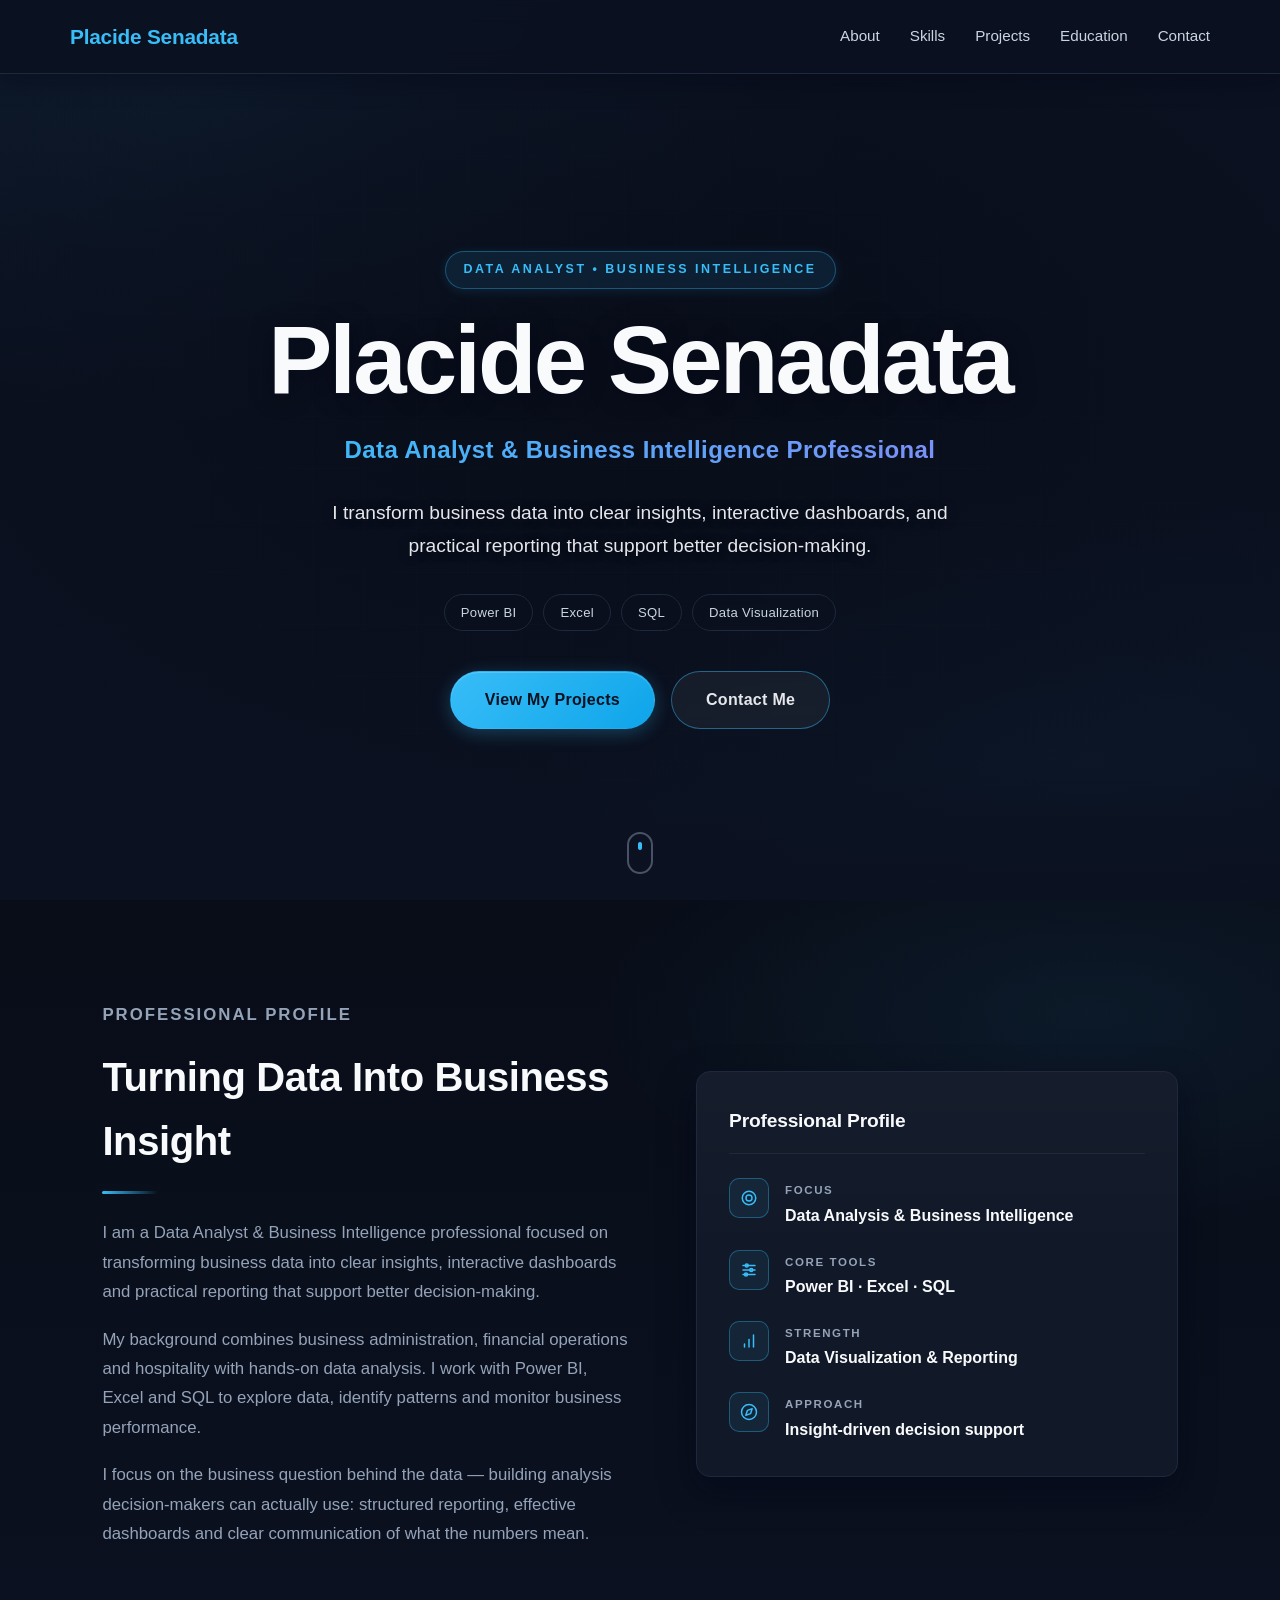
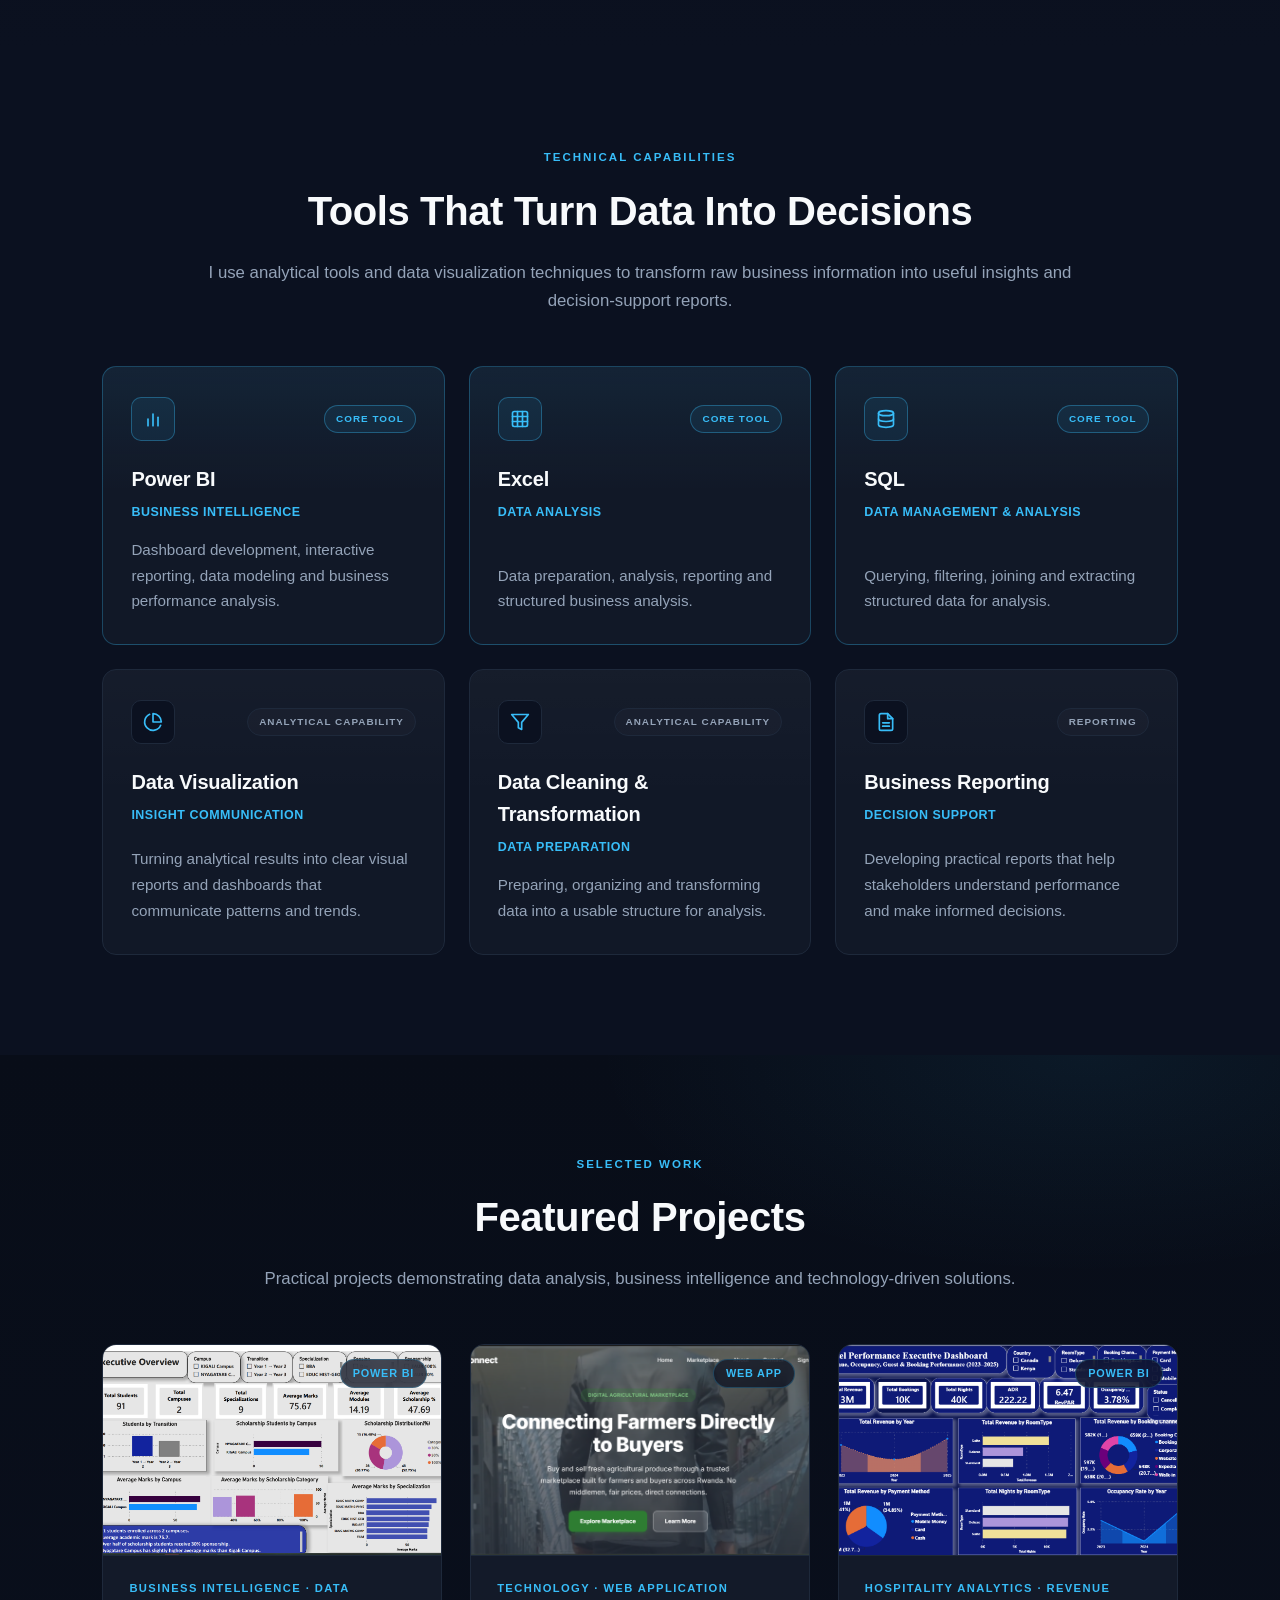
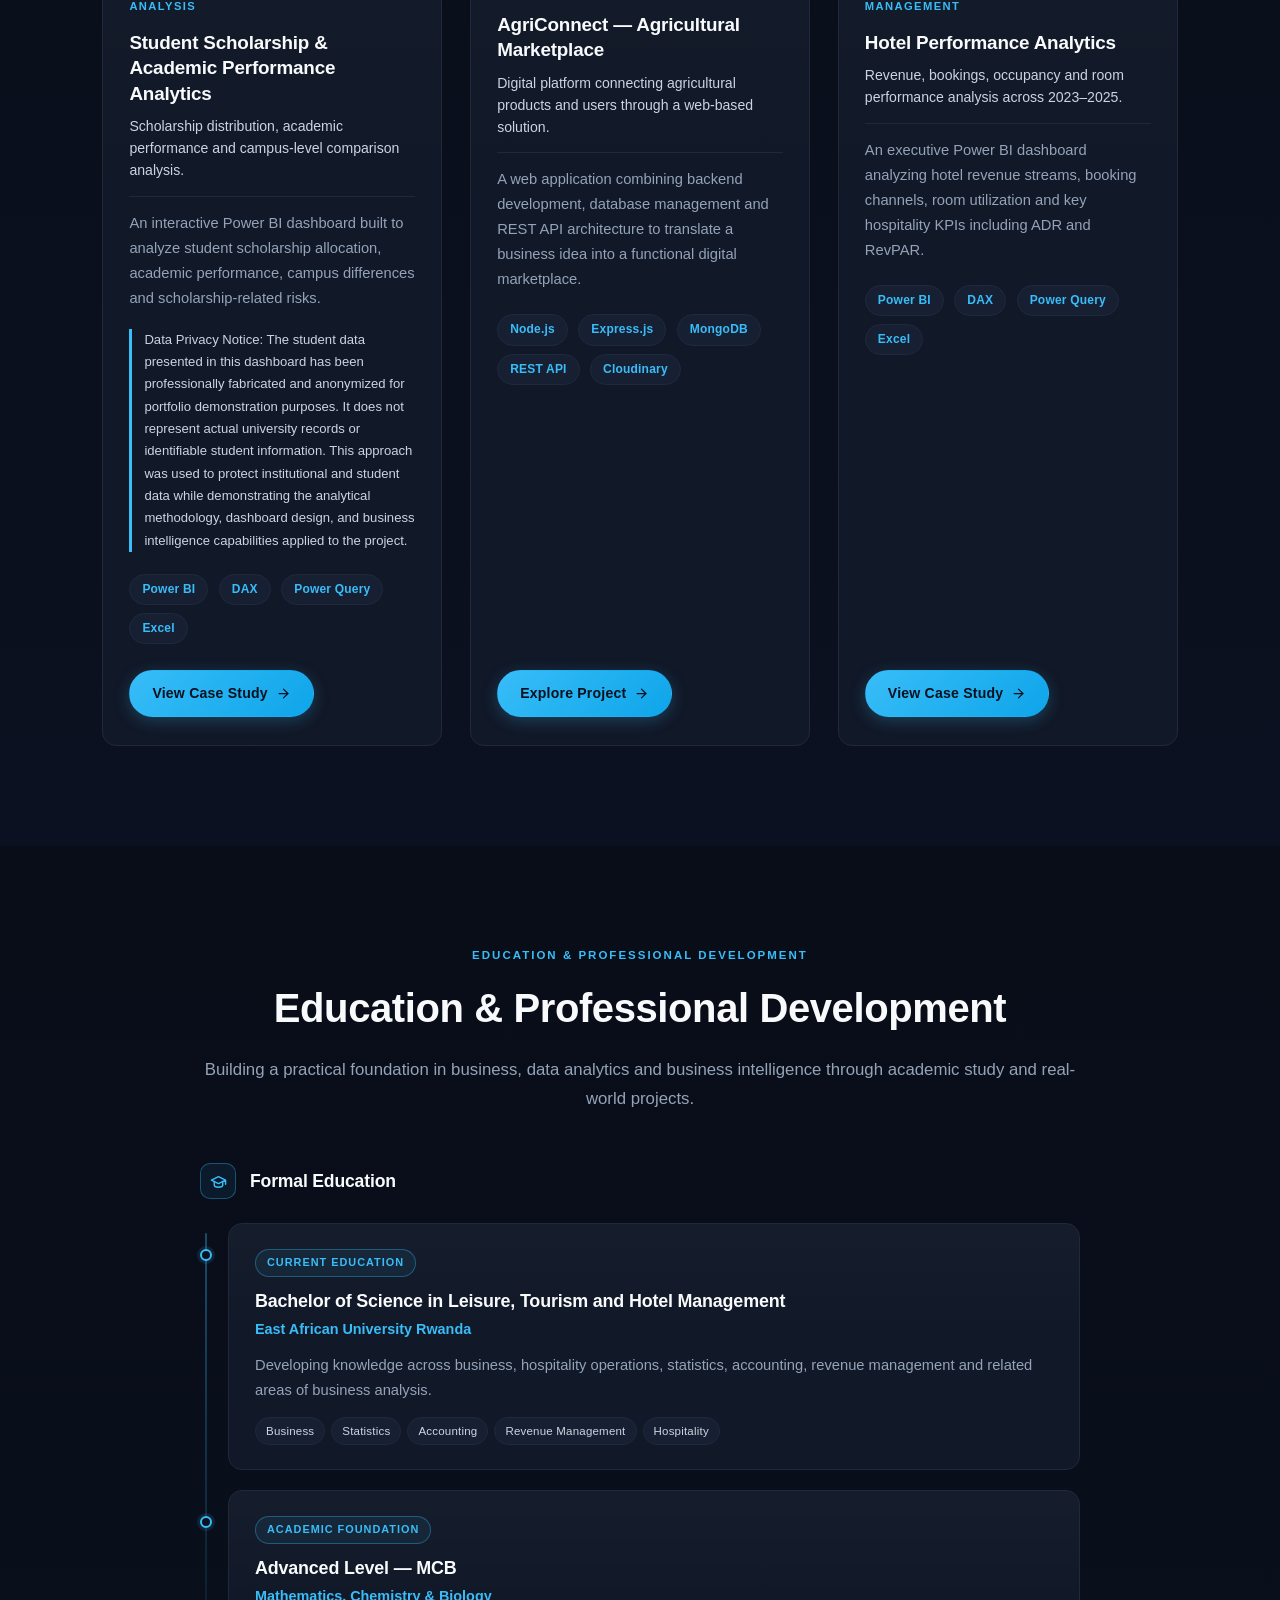
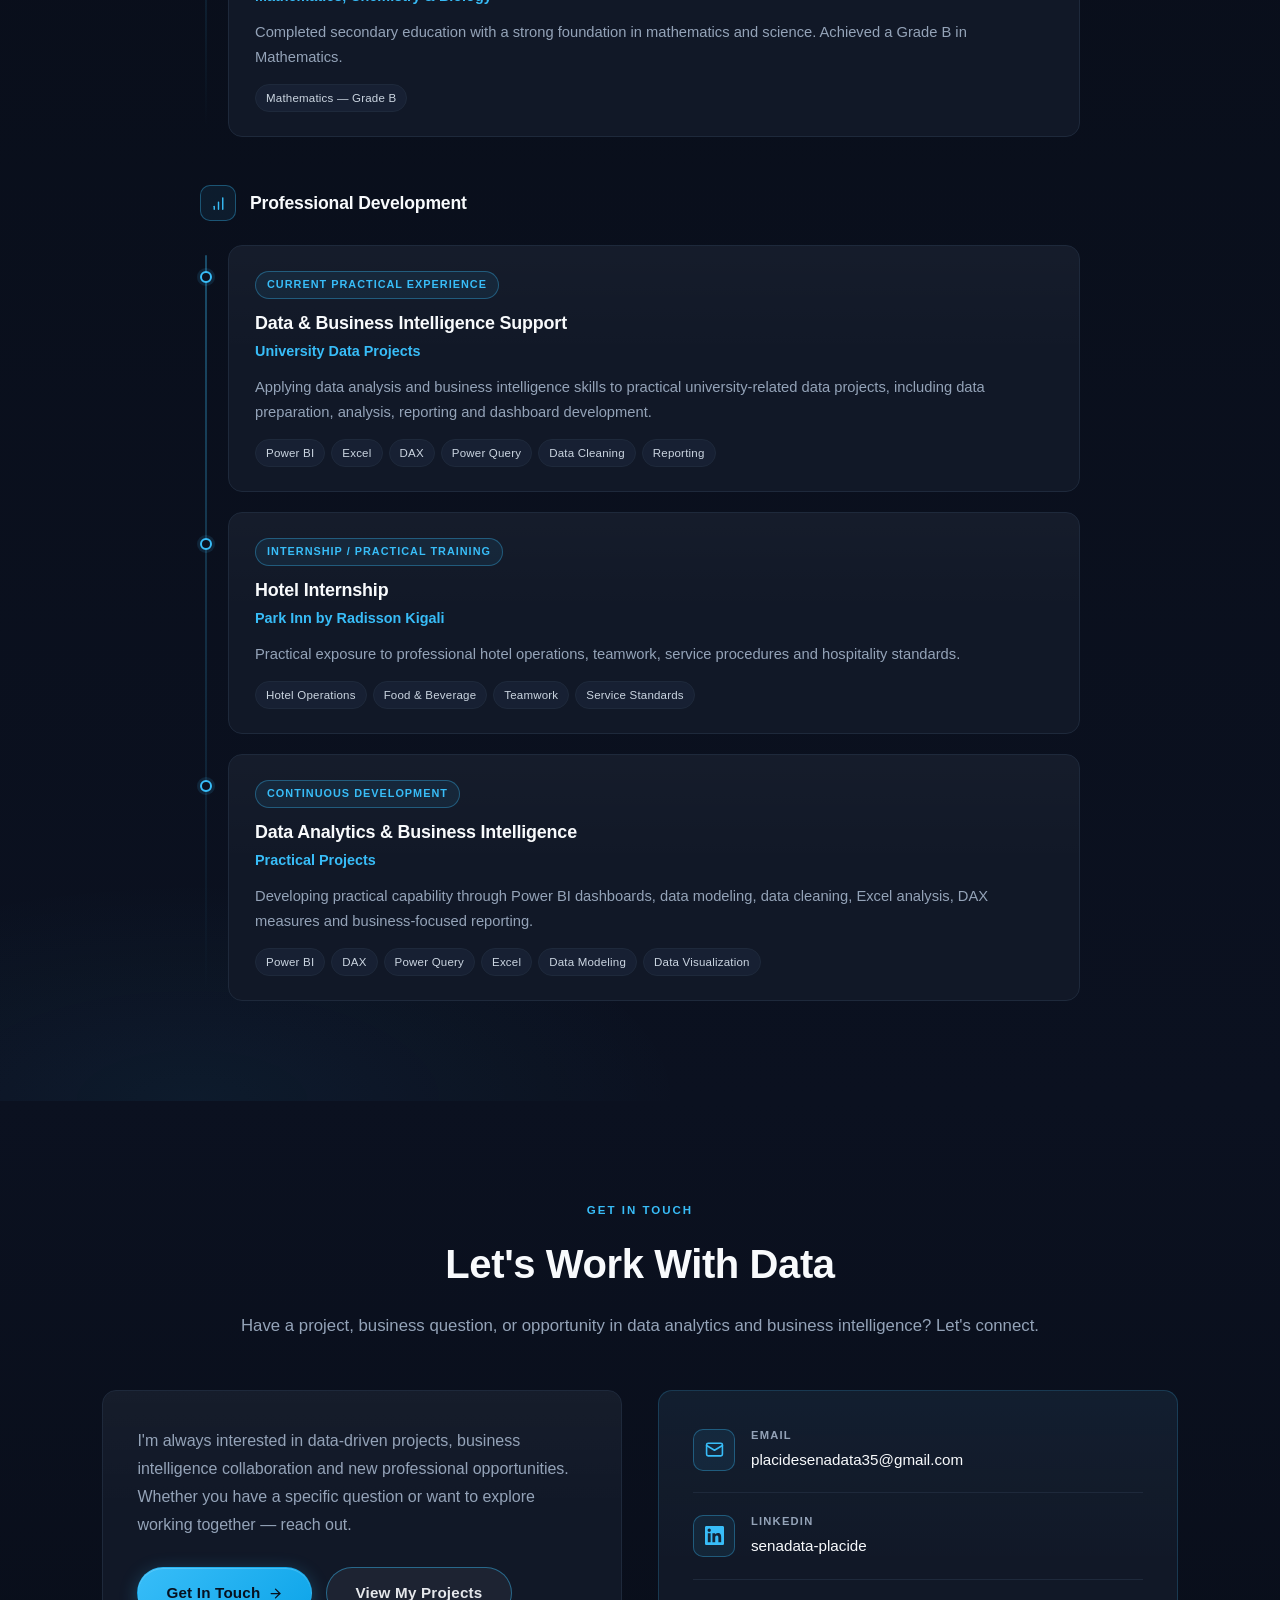
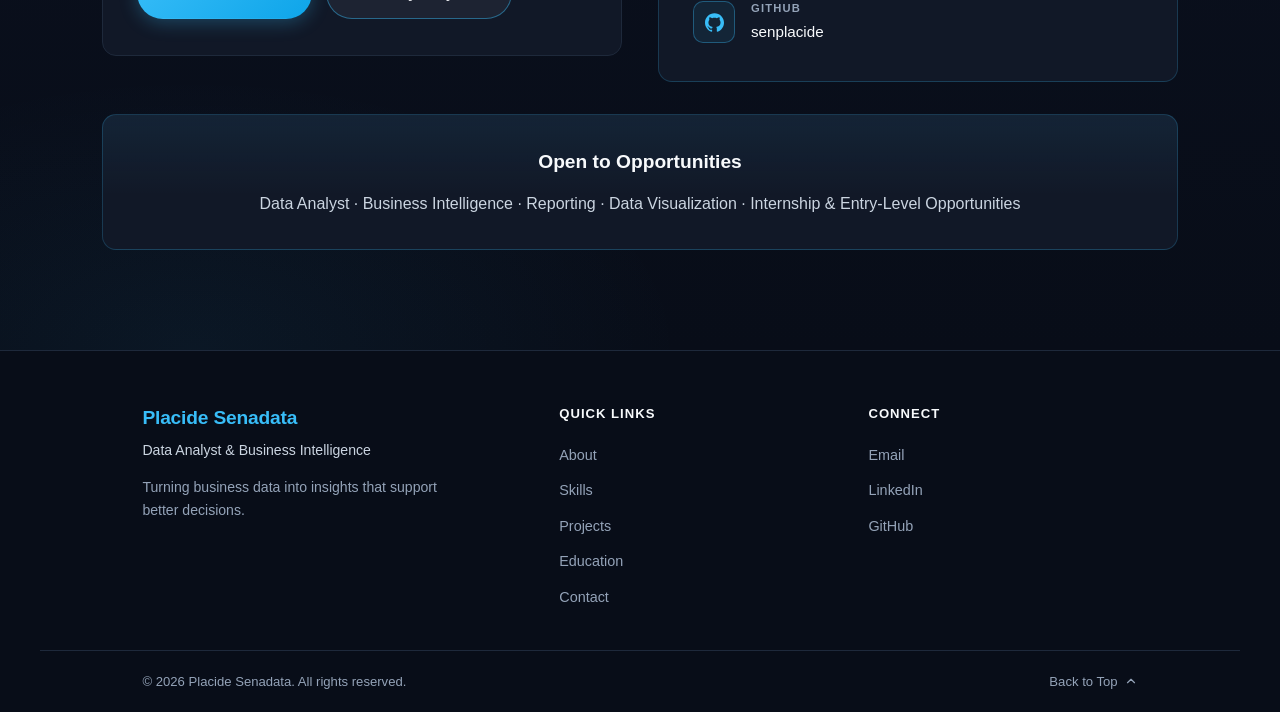
==== index.html @ 0e30fba8 "index.html" ====
<!DOCTYPE html>
<html lang="en">
<head>
    <meta charset="UTF-8">
    <meta name="viewport" content="width=device-width, initial-scale=1.0">

    <title>Placide Senadata | Data Analyst & Business Intelligence Professional</title>
    <meta name="description" content="Portfolio of Placide Senadata, a Data Analyst and Business Intelligence Professional specializing in Power BI, Excel, SQL, data visualization, business reporting, and dashboard development.">
    <meta name="author" content="Placide Senadata">
    <meta name="robots" content="index, follow">
    <link rel="canonical" href="https://senplacide.github.io/placide-portfolio/">
    <meta name="theme-color" content="#0b1120">

    <!-- Favicon -->
    <link rel="icon" type="image/svg+xml" href="assets/favicon.svg">
    <link rel="icon" type="image/png" sizes="32x32" href="assets/favicon-32x32.png">
    <link rel="apple-touch-icon" sizes="180x180" href="assets/apple-touch-icon.png">

    <!-- Open Graph -->
    <meta property="og:type" content="website">
    <meta property="og:title" content="Placide Senadata | Data Analyst & Business Intelligence Professional">
    <meta property="og:description" content="Portfolio of Placide Senadata, a Data Analyst and Business Intelligence Professional specializing in Power BI, Excel, SQL, data visualization, business reporting, and dashboard development.">
    <meta property="og:url" content="https://senplacide.github.io/placide-portfolio/">
    <meta property="og:site_name" content="Placide Senadata Portfolio">
    <meta property="og:image" content="https://senplacide.github.io/placide-portfolio/assets/og-image.png">
    <meta property="og:image:width" content="1200">
    <meta property="og:image:height" content="630">
    <meta property="og:image:alt" content="Placide Senadata - Data Analyst & Business Intelligence Professional">

    <!-- Twitter / X -->
    <meta name="twitter:card" content="summary_large_image">
    <meta name="twitter:title" content="Placide Senadata | Data Analyst & Business Intelligence Professional">
    <meta name="twitter:description" content="Portfolio of Placide Senadata, a Data Analyst and Business Intelligence Professional specializing in Power BI, Excel, SQL, data visualization, business reporting, and dashboard development.">
    <meta name="twitter:image" content="https://senplacide.github.io/placide-portfolio/assets/og-image.png">
    <meta name="twitter:image:alt" content="Placide Senadata - Data Analyst & Business Intelligence Professional">

    <link rel="stylesheet" href="style.css">
</head>

<body>

    <!-- Navigation -->
    <header>
        <nav aria-label="Primary">
            <a href="#home" class="logo">Placide Senadata</a>

            <button class="nav-toggle" aria-label="Toggle navigation" aria-expanded="false" aria-controls="nav-menu">
                <span></span>
                <span></span>
                <span></span>
            </button>

            <div class="nav-links" id="nav-menu">
                <a href="#about">About</a>
                <a href="#skills">Skills</a>
                <a href="#projects">Projects</a>
                <a href="#education">Education</a>
                <a href="#contact">Contact</a>
            </div>
        </nav>
    </header>


    <!-- Hero Section -->
    <main>

        <section id="home" class="hero">

            <div class="hero-video" aria-hidden="true">
                <video autoplay muted loop playsinline preload="metadata">
                    <source src="assets/images/data visual.mp4" type="video/mp4">
                </video>
            </div>

            <div class="hero-overlay" aria-hidden="true"></div>

            <div class="hero-content">

                <p class="intro">DATA ANALYST • BUSINESS INTELLIGENCE</p>

                <h1>Placide Senadata</h1>

                <h2>Data Analyst & Business Intelligence Professional</h2>

                <p class="hero-description">
                    I transform business data into clear insights, interactive dashboards,
                    and practical reporting that support better decision-making.
                </p>

                <div class="hero-tools">
                    <span>Power BI</span>
                    <span>Excel</span>
                    <span>SQL</span>
                    <span>Data Visualization</span>
                </div>

                <div class="hero-buttons">
                    <a href="#projects">View My Projects</a>
                    <a href="#contact">Contact Me</a>
                </div>

            </div>

            <div class="hero-scroll" aria-hidden="true"></div>

        </section>


        <!-- About -->
        <section id="about">

            <div class="about-grid">

                <!-- Left: heading & introduction -->

                <div class="about-intro">

                    <p class="section-label">PROFESSIONAL PROFILE</p>

                    <h2>Turning Data Into Business Insight</h2>

                    <p>
                        I am a Data Analyst &amp; Business Intelligence professional
                        focused on transforming business data into clear insights,
                        interactive dashboards and practical reporting that support
                        better decision-making.
                    </p>

                    <p>
                        My background combines business administration, financial
                        operations and hospitality with hands-on data analysis. I
                        work with Power BI, Excel and SQL to explore data, identify
                        patterns and monitor business performance.
                    </p>

                    <p>
                        I focus on the business question behind the data — building
                        analysis decision-makers can actually use: structured
                        reporting, effective dashboards and clear communication of
                        what the numbers mean.
                    </p>

                </div>

                <!-- Right: professional profile card -->

                <div class="about-profile">

                    <h3>Professional Profile</h3>

                    <ul class="profile-list">

                        <li>
                            <span class="profile-icon" aria-hidden="true">
                                <svg xmlns="http://www.w3.org/2000/svg" viewBox="0 0 24 24" fill="none" stroke="currentColor" stroke-width="2" stroke-linecap="round" stroke-linejoin="round">
                                    <circle cx="12" cy="12" r="9"/>
                                    <circle cx="12" cy="12" r="4"/>
                                </svg>
                            </span>
                            <span class="profile-text">
                                <span class="profile-label">Focus</span>
                                <span class="profile-value">Data Analysis &amp; Business Intelligence</span>
                            </span>
                        </li>

                        <li>
                            <span class="profile-icon" aria-hidden="true">
                                <svg xmlns="http://www.w3.org/2000/svg" viewBox="0 0 24 24" fill="none" stroke="currentColor" stroke-width="2" stroke-linecap="round" stroke-linejoin="round">
                                    <line x1="4" y1="6" x2="20" y2="6"/>
                                    <line x1="4" y1="12" x2="20" y2="12"/>
                                    <line x1="4" y1="18" x2="20" y2="18"/>
                                    <circle cx="9" cy="6" r="2"/>
                                    <circle cx="15" cy="12" r="2"/>
                                    <circle cx="8" cy="18" r="2"/>
                                </svg>
                            </span>
                            <span class="profile-text">
                                <span class="profile-label">Core Tools</span>
                                <span class="profile-value">Power BI · Excel · SQL</span>
                            </span>
                        </li>

                        <li>
                            <span class="profile-icon" aria-hidden="true">
                                <svg xmlns="http://www.w3.org/2000/svg" viewBox="0 0 24 24" fill="none" stroke="currentColor" stroke-width="2" stroke-linecap="round" stroke-linejoin="round">
                                    <line x1="6" y1="20" x2="6" y2="16"/>
                                    <line x1="12" y1="20" x2="12" y2="10"/>
                                    <line x1="18" y1="20" x2="18" y2="4"/>
                                </svg>
                            </span>
                            <span class="profile-text">
                                <span class="profile-label">Strength</span>
                                <span class="profile-value">Data Visualization &amp; Reporting</span>
                            </span>
                        </li>

                        <li>
                            <span class="profile-icon" aria-hidden="true">
                                <svg xmlns="http://www.w3.org/2000/svg" viewBox="0 0 24 24" fill="none" stroke="currentColor" stroke-width="2" stroke-linecap="round" stroke-linejoin="round">
                                    <circle cx="12" cy="12" r="10"/>
                                    <polygon points="16.24 7.76 14.12 14.12 7.76 16.24 9.88 9.88 16.24 7.76"/>
                                </svg>
                            </span>
                            <span class="profile-text">
                                <span class="profile-label">Approach</span>
                                <span class="profile-value">Insight-driven decision support</span>
                            </span>
                        </li>

                    </ul>

                </div>

            </div>

        </section>


        <!-- Skills -->
        <section id="skills">

            <div class="section-header">

                <p class="section-label">TECHNICAL CAPABILITIES</p>

                <h2>Tools That Turn Data Into Decisions</h2>

                <p class="section-description">
                    I use analytical tools and data visualization techniques to
                    transform raw business information into useful insights and
                    decision-support reports.
                </p>

            </div>

            <div class="skills-grid">

                <!-- Power BI -->

                <article class="skill-card skill-card-core">

                    <div class="skill-top">
                        <span class="skill-icon" aria-hidden="true">
                            <svg xmlns="http://www.w3.org/2000/svg" viewBox="0 0 24 24" width="20" height="20" fill="none" stroke="currentColor" stroke-width="2" stroke-linecap="round" stroke-linejoin="round">
                                <line x1="6" y1="20" x2="6" y2="12"/>
                                <line x1="12" y1="20" x2="12" y2="6"/>
                                <line x1="18" y1="20" x2="18" y2="10"/>
                            </svg>
                        </span>
                        <span class="skill-badge">Core Tool</span>
                    </div>

                    <h3>Power BI</h3>

                    <p class="skill-category">Business Intelligence</p>

                    <p class="skill-desc">
                        Dashboard development, interactive reporting, data
                        modeling and business performance analysis.
                    </p>

                </article>

                <!-- Excel -->

                <article class="skill-card skill-card-core">

                    <div class="skill-top">
                        <span class="skill-icon" aria-hidden="true">
                            <svg xmlns="http://www.w3.org/2000/svg" viewBox="0 0 24 24" width="20" height="20" fill="none" stroke="currentColor" stroke-width="2" stroke-linecap="round" stroke-linejoin="round">
                                <rect x="3" y="3" width="18" height="18" rx="2"/>
                                <line x1="3" y1="9" x2="21" y2="9"/>
                                <line x1="3" y1="15" x2="21" y2="15"/>
                                <line x1="9" y1="3" x2="9" y2="21"/>
                                <line x1="15" y1="3" x2="15" y2="21"/>
                            </svg>
                        </span>
                        <span class="skill-badge">Core Tool</span>
                    </div>

                    <h3>Excel</h3>

                    <p class="skill-category">Data Analysis</p>

                    <p class="skill-desc">
                        Data preparation, analysis, reporting and structured
                        business analysis.
                    </p>

                </article>

                <!-- SQL -->

                <article class="skill-card skill-card-core">

                    <div class="skill-top">
                        <span class="skill-icon" aria-hidden="true">
                            <svg xmlns="http://www.w3.org/2000/svg" viewBox="0 0 24 24" width="20" height="20" fill="none" stroke="currentColor" stroke-width="2" stroke-linecap="round" stroke-linejoin="round">
                                <ellipse cx="12" cy="5" rx="9" ry="3"/>
                                <path d="M21 12c0 1.66-4 3-9 3s-9-1.34-9-3"/>
                                <path d="M3 5v14c0 1.66 4 3 9 3s9-1.34 9-3V5"/>
                            </svg>
                        </span>
                        <span class="skill-badge">Core Tool</span>
                    </div>

                    <h3>SQL</h3>

                    <p class="skill-category">Data Management &amp; Analysis</p>

                    <p class="skill-desc">
                        Querying, filtering, joining and extracting structured
                        data for analysis.
                    </p>

                </article>

                <!-- Data Visualization -->

                <article class="skill-card">

                    <div class="skill-top">
                        <span class="skill-icon" aria-hidden="true">
                            <svg xmlns="http://www.w3.org/2000/svg" viewBox="0 0 24 24" width="20" height="20" fill="none" stroke="currentColor" stroke-width="2" stroke-linecap="round" stroke-linejoin="round">
                                <path d="M21.21 15.89A10 10 0 1 1 8 2.83"/>
                                <path d="M22 12A10 10 0 0 0 12 2v10z"/>
                            </svg>
                        </span>
                        <span class="skill-badge">Analytical Capability</span>
                    </div>

                    <h3>Data Visualization</h3>

                    <p class="skill-category">Insight Communication</p>

                    <p class="skill-desc">
                        Turning analytical results into clear visual reports and
                        dashboards that communicate patterns and trends.
                    </p>

                </article>

                <!-- Data Cleaning & Transformation -->

                <article class="skill-card">

                    <div class="skill-top">
                        <span class="skill-icon" aria-hidden="true">
                            <svg xmlns="http://www.w3.org/2000/svg" viewBox="0 0 24 24" width="20" height="20" fill="none" stroke="currentColor" stroke-width="2" stroke-linecap="round" stroke-linejoin="round">
                                <path d="M22 3H2l8 9.46V19l4 2v-8.54L22 3z"/>
                            </svg>
                        </span>
                        <span class="skill-badge">Analytical Capability</span>
                    </div>

                    <h3>Data Cleaning &amp; Transformation</h3>

                    <p class="skill-category">Data Preparation</p>

                    <p class="skill-desc">
                        Preparing, organizing and transforming data into a usable
                        structure for analysis.
                    </p>

                </article>

                <!-- Business Reporting -->

                <article class="skill-card">

                    <div class="skill-top">
                        <span class="skill-icon" aria-hidden="true">
                            <svg xmlns="http://www.w3.org/2000/svg" viewBox="0 0 24 24" width="20" height="20" fill="none" stroke="currentColor" stroke-width="2" stroke-linecap="round" stroke-linejoin="round">
                                <path d="M14 2H6a2 2 0 0 0-2 2v16a2 2 0 0 0 2 2h12a2 2 0 0 0 2-2V8z"/>
                                <line x1="16" y1="13" x2="8" y2="13"/>
                                <line x1="16" y1="17" x2="8" y2="17"/>
                                <polyline points="14 2 14 8 20 8"/>
                            </svg>
                        </span>
                        <span class="skill-badge">Reporting</span>
                    </div>

                    <h3>Business Reporting</h3>

                    <p class="skill-category">Decision Support</p>

                    <p class="skill-desc">
                        Developing practical reports that help stakeholders
                        understand performance and make informed decisions.
                    </p>

                </article>

            </div>

        </section>


        <!-- Projects -->
        <section id="projects">

            <div class="section-header">
                <p class="section-label">SELECTED WORK</p>
                <h2>Featured Projects</h2>
                <p class="section-description">
                    Practical projects demonstrating data analysis, business
                    intelligence and technology-driven solutions.
                </p>
            </div>

            <div class="projects-container">

                <!-- Scholarship Dashboard -->
                <article class="project-card">

                    <div class="project-image">
                        <img
                            src="assets/images/scholarship-dashboard.png"
                            alt="Interactive Power BI dashboard showing student scholarship distribution, academic performance charts and campus-level comparison metrics"
                            loading="lazy"
                        >
                        <span class="project-image-badge" aria-hidden="true">Power BI</span>
                    </div>

                    <div class="project-content">

                        <div class="project-meta">
                            <p class="project-category">Business Intelligence · Data Analysis</p>
                        </div>

                        <h3>Student Scholarship &amp; Academic Performance Analytics</h3>

                        <p class="project-context">
                            Scholarship distribution, academic performance
                            and campus-level comparison analysis.
                        </p>

                        <p class="project-desc">
                            An interactive Power BI dashboard built to
                            analyze student scholarship allocation, academic
                            performance, campus differences and
                            scholarship-related risks.
                        </p>

                        <p class="project-desc project-notice">
                            Data Privacy Notice: The student data presented in this
                            dashboard has been professionally fabricated and anonymized
                            for portfolio demonstration purposes. It does not represent
                            actual university records or identifiable student information.
                            This approach was used to protect institutional and student
                            data while demonstrating the analytical methodology, dashboard
                            design, and business intelligence capabilities applied to the
                            project.
                        </p>

                        <div class="project-tags">
                            <span>Power BI</span>
                            <span>DAX</span>
                            <span>Power Query</span>
                            <span>Excel</span>
                        </div>

                        <a href="projects/scholarship-dashboard.html" class="project-link" aria-label="View case study for Student Scholarship & Academic Performance Analytics">
                            View Case Study
                            <svg xmlns="http://www.w3.org/2000/svg" width="16" height="16" viewBox="0 0 24 24" fill="none" stroke="currentColor" stroke-width="2" stroke-linecap="round" stroke-linejoin="round" aria-hidden="true"><path d="M5 12h14"/><path d="m12 5 7 7-7 7"/></svg>
                        </a>

                    </div>

                </article>

                <!-- AgriConnect -->
                <article class="project-card">

                    <div class="project-image">
                        <img
                            src="assets/images/agriconnect.png"
                            alt="AgriConnect web application showing the agricultural marketplace interface with product listings and digital platform features"
                            loading="lazy"
                        >
                        <span class="project-image-badge" aria-hidden="true">Web App</span>
                    </div>

                    <div class="project-content">

                        <div class="project-meta">
                            <p class="project-category">Technology · Web Application</p>
                        </div>

                        <h3>AgriConnect — Agricultural Marketplace</h3>

                        <p class="project-context">
                            Digital platform connecting agricultural products
                            and users through a web-based solution.
                        </p>

                        <p class="project-desc">
                            A web application combining backend development,
                            database management and REST API architecture
                            to translate a business idea into a functional
                            digital marketplace.
                        </p>

                        <div class="project-tags">
                            <span>Node.js</span>
                            <span>Express.js</span>
                            <span>MongoDB</span>
                            <span>REST API</span>
                            <span>Cloudinary</span>
                        </div>

                        <a href="projects/agriconnect.html" class="project-link" aria-label="Explore the AgriConnect agricultural marketplace project">
                            Explore Project
                            <svg xmlns="http://www.w3.org/2000/svg" width="16" height="16" viewBox="0 0 24 24" fill="none" stroke="currentColor" stroke-width="2" stroke-linecap="round" stroke-linejoin="round" aria-hidden="true"><path d="M5 12h14"/><path d="m12 5 7 7-7 7"/></svg>
                        </a>

                    </div>

                </article>

                <!-- Hotel Analysis -->
                <article class="project-card">

                    <div class="project-image">
                        <img
                            src="assets/images/hotel-dashboard.png"
                            alt="Executive Power BI dashboard displaying hotel revenue, bookings, occupancy rates and key hospitality performance metrics from 2023 to 2025"
                            loading="lazy"
                        >
                        <span class="project-image-badge" aria-hidden="true">Power BI</span>
                    </div>

                    <div class="project-content">

                        <div class="project-meta">
                            <p class="project-category">Hospitality Analytics · Revenue Management</p>
                        </div>

                        <h3>Hotel Performance Analytics</h3>

                        <p class="project-context">
                            Revenue, bookings, occupancy and room performance
                            analysis across 2023–2025.
                        </p>

                        <p class="project-desc">
                            An executive Power BI dashboard analyzing hotel
                            revenue streams, booking channels, room
                            utilization and key hospitality KPIs including
                            ADR and RevPAR.
                        </p>

                        <div class="project-tags">
                            <span>Power BI</span>
                            <span>DAX</span>
                            <span>Power Query</span>
                            <span>Excel</span>
                        </div>

                        <a href="projects/hotel-analysis.html" class="project-link" aria-label="View case study for Hotel Performance Analytics">
                            View Case Study
                            <svg xmlns="http://www.w3.org/2000/svg" width="16" height="16" viewBox="0 0 24 24" fill="none" stroke="currentColor" stroke-width="2" stroke-linecap="round" stroke-linejoin="round" aria-hidden="true"><path d="M5 12h14"/><path d="m12 5 7 7-7 7"/></svg>
                        </a>

                    </div>

                </article>

            </div>

        </section>


        <section id="education" class="education-section">

            <div class="section-header">

                <p class="section-label">
                    EDUCATION & PROFESSIONAL DEVELOPMENT
                </p>

                <h2>
                    Education & Professional Development
                </h2>

                <p class="section-description">
                    Building a practical foundation in business, data analytics
                    and business intelligence through academic study and
                    real-world projects.
                </p>

            </div>

            <div class="education-groups">

                <!-- Formal Education Group -->

                <div class="education-group">

                    <div class="education-group-header">

                        <span class="education-group-icon" aria-hidden="true">
                            <svg xmlns="http://www.w3.org/2000/svg" viewBox="0 0 24 24" fill="none" stroke="currentColor" stroke-width="2" stroke-linecap="round" stroke-linejoin="round">
                                <path d="M22 10v6M2 10l10-5 10 5-10 5z"/>
                                <path d="M6 12v5c0 1.66 2.69 3 6 3s6-1.34 6-3v-5"/>
                            </svg>
                        </span>

                        <h3>Formal Education</h3>

                    </div>

                    <div class="education-timeline">

                        <!-- Bachelor's Degree -->

                        <div class="education-card">

                            <div class="education-card-marker" aria-hidden="true"></div>

                            <div class="education-card-body">

                                <span class="education-badge">Current Education</span>

                                <h4>Bachelor of Science in Leisure, Tourism and Hotel Management</h4>

                                <p class="education-institution">
                                    East African University Rwanda
                                </p>

                                <p class="education-desc">
                                    Developing knowledge across business, hospitality
                                    operations, statistics, accounting, revenue management
                                    and related areas of business analysis.
                                </p>

                                <div class="education-tags">
                                    <span>Business</span>
                                    <span>Statistics</span>
                                    <span>Accounting</span>
                                    <span>Revenue Management</span>
                                    <span>Hospitality</span>
                                </div>

                            </div>

                        </div>

                        <!-- A-Levels -->

                        <div class="education-card">

                            <div class="education-card-marker" aria-hidden="true"></div>

                            <div class="education-card-body">

                                <span class="education-badge">Academic Foundation</span>

                                <h4>Advanced Level — MCB</h4>

                                <p class="education-institution">
                                    Mathematics, Chemistry &amp; Biology
                                </p>

                                <p class="education-desc">
                                    Completed secondary education with a strong foundation
                                    in mathematics and science. Achieved a Grade B in
                                    Mathematics.
                                </p>

                                <div class="education-tags">
                                    <span>Mathematics — Grade B</span>
                                </div>

                            </div>

                        </div>

                    </div>

                </div>

                <!-- Professional Development Group -->

                <div class="education-group">

                    <div class="education-group-header">

                        <span class="education-group-icon" aria-hidden="true">
                            <svg xmlns="http://www.w3.org/2000/svg" viewBox="0 0 24 24" fill="none" stroke="currentColor" stroke-width="2" stroke-linecap="round" stroke-linejoin="round">
                                <line x1="6" y1="20" x2="6" y2="16"/>
                                <line x1="12" y1="20" x2="12" y2="10"/>
                                <line x1="18" y1="20" x2="18" y2="4"/>
                            </svg>
                        </span>

                        <h3>Professional Development</h3>

                    </div>

                    <div class="education-timeline">

                        <!-- Data & BI Support -->

                        <div class="education-card">

                            <div class="education-card-marker" aria-hidden="true"></div>

                            <div class="education-card-body">

                                <span class="education-badge">Current Practical Experience</span>

                                <h4>Data &amp; Business Intelligence Support</h4>

                                <p class="education-institution">
                                    University Data Projects
                                </p>

                                <p class="education-desc">
                                    Applying data analysis and business intelligence skills
                                    to practical university-related data projects,
                                    including data preparation, analysis, reporting and
                                    dashboard development.
                                </p>

                                <div class="education-tags">
                                    <span>Power BI</span>
                                    <span>Excel</span>
                                    <span>DAX</span>
                                    <span>Power Query</span>
                                    <span>Data Cleaning</span>
                                    <span>Reporting</span>
                                </div>

                            </div>

                        </div>

                        <!-- Hotel Internship -->

                        <div class="education-card">

                            <div class="education-card-marker" aria-hidden="true"></div>

                            <div class="education-card-body">

                                <span class="education-badge">Internship / Practical Training</span>

                                <h4>Hotel Internship</h4>

                                <p class="education-institution">
                                    Park Inn by Radisson Kigali
                                </p>

                                <p class="education-desc">
                                    Practical exposure to professional hotel operations,
                                    teamwork, service procedures and hospitality standards.
                                </p>

                                <div class="education-tags">
                                    <span>Hotel Operations</span>
                                    <span>Food &amp; Beverage</span>
                                    <span>Teamwork</span>
                                    <span>Service Standards</span>
                                </div>

                            </div>

                        </div>

                        <!-- Analytics Development -->

                        <div class="education-card">

                            <div class="education-card-marker" aria-hidden="true"></div>

                            <div class="education-card-body">

                                <span class="education-badge">Continuous Development</span>

                                <h4>Data Analytics &amp; Business Intelligence</h4>

                                <p class="education-institution">
                                    Practical Projects
                                </p>

                                <p class="education-desc">
                                    Developing practical capability through Power BI
                                    dashboards, data modeling, data cleaning, Excel
                                    analysis, DAX measures and business-focused reporting.
                                </p>

                                <div class="education-tags">
                                    <span>Power BI</span>
                                    <span>DAX</span>
                                    <span>Power Query</span>
                                    <span>Excel</span>
                                    <span>Data Modeling</span>
                                    <span>Data Visualization</span>
                                </div>

                            </div>

                        </div>

                    </div>

                </div>

            </div>

        </section>


        <section id="contact" class="contact-section">

            <div class="section-header">

                <p class="section-label">
                    GET IN TOUCH
                </p>

                <h2>
                    Let's Work With Data
                </h2>

                <p class="section-description">
                    Have a project, business question, or opportunity in data
                    analytics and business intelligence? Let's connect.
                </p>

            </div>

            <div class="contact-layout">

                <!-- Left: CTA -->

                <div class="contact-cta">

                    <p class="contact-cta-text">
                        I'm always interested in data-driven projects,
                        business intelligence collaboration and new
                        professional opportunities. Whether you have a
                        specific question or want to explore working
                        together — reach out.
                    </p>

                    <div class="contact-cta-buttons">

                        <a href="mailto:placidesenadata35@gmail.com" class="contact-btn-primary">
                            Get In Touch
                            <svg xmlns="http://www.w3.org/2000/svg" width="16" height="16" viewBox="0 0 24 24" fill="none" stroke="currentColor" stroke-width="2" stroke-linecap="round" stroke-linejoin="round" aria-hidden="true"><path d="M5 12h14"/><path d="m12 5 7 7-7 7"/></svg>
                        </a>

                        <a href="#projects" class="contact-btn-secondary">
                            View My Projects
                        </a>

                    </div>

                </div>

                <!-- Right: Contact Card -->

                <div class="contact-info">

                    <div class="contact-info-row">

                        <div class="contact-info-icon" aria-hidden="true">
                            <svg xmlns="http://www.w3.org/2000/svg" viewBox="0 0 24 24" fill="none" stroke="currentColor" stroke-width="2" stroke-linecap="round" stroke-linejoin="round">
                                <rect x="2" y="4" width="20" height="16" rx="2"/>
                                <path d="m22 7-10 6L2 7"/>
                            </svg>
                        </div>

                        <div class="contact-info-text">
                            <span class="contact-info-label">Email</span>
                            <a href="mailto:placidesenadata35@gmail.com" class="contact-info-value">
                                placidesenadata35@gmail.com
                            </a>
                        </div>

                    </div>

                    <div class="contact-info-row">

                        <div class="contact-info-icon" aria-hidden="true">
                            <svg xmlns="http://www.w3.org/2000/svg" viewBox="0 0 24 24" fill="currentColor">
                                <path d="M20.447 20.452h-3.554v-5.569c0-1.328-.027-3.037-1.852-3.037-1.853 0-2.136 1.445-2.136 2.939v5.667H9.351V9h3.414v1.561h.046c.477-.9 1.637-1.85 3.37-1.85 3.601 0 4.267 2.37 4.267 5.455v6.286zM5.337 7.433c-1.144 0-2.063-.926-2.063-2.065 0-1.138.92-2.063 2.063-2.063 1.14 0 2.064.925 2.064 2.063 0 1.139-.925 2.065-2.064 2.065zm1.782 13.019H3.555V9h3.564v11.452zM22.225 0H1.771C.792 0 0 .774 0 1.729v20.542C0 23.227.792 24 1.771 24h20.451C23.2 24 24 23.227 24 22.271V1.729C24 .774 23.2 0 22.222 0h.003z"/>
                            </svg>
                        </div>

                        <div class="contact-info-text">
                            <span class="contact-info-label">LinkedIn</span>
                            <a href="https://www.linkedin.com/in/senadata-placide-a4012640b" target="_blank" rel="noopener noreferrer" class="contact-info-value">
                                senadata-placide
                            </a>
                        </div>

                    </div>

                    <div class="contact-info-row">

                        <div class="contact-info-icon" aria-hidden="true">
                            <svg xmlns="http://www.w3.org/2000/svg" viewBox="0 0 24 24" fill="currentColor">
                                <path d="M12 .297c-6.63 0-12 5.373-12 12 0 5.303 3.438 9.8 8.205 11.385.6.113.82-.258.82-.577 0-.285-.01-1.04-.015-2.04-3.338.724-4.042-1.61-4.042-1.61C4.422 18.07 3.633 17.7 3.633 17.7c-1.087-.744.084-.729.084-.729 1.205.084 1.838 1.236 1.838 1.236 1.07 1.835 2.809 1.305 3.495.998.108-.776.417-1.305.76-1.605-2.665-.3-5.466-1.332-5.466-5.93 0-1.31.465-2.38 1.235-3.22-.135-.303-.54-1.523.105-3.176 0 0 1.005-.322 3.3 1.23.96-.267 1.98-.399 3-.405 1.02.006 2.04.138 3 .405 2.28-1.552 3.285-1.23 3.285-1.23.645 1.653.24 2.873.12 3.176.765.84 1.23 1.91 1.23 3.22 0 4.61-2.805 5.625-5.475 5.92.42.36.81 1.096.81 2.22 0 1.606-.015 2.896-.015 3.286 0 .315.21.69.825.57C20.565 22.092 24 17.592 24 12.297c0-6.627-5.373-12-12-12"/>
                            </svg>
                        </div>

                        <div class="contact-info-text">
                            <span class="contact-info-label">GitHub</span>
                            <a href="https://github.com/senplacide" target="_blank" rel="noopener noreferrer" class="contact-info-value">
                                senplacide
                            </a>
                        </div>

                    </div>

                </div>

            </div>

            <div class="contact-availability">

                <h3>
                    Open to Opportunities
                </h3>

                <p>
                    Data Analyst · Business Intelligence · Reporting ·
                    Data Visualization · Internship &amp; Entry-Level Opportunities
                </p>

            </div>

        </section>

    </main>


    <!-- Footer -->
    <footer class="site-footer">

        <div class="footer-main">

            <div class="footer-brand">

                <a href="#home" class="footer-logo">Placide Senadata</a>

                <p class="footer-role">Data Analyst &amp; Business Intelligence</p>

                <p class="footer-statement">
                    Turning business data into insights that support
                    better decisions.
                </p>

            </div>

            <div class="footer-nav">

                <h4>Quick Links</h4>

                <ul>
                    <li><a href="#about">About</a></li>
                    <li><a href="#skills">Skills</a></li>
                    <li><a href="#projects">Projects</a></li>
                    <li><a href="#education">Education</a></li>
                    <li><a href="#contact">Contact</a></li>
                </ul>

            </div>

            <div class="footer-connect">

                <h4>Connect</h4>

                <ul>
                    <li>
                        <a href="mailto:placidesenadata35@gmail.com">
                            Email
                        </a>
                    </li>
                    <li>
                        <a href="https://www.linkedin.com/in/senadata-placide-a4012640b" target="_blank" rel="noopener noreferrer">
                            LinkedIn
                        </a>
                    </li>
                    <li>
                        <a href="https://github.com/senplacide" target="_blank" rel="noopener noreferrer">
                            GitHub
                        </a>
                    </li>
                </ul>

            </div>

        </div>

        <div class="footer-bottom">

            <p class="footer-copyright">
                &copy; 2026 Placide Senadata. All rights reserved.
            </p>

            <a href="#home" class="footer-top" aria-label="Back to top">
                Back to Top
                <svg xmlns="http://www.w3.org/2000/svg" width="14" height="14" viewBox="0 0 24 24" fill="none" stroke="currentColor" stroke-width="2" stroke-linecap="round" stroke-linejoin="round" aria-hidden="true"><path d="m18 15-6-6-6 6"/></svg>
            </a>

        </div>

    </footer>


    <script src="script.js"></script>

</body>
</html>
---- style.css ----
/* =========================================
   DESIGN TOKENS
========================================= */

:root {
    /* Colors */
    --bg-primary: #0b1120;
    --bg-secondary: #080d18;
    --surface: #111827;
    --surface-tag: #172033;
    --border: #1e293b;

    --text-primary: #f8fafc;
    --text-secondary: #e5e7eb;
    --text-dim: #cbd5e1;
    --text-muted: #94a3b8;

    --accent: #38bdf8;
    --accent-hover: #0ea5e9;
    --accent-contrast: #07111f;
    --accent-soft: rgba(56, 189, 248, 0.08);
    --accent-border: rgba(56, 189, 248, 0.35);
    --grad-accent: linear-gradient(135deg, #38bdf8, #0ea5e9);

    /* Typography */
    --font-sans: -apple-system, BlinkMacSystemFont, "Segoe UI", Roboto,
                 "Helvetica Neue", Arial, sans-serif;

    /* Radius */
    --radius-sm: 6px;
    --radius-md: 10px;
    --radius-lg: 14px;
    --radius-pill: 999px;

    /* Shadows */
    --shadow-sm: 0 2px 10px rgba(2, 6, 23, 0.4);
    --shadow-md: 0 14px 34px rgba(2, 6, 23, 0.5);
    --shadow-lg: 0 24px 60px rgba(2, 6, 23, 0.65);
    --shadow-accent: 0 10px 26px rgba(56, 189, 248, 0.25);

    /* Layout */
    --container-max: 1200px;
    --section-padding: 100px;
    --section-padding-mobile: 80px;

    /* Motion */
    --transition: 0.3s ease;
    --transition-fast: 0.2s ease;
}


/* =========================================
   RESET & BASE
========================================= */

* {
    margin: 0;
    padding: 0;
    box-sizing: border-box;
}

html {
    scroll-behavior: smooth;
}

body {
    font-family: var(--font-sans);
    background: var(--bg-primary);
    color: var(--text-secondary);
    line-height: 1.6;
    -webkit-font-smoothing: antialiased;
    text-rendering: optimizeLegibility;
}

a {
    color: inherit;
    text-decoration: none;
}

img {
    max-width: 100%;
}

section {
    padding: var(--section-padding) 8%;
    scroll-margin-top: 80px;
}

::selection {
    background: rgba(56, 189, 248, 0.3);
}

:focus-visible {
    outline: 2px solid var(--accent);
    outline-offset: 3px;
}

@media (prefers-reduced-motion: reduce) {
    html {
        scroll-behavior: auto;
    }

    *,
    *::before,
    *::after {
        animation-duration: 0.01ms !important;
        animation-iteration-count: 1 !important;
        transition-duration: 0.01ms !important;
    }

    .hero-video {
        display: none;
    }
}


/* =========================================
   NAVIGATION
========================================= */

header {
    position: fixed;
    top: 0;
    left: 0;
    width: 100%;
    z-index: 1000;
    background: rgba(11, 17, 32, 0.85);
    -webkit-backdrop-filter: blur(12px);
    backdrop-filter: blur(12px);
    border-bottom: 1px solid var(--border);
    box-shadow: 0 8px 24px rgba(2, 6, 23, 0.35);
}

nav {
    max-width: var(--container-max);
    margin: 0 auto;
    padding: 20px 30px;

    display: flex;
    justify-content: space-between;
    align-items: center;
    gap: 20px;
}

.logo {
    font-size: 1.3rem;
    font-weight: 700;
    letter-spacing: -0.01em;
    color: var(--accent);
}

.nav-links {
    display: flex;
    gap: 30px;
}

.nav-links a {
    position: relative;
    padding: 4px 0;

    color: var(--text-dim);
    font-size: 0.95rem;
    font-weight: 500;

    transition: color var(--transition-fast);
}

.nav-links a::after {
    content: "";
    position: absolute;
    left: 0;
    bottom: -2px;
    width: 100%;
    height: 2px;
    background: var(--accent);
    border-radius: var(--radius-pill);
    transform: scaleX(0);
    transform-origin: left;
    transition: transform var(--transition);
}

.nav-links a:hover {
    color: var(--accent);
}

.nav-links a:hover::after {
    transform: scaleX(1);
}

/* Hamburger toggle - desktop hidden, shown on small screens */

.nav-toggle {
    display: none;
}


/* =========================================
   HERO
========================================= */

.hero {
    position: relative;
    min-height: 100vh;
    overflow: hidden;

    display: flex;
    align-items: center;
    justify-content: center;

    text-align: center;

    background:
        radial-gradient(1200px 600px at 15% 10%, rgba(56, 189, 248, 0.12), transparent 55%),
        radial-gradient(1000px 500px at 85% 85%, rgba(14, 165, 233, 0.1), transparent 55%),
        var(--bg-primary);
}

.hero-video {
    position: absolute;
    inset: 0;
    z-index: 0;
    overflow: hidden;
    pointer-events: none;
}

.hero-video video {
    width: 100%;
    height: 100%;
    object-fit: cover;
    display: block;
}

.hero-overlay {
    position: absolute;
    inset: 0;
    z-index: 2;
    pointer-events: none;
    background:
        radial-gradient(1100px 640px at 50% 42%, rgba(8, 12, 24, 0.82), transparent 72%),
        linear-gradient(180deg, rgba(11, 17, 32, 0.55), rgba(11, 17, 32, 0.7));
}

.hero::before {
    content: "";
    position: absolute;
    inset: 0;
    z-index: 1;
    background-image:
        linear-gradient(rgba(148, 163, 184, 0.05) 1px, transparent 1px),
        linear-gradient(90deg, rgba(148, 163, 184, 0.05) 1px, transparent 1px);
    background-size: 52px 52px;
    -webkit-mask-image: radial-gradient(ellipse at center, #000 25%, transparent 72%);
    mask-image: radial-gradient(ellipse at center, #000 25%, transparent 72%);
}

.hero::after {
    content: "";
    position: absolute;
    left: 0;
    right: 0;
    bottom: 0;
    height: 140px;
    z-index: 2;
    background: linear-gradient(to bottom, transparent, var(--bg-primary));
    pointer-events: none;
}

.hero-content {
    position: relative;
    z-index: 3;
    max-width: 900px;
    padding: 120px 16px 40px;
}

.hero-scroll {
    position: absolute;
    bottom: 26px;
    left: 50%;
    width: 26px;
    height: 42px;
    margin-left: -13px;
    z-index: 3;
    border: 2px solid rgba(148, 163, 184, 0.45);
    border-radius: 999px;
    pointer-events: none;
}

.hero-scroll::before {
    content: "";
    position: absolute;
    top: 8px;
    left: 50%;
    width: 4px;
    height: 8px;
    margin-left: -2px;
    border-radius: 2px;
    background: var(--accent);
    animation: hero-scroll-pulse 2.2s ease-in-out infinite;
}

@keyframes hero-scroll-pulse {
    0%   { transform: translateY(0); opacity: 1; }
    50%  { transform: translateY(10px); opacity: 0.3; }
    100% { transform: translateY(0); opacity: 1; }
}

.intro {
    display: inline-block;
    padding: 8px 18px;
    border-radius: var(--radius-pill);
    border: 1px solid var(--accent-border);
    background: rgba(56, 189, 248, 0.1);
    color: var(--accent);
    font-size: 0.78rem;
    font-weight: 600;
    letter-spacing: 2.5px;
    text-transform: uppercase;
    margin-bottom: 22px;
    -webkit-backdrop-filter: blur(6px);
    backdrop-filter: blur(6px);
    box-shadow: 0 2px 12px rgba(56, 189, 248, 0.12);
}

.hero h1 {
    font-size: clamp(3rem, 8vw, 6rem);
    line-height: 1.02;
    letter-spacing: -0.03em;
    margin-bottom: 22px;
    color: var(--text-primary);
    font-weight: 800;
    text-shadow: 0 2px 24px rgba(2, 6, 23, 0.45);
}

.hero h2 {
    font-size: clamp(1.2rem, 2.4vw, 1.5rem);
    font-weight: 600;
    letter-spacing: 0.4px;
    margin-bottom: 28px;
    background-image: linear-gradient(90deg, #38bdf8, #818cf8);
    -webkit-background-clip: text;
    background-clip: text;
    -webkit-text-fill-color: transparent;
    color: transparent;
}

@supports not ((-webkit-background-clip: text) or (background-clip: text)) {
    .hero h2 {
        color: var(--accent);
    }
}

.hero-description {
    font-size: 1.2rem;
    color: var(--text-secondary);
    line-height: 1.7;
    max-width: 680px;
    margin: 0 auto 32px;
    text-shadow: 0 1px 12px rgba(2, 6, 23, 0.4);
}

.hero-tools {
    display: flex;
    justify-content: center;
    flex-wrap: wrap;
    gap: 10px;
    margin-bottom: 40px;
}

.hero-tools span {
    padding: 7px 16px;
    border-radius: var(--radius-pill);
    border: 1px solid var(--border);
    background: rgba(11, 17, 32, 0.55);
    -webkit-backdrop-filter: blur(6px);
    backdrop-filter: blur(6px);
    color: var(--text-dim);
    font-size: 0.82rem;
    font-weight: 500;
    letter-spacing: 0.3px;
    transition:
        border-color var(--transition),
        color var(--transition),
        transform var(--transition);
}

.hero-tools span:hover {
    border-color: var(--accent-border);
    color: var(--accent);
    transform: translateY(-2px);
}

.hero-buttons {
    display: flex;
    justify-content: center;
    gap: 16px;
    flex-wrap: wrap;
}


/* =========================================
   BUTTONS
========================================= */

.hero-buttons a,
.back-projects a {
    display: inline-block;
    padding: 13px 28px;
    border-radius: var(--radius-pill);
    border: 1px solid var(--accent);
    font-size: 0.95rem;
    font-weight: 600;
    letter-spacing: 0.2px;
    transition:
        transform var(--transition),
        box-shadow var(--transition),
        background-color var(--transition),
        color var(--transition),
        border-color var(--transition);
}

.hero-buttons a:first-child {
    background: var(--grad-accent);
    border-color: transparent;
    color: var(--accent-contrast);
    box-shadow: 0 4px 18px rgba(56, 189, 248, 0.25);
}

.hero-buttons a:last-child {
    background: var(--accent-soft);
    border-color: var(--accent-border);
    color: var(--text-dim);
}

.hero-buttons a:hover,
.back-projects a:hover {
    transform: translateY(-3px);
}

.hero-buttons a:first-child:hover {
    box-shadow: 0 8px 28px rgba(56, 189, 248, 0.45);
}

.hero-buttons a:last-child:hover,
.back-projects a:hover {
    background: var(--grad-accent);
    border-color: transparent;
    color: var(--accent-contrast);
    box-shadow: var(--shadow-accent);
}

.back-projects a {
    color: var(--accent);
}


/* Hero CTA polish (scoped to hero only — .back-projects untouched) */

.hero-buttons a {
    padding: 15px 34px;
    font-size: 1rem;
    letter-spacing: 0.3px;
}

.hero-buttons a:first-child {
    box-shadow:
        0 4px 18px rgba(56, 189, 248, 0.28),
        inset 0 1px 0 rgba(255, 255, 255, 0.18);
}

.hero-buttons a:last-child {
    background: rgba(255, 255, 255, 0.05);
    border-color: rgba(56, 189, 248, 0.45);
    color: var(--text-secondary);
    -webkit-backdrop-filter: blur(6px);
    backdrop-filter: blur(6px);
}

.hero-buttons a:first-child:hover {
    box-shadow:
        0 10px 30px rgba(56, 189, 248, 0.45),
        inset 0 1px 0 rgba(255, 255, 255, 0.2);
}

.hero-buttons a:last-child:hover {
    background: var(--accent-soft);
    border-color: var(--accent);
    color: var(--accent);
}

.hero-buttons a:focus-visible {
    outline: 2px solid var(--accent);
    outline-offset: 3px;
}


/* =========================================
   SECTION HEADINGS
========================================= */

section h2 {
    text-align: center;
    font-size: clamp(1.75rem, 3.5vw, 2.5rem);
    letter-spacing: -0.01em;
    margin-bottom: 50px;
    color: var(--text-primary);
}

.section-header {
    text-align: center;
    max-width: 900px;
    margin: 0 auto 50px;
}

.section-header h2 {
    margin-bottom: 16px;
}

.section-label {
    color: var(--accent);
    font-size: 0.72rem;
    font-weight: 700;
    letter-spacing: 2px;
    text-transform: uppercase;
    margin-bottom: 12px;
}

.section-description {
    color: var(--text-muted);
    font-size: 1.05rem;
    line-height: 1.7;
}


/* =========================================
   ABOUT / PROFESSIONAL PROFILE
========================================= */

#about {
    background:
        radial-gradient(900px 400px at 85% 15%, rgba(56, 189, 248, 0.07), transparent 55%),
        linear-gradient(180deg, var(--bg-secondary) 0%, var(--bg-primary) 100%);
}

.about-grid {
    max-width: var(--container-max);
    margin: 0 auto;

    display: grid;
    grid-template-columns: 1.1fr 1fr;
    gap: 64px;
    align-items: center;
}

/* Left: heading & introduction */

.about-intro .section-label {
    margin-bottom: 16px;
}

.about-intro h2 {
    text-align: left;
    margin-bottom: 24px;
}

.about-intro h2::after {
    content: "";
    display: block;
    width: 56px;
    height: 3px;
    margin-top: 18px;
    border-radius: 3px;
    background: linear-gradient(90deg, var(--accent), transparent);
}

.about-intro > p {
    color: var(--text-muted);
    font-size: 1.05rem;
    line-height: 1.75;
    margin-bottom: 18px;
}

.about-intro > p:last-child {
    margin-bottom: 0;
}

/* Right: professional profile card */

.about-profile {
    background: linear-gradient(180deg, rgba(255, 255, 255, 0.02), transparent 45%), var(--surface);
    border: 1px solid var(--border);
    border-radius: var(--radius-lg);
    padding: 34px 32px;
    box-shadow: var(--shadow-md);

    transition:
        border-color var(--transition),
        box-shadow var(--transition);
}

.about-profile:hover {
    border-color: var(--accent-border);
    box-shadow: var(--shadow-lg);
}

.about-profile h3 {
    color: var(--text-primary);
    font-size: 1.2rem;
    letter-spacing: -0.01em;
    margin-bottom: 24px;
    padding-bottom: 16px;
    border-bottom: 1px solid var(--border);
}

.profile-list {
    list-style: none;
    display: flex;
    flex-direction: column;
    gap: 22px;
}

.profile-list li {
    display: flex;
    align-items: flex-start;
    gap: 16px;
}

.profile-icon {
    flex-shrink: 0;

    width: 40px;
    height: 40px;

    display: flex;
    align-items: center;
    justify-content: center;

    border-radius: var(--radius-md);
    border: 1px solid var(--accent-border);
    background: var(--accent-soft);

    color: var(--accent);
}

.profile-icon svg {
    width: 18px;
    height: 18px;
    display: block;
}

.profile-text {
    display: flex;
    flex-direction: column;
    gap: 4px;
    padding-top: 3px;
}

.profile-label {
    color: var(--text-muted);
    font-size: 0.72rem;
    font-weight: 700;
    letter-spacing: 1.6px;
    text-transform: uppercase;
}

.profile-value {
    color: var(--text-primary);
    font-size: 1rem;
    font-weight: 600;
    line-height: 1.5;
}


/* =========================================
   SKILLS / TECHNICAL CAPABILITIES
========================================= */

.skills-grid {
    max-width: var(--container-max);
    margin: 0 auto;

    display: grid;
    grid-template-columns: repeat(3, 1fr);
    gap: 24px;
}

.skill-card {
    display: flex;
    flex-direction: column;

    padding: 30px 28px;

    background: linear-gradient(180deg, rgba(255, 255, 255, 0.02), transparent 45%), var(--surface);
    border: 1px solid var(--border);
    border-radius: var(--radius-lg);

    transition:
        transform var(--transition),
        border-color var(--transition),
        box-shadow var(--transition);
}

.skill-card:hover {
    transform: translateY(-5px);
    border-color: var(--accent-border);
    box-shadow: var(--shadow-md);
}

/* Core tools (Power BI, Excel, SQL) receive stronger emphasis */

.skill-card-core {
    background: linear-gradient(180deg, rgba(56, 189, 248, 0.07), transparent 45%), var(--surface);
    border-color: rgba(56, 189, 248, 0.28);
}

.skill-card-core:hover {
    border-color: var(--accent);
    box-shadow: var(--shadow-accent);
}

.skill-top {
    display: flex;
    align-items: center;
    justify-content: space-between;
    gap: 16px;
    margin-bottom: 22px;
}

.skill-icon {
    flex-shrink: 0;

    width: 44px;
    height: 44px;

    display: flex;
    align-items: center;
    justify-content: center;

    border-radius: var(--radius-md);
    border: 1px solid var(--border);
    background: var(--bg-primary);

    color: var(--accent);
}

.skill-card-core .skill-icon {
    border-color: var(--accent-border);
    background: var(--accent-soft);
}

.skills-grid .skill-icon svg {
    width: 20px;
    height: 20px;
    max-width: 20px;
    max-height: 20px;
    display: block;
}

.skill-badge {
    white-space: nowrap;

    padding: 5px 11px;

    border: 1px solid var(--border);
    border-radius: var(--radius-pill);
    background: rgba(255, 255, 255, 0.02);

    color: var(--text-muted);
    font-size: 0.62rem;
    font-weight: 700;
    letter-spacing: 1px;
    text-transform: uppercase;
}

.skill-card-core .skill-badge {
    border-color: var(--accent-border);
    background: var(--accent-soft);
    color: var(--accent);
}

.skill-card h3 {
    color: var(--text-primary);
    font-size: 1.25rem;
    letter-spacing: -0.01em;
    margin-bottom: 8px;
}

.skill-category {
    color: var(--accent);
    font-size: 0.78rem;
    font-weight: 600;
    letter-spacing: 0.5px;
    text-transform: uppercase;
    margin-bottom: 14px;
}

.skill-desc {
    margin-top: auto;

    color: var(--text-muted);
    font-size: 0.95rem;
    line-height: 1.7;
}


/* =========================================
   PROJECTS
========================================= */

#projects {
    background:
        radial-gradient(900px 400px at 85% 0%, rgba(56, 189, 248, 0.07), transparent 55%),
        linear-gradient(180deg, var(--bg-secondary) 0%, var(--bg-primary) 100%);
}

.projects-container {
    max-width: var(--container-max);
    margin: 0 auto;

    display: grid;
    grid-template-columns: repeat(3, 1fr);
    gap: 28px;
}

/* --- Project Card --- */

.project-card {
    display: flex;
    flex-direction: column;
    overflow: hidden;

    background: linear-gradient(180deg, rgba(255, 255, 255, 0.02), transparent 45%), var(--surface);
    border: 1px solid var(--border);
    border-radius: var(--radius-lg);

    transition:
        transform var(--transition),
        border-color var(--transition),
        box-shadow var(--transition);
}

.project-card:hover {
    transform: translateY(-6px);
    border-color: var(--accent-border);
    box-shadow:
        0 16px 40px rgba(2, 6, 23, 0.6),
        0 0 0 1px rgba(56, 189, 248, 0.12),
        var(--shadow-accent);
}

.project-card:focus-within {
    border-color: var(--accent-border);
    box-shadow: var(--shadow-md);
}

/* --- Image --- */

.project-image {
    position: relative;
    width: 100%;
    aspect-ratio: 16 / 10;
    overflow: hidden;
    background: var(--bg-primary);
    border-bottom: 1px solid var(--border);
}

.project-image img {
    width: 100%;
    height: 100%;
    object-fit: cover;
    display: block;
    transition: transform 0.5s ease;
}

.project-card:hover .project-image img {
    transform: scale(1.05);
}

.project-image-badge {
    position: absolute;
    top: 14px;
    right: 14px;
    padding: 5px 12px;
    border-radius: var(--radius-pill);
    background: rgba(11, 17, 32, 0.75);
    -webkit-backdrop-filter: blur(8px);
    backdrop-filter: blur(8px);
    border: 1px solid rgba(56, 189, 248, 0.25);
    color: var(--accent);
    font-size: 0.68rem;
    font-weight: 700;
    letter-spacing: 0.8px;
    text-transform: uppercase;
    pointer-events: none;
}

/* --- Content --- */

.project-content {
    flex: 1;
    display: flex;
    flex-direction: column;
    padding: 24px 26px 28px;
}

.project-meta {
    margin-bottom: 14px;
}

.project-category {
    color: var(--accent);
    font-size: 0.7rem;
    font-weight: 700;
    letter-spacing: 1.4px;
    text-transform: uppercase;
}

.project-card h3 {
    color: var(--text-primary);
    font-size: 1.18rem;
    letter-spacing: -0.01em;
    line-height: 1.35;
    margin-bottom: 10px;
}

.project-context {
    color: var(--text-dim);
    font-size: 0.88rem;
    font-weight: 500;
    line-height: 1.55;
    margin-bottom: 14px;
    padding-bottom: 14px;
    border-bottom: 1px solid var(--border);
}

.project-desc {
    color: var(--text-muted);
    font-size: 0.92rem;
    line-height: 1.7;
    margin-bottom: 18px;
}

.project-notice {
    font-size: 0.82rem;
    color: var(--text-dim);
    border-left: 3px solid var(--accent);
    padding-left: 12px;
}

.project-tags {
    margin-bottom: 22px;
}

.project-tags span {
    display: inline-block;

    padding: 5px 12px;
    margin: 4px 6px 4px 0;

    border-radius: var(--radius-pill);
    border: 1px solid var(--border);

    background: var(--surface-tag);
    color: var(--accent);

    font-size: 0.75rem;
    font-weight: 600;
    letter-spacing: 0.2px;
}

/* --- CTA Link --- */

.project-link {
    display: inline-flex;
    align-items: center;
    justify-content: center;
    gap: 8px;
    margin-top: auto;
    align-self: flex-start;

    padding: 11px 22px;
    border-radius: var(--radius-pill);
    background: var(--grad-accent);
    border: 1px solid transparent;
    box-shadow: 0 4px 16px rgba(56, 189, 248, 0.25);

    color: var(--accent-contrast);
    font-size: 0.88rem;
    font-weight: 600;
    letter-spacing: 0.2px;
    text-decoration: none;

    transition:
        transform var(--transition),
        box-shadow var(--transition),
        background-color var(--transition),
        color var(--transition),
        border-color var(--transition);
}

.project-link svg {
    flex-shrink: 0;
    width: 15px;
    height: 15px;
    transition: transform var(--transition);
}

.project-link:hover {
    transform: translateY(-2px);
    box-shadow: 0 8px 28px rgba(56, 189, 248, 0.45);
}

.project-link:hover svg {
    transform: translateX(3px);
}

.project-link:focus-visible {
    outline: 2px solid var(--accent);
    outline-offset: 3px;
}


/* =========================================
   EDUCATION & PROFESSIONAL DEVELOPMENT
========================================= */

.education-section {
    background:
        radial-gradient(900px 400px at 15% 100%, rgba(56, 189, 248, 0.06), transparent 55%),
        linear-gradient(180deg, var(--bg-secondary) 0%, var(--bg-primary) 100%);
}

.education-groups {
    max-width: 880px;
    margin: 0 auto;
    display: flex;
    flex-direction: column;
    gap: 48px;
}

/* --- Group Header --- */

.education-group-header {
    display: flex;
    align-items: center;
    gap: 14px;
    margin-bottom: 24px;
}

.education-group-icon {
    flex-shrink: 0;
    width: 36px;
    height: 36px;
    display: flex;
    align-items: center;
    justify-content: center;
    border-radius: var(--radius-md);
    border: 1px solid var(--accent-border);
    background: var(--accent-soft);
    color: var(--accent);
}

.education-group-icon svg {
    width: 17px;
    height: 17px;
    display: block;
}

.education-group-header h3 {
    color: var(--text-primary);
    font-size: 1.1rem;
    letter-spacing: -0.01em;
}

/* --- Timeline --- */

.education-timeline {
    position: relative;
    padding-left: 28px;
}

.education-timeline::before {
    content: "";
    position: absolute;
    left: 5px;
    top: 10px;
    bottom: 10px;
    width: 2px;
    border-radius: 2px;
    background: linear-gradient(to bottom, var(--accent-border), rgba(56, 189, 248, 0.08) 80%, transparent);
}

/* --- Card --- */

.education-card {
    position: relative;
    margin-bottom: 20px;
}

.education-card:last-child {
    margin-bottom: 0;
}

.education-card-marker {
    position: absolute;
    left: -28px;
    top: 26px;
    width: 12px;
    height: 12px;
    border-radius: 50%;
    background: var(--bg-primary);
    border: 2px solid var(--accent);
    box-shadow: 0 0 0 3px rgba(56, 189, 248, 0.12);
    z-index: 1;
    transition:
        background-color var(--transition),
        box-shadow var(--transition);
}

.education-card:hover .education-card-marker {
    background: var(--accent);
    box-shadow:
        0 0 0 3px rgba(56, 189, 248, 0.2),
        0 0 12px rgba(56, 189, 248, 0.4);
}

.education-card-body {
    padding: 24px 26px;
    background: linear-gradient(180deg, rgba(255, 255, 255, 0.02), transparent 45%), var(--surface);
    border: 1px solid var(--border);
    border-radius: var(--radius-lg);
    transition:
        border-color var(--transition),
        box-shadow var(--transition);
}

.education-card:hover .education-card-body {
    border-color: var(--accent-border);
    box-shadow: var(--shadow-sm);
}

/* --- Badge --- */

.education-badge {
    display: inline-block;
    padding: 4px 11px;
    margin-bottom: 12px;
    border: 1px solid var(--accent-border);
    border-radius: var(--radius-pill);
    background: var(--accent-soft);
    color: var(--accent);
    font-size: 0.68rem;
    font-weight: 600;
    letter-spacing: 1px;
    text-transform: uppercase;
}

/* --- Title & Institution --- */

.education-card h4 {
    color: var(--text-primary);
    font-size: 1.12rem;
    letter-spacing: -0.01em;
    line-height: 1.4;
    margin-bottom: 4px;
}

.education-institution {
    color: var(--accent);
    font-size: 0.9rem;
    font-weight: 600;
    margin-bottom: 12px;
}

.education-desc {
    color: var(--text-muted);
    font-size: 0.92rem;
    line-height: 1.7;
    margin-bottom: 14px;
}

.education-desc:last-child {
    margin-bottom: 0;
}

/* --- Tags --- */

.education-tags {
    display: flex;
    flex-wrap: wrap;
    gap: 6px;
}

.education-tags span {
    display: inline-block;
    padding: 4px 10px;
    border-radius: var(--radius-pill);
    border: 1px solid var(--border);
    background: var(--surface-tag);
    color: var(--text-dim);
    font-size: 0.72rem;
    font-weight: 500;
    letter-spacing: 0.2px;
}


/* =========================================
   CONTACT
========================================= */

.contact-section {
    background:
        radial-gradient(900px 500px at 15% 100%, rgba(56, 189, 248, 0.06), transparent 55%),
        linear-gradient(180deg, var(--bg-primary), var(--bg-secondary));
}

/* --- Two-Column Layout --- */

.contact-layout {
    display: grid;
    grid-template-columns: 1fr 1fr;
    gap: 36px;
    max-width: var(--container-max);
    margin: 0 auto;
    align-items: start;
}

/* --- Left: CTA --- */

.contact-cta {
    padding: 36px 34px;
    background: linear-gradient(180deg, rgba(255, 255, 255, 0.02), transparent 45%), var(--surface);
    border: 1px solid var(--border);
    border-radius: var(--radius-lg);
    display: flex;
    flex-direction: column;
    gap: 28px;
}

.contact-cta-text {
    color: var(--text-muted);
    font-size: 1rem;
    line-height: 1.75;
}

.contact-cta-buttons {
    display: flex;
    flex-wrap: wrap;
    gap: 14px;
}

.contact-btn-primary {
    display: inline-flex;
    align-items: center;
    gap: 8px;
    padding: 13px 28px;
    border-radius: var(--radius-pill);
    background: var(--grad-accent);
    border: 1px solid transparent;
    box-shadow: 0 4px 18px rgba(56, 189, 248, 0.28),
                inset 0 1px 0 rgba(255, 255, 255, 0.18);

    color: var(--accent-contrast);
    font-size: 0.95rem;
    font-weight: 600;
    letter-spacing: 0.2px;
    text-decoration: none;

    transition:
        transform var(--transition),
        box-shadow var(--transition);
}

.contact-btn-primary svg {
    flex-shrink: 0;
    width: 15px;
    height: 15px;
    transition: transform var(--transition);
}

.contact-btn-primary:hover {
    transform: translateY(-2px);
    box-shadow: 0 8px 28px rgba(56, 189, 248, 0.45),
                inset 0 1px 0 rgba(255, 255, 255, 0.2);
}

.contact-btn-primary:hover svg {
    transform: translateX(3px);
}

.contact-btn-primary:focus-visible {
    outline: 2px solid var(--accent);
    outline-offset: 3px;
}

.contact-btn-secondary {
    display: inline-flex;
    align-items: center;
    padding: 13px 28px;
    border-radius: var(--radius-pill);
    background: rgba(255, 255, 255, 0.05);
    border: 1px solid rgba(56, 189, 248, 0.45);

    color: var(--text-secondary);
    font-size: 0.95rem;
    font-weight: 600;
    letter-spacing: 0.2px;
    text-decoration: none;

    transition:
        transform var(--transition),
        box-shadow var(--transition),
        background-color var(--transition),
        color var(--transition),
        border-color var(--transition);
}

.contact-btn-secondary:hover {
    transform: translateY(-2px);
    background: var(--accent-soft);
    border-color: var(--accent);
    color: var(--accent);
}

.contact-btn-secondary:focus-visible {
    outline: 2px solid var(--accent);
    outline-offset: 3px;
}

/* --- Right: Contact Info Card --- */

.contact-info {
    padding: 36px 34px;
    background: linear-gradient(180deg, rgba(56, 189, 248, 0.04), transparent 60%), var(--surface);
    border: 1px solid rgba(56, 189, 248, 0.2);
    border-radius: var(--radius-lg);
    display: flex;
    flex-direction: column;
    gap: 0;
}

.contact-info-row {
    display: flex;
    align-items: center;
    gap: 16px;
    padding: 20px 0;
    border-bottom: 1px solid var(--border);
}

.contact-info-row:first-child {
    padding-top: 0;
}

.contact-info-row:last-child {
    border-bottom: none;
    padding-bottom: 0;
}

.contact-info-icon {
    flex-shrink: 0;
    width: 42px;
    height: 42px;
    display: flex;
    align-items: center;
    justify-content: center;
    border-radius: var(--radius-md);
    border: 1px solid var(--accent-border);
    background: var(--accent-soft);
    color: var(--accent);
}

.contact-info-icon svg {
    width: 19px;
    height: 19px;
    display: block;
}

.contact-info-text {
    display: flex;
    flex-direction: column;
    gap: 3px;
    min-width: 0;
}

.contact-info-label {
    color: var(--text-muted);
    font-size: 0.7rem;
    font-weight: 700;
    letter-spacing: 1.2px;
    text-transform: uppercase;
}

.contact-info-value {
    color: var(--text-primary);
    font-size: 0.95rem;
    font-weight: 500;
    text-decoration: none;
    transition: color var(--transition-fast);
    word-break: break-all;
}

a.contact-info-value:hover {
    color: var(--accent);
}

a.contact-info-value:focus-visible {
    outline: 2px solid var(--accent);
    outline-offset: 3px;
    border-radius: 2px;
}

/* --- Availability Banner --- */

.contact-availability {
    max-width: var(--container-max);
    margin: 32px auto 0;
    padding: 32px 40px;
    text-align: center;

    background: linear-gradient(180deg, rgba(56, 189, 248, 0.07), transparent 60%), var(--surface);
    border: 1px solid rgba(56, 189, 248, 0.2);
    border-radius: var(--radius-lg);
}

.contact-availability h3 {
    color: var(--text-primary);
    font-size: 1.2rem;
    margin-bottom: 12px;
}

.contact-availability p {
    margin: 0;
    color: var(--text-dim);
    line-height: 1.7;
}


/* =========================================
   FOOTER
========================================= */

.site-footer {
    background: var(--bg-secondary);
    border-top: 1px solid var(--border);
}

.footer-main {
    display: grid;
    grid-template-columns: 1.4fr 1fr 1fr;
    gap: 40px;
    max-width: var(--container-max);
    margin: 0 auto;
    padding: 52px 8% 40px;
}

/* --- Brand Column --- */

.footer-logo {
    display: inline-block;
    color: var(--accent);
    font-size: 1.2rem;
    font-weight: 700;
    letter-spacing: -0.01em;
    text-decoration: none;
    margin-bottom: 6px;
    transition: color var(--transition-fast);
}

.footer-logo:hover {
    color: var(--accent-hover);
}

.footer-role {
    color: var(--text-dim);
    font-size: 0.88rem;
    font-weight: 500;
    margin-bottom: 14px;
}

.footer-statement {
    color: var(--text-muted);
    font-size: 0.88rem;
    line-height: 1.65;
    max-width: 320px;
}

/* --- Navigation & Connect Columns --- */

.footer-nav h4,
.footer-connect h4 {
    color: var(--text-primary);
    font-size: 0.82rem;
    font-weight: 700;
    letter-spacing: 1px;
    text-transform: uppercase;
    margin-bottom: 18px;
}

.footer-nav ul,
.footer-connect ul {
    list-style: none;
    display: flex;
    flex-direction: column;
    gap: 10px;
}

.footer-nav a,
.footer-connect a {
    color: var(--text-muted);
    font-size: 0.9rem;
    font-weight: 400;
    text-decoration: none;
    transition: color var(--transition-fast);
}

.footer-nav a:hover,
.footer-connect a:hover {
    color: var(--accent);
}

.footer-nav a:focus-visible,
.footer-connect a:focus-visible {
    outline: 2px solid var(--accent);
    outline-offset: 3px;
    border-radius: 2px;
}

/* --- Divider & Bottom Bar --- */

.footer-bottom {
    display: flex;
    align-items: center;
    justify-content: space-between;
    max-width: var(--container-max);
    margin: 0 auto;
    padding: 20px 8%;
    border-top: 1px solid var(--border);
}

.footer-copyright {
    color: var(--text-muted);
    font-size: 0.82rem;
}

.footer-top {
    display: inline-flex;
    align-items: center;
    gap: 6px;
    color: var(--text-muted);
    font-size: 0.82rem;
    font-weight: 500;
    text-decoration: none;
    transition: color var(--transition-fast);
}

.footer-top svg {
    transition: transform var(--transition);
}

.footer-top:hover {
    color: var(--accent);
}

.footer-top:hover svg {
    transform: translateY(-2px);
}

.footer-top:focus-visible {
    outline: 2px solid var(--accent);
    outline-offset: 3px;
    border-radius: 2px;
}


/* =========================================
   PROJECT CASE STUDY
========================================= */

.project-hero {
    position: relative;
    min-height: 70vh;

    display: flex;
    flex-direction: column;
    justify-content: center;

    max-width: 1000px;
    margin: 0 auto;

    text-align: center;

    background:
        radial-gradient(700px 400px at 50% 20%, rgba(56, 189, 248, 0.08), transparent 60%);
}

.project-hero h1 {
    font-size: clamp(2.4rem, 6vw, 4.5rem);
    line-height: 1.1;
    letter-spacing: -0.02em;
    margin: 20px 0;
    color: var(--text-primary);
}

.project-hero > p:last-child {
    max-width: 800px;
    margin: 0 auto;

    color: var(--text-muted);
    font-size: 1.15rem;
    line-height: 1.7;
}

.project-type {
    color: var(--accent);
    font-size: 0.72rem;
    font-weight: 700;
    letter-spacing: 1.5px;
    text-transform: uppercase;
}

.project-hero .project-type {
    margin-bottom: 16px;
}


/* Dashboard image */

.case-study-dashboard img {
    display: block;

    width: 90%;
    max-width: 1200px;

    margin: 0 auto;

    border-radius: var(--radius-lg);

    border: 1px solid var(--border);

    box-shadow:
        0 30px 80px rgba(2, 6, 23, 0.7),
        0 0 0 1px rgba(56, 189, 248, 0.04);
}


/* Case study content */

.case-study {
    max-width: 1100px;
    margin: 0 auto;
}

.case-study-grid {
    display: grid;
    grid-template-columns: 2fr 1fr;
    gap: 50px;
    margin-bottom: 80px;
}

.case-study h2 {
    text-align: left;
    margin-bottom: 18px;
}

.case-study p {
    color: var(--text-muted);
    line-height: 1.7;
}

.project-details {
    background: linear-gradient(180deg, rgba(255, 255, 255, 0.02), transparent 45%), var(--surface);
    padding: 30px;
    border-radius: var(--radius-lg);
    border: 1px solid var(--border);
    align-self: start;
}

.project-details h3 {
    color: var(--accent);
    font-size: 1rem;
    margin-bottom: 18px;
}

.project-details h3 + h3 {
    margin-top: 26px;
    padding-top: 24px;
    border-top: 1px solid var(--border);
}

.project-details p {
    margin-bottom: 8px;
}


/* Sections */

.case-study-section {
    margin-bottom: 70px;
}

.case-study-section h2 {
    font-size: clamp(1.5rem, 3vw, 2rem);
}


/* Findings */

.findings-grid {
    display: grid;
    grid-template-columns: repeat(2, 1fr);
    gap: 24px;
}

.finding {
    background: linear-gradient(180deg, rgba(255, 255, 255, 0.02), transparent 45%), var(--surface);
    padding: 25px;
    border-radius: var(--radius-md);
    border: 1px solid var(--border);

    transition:
        transform var(--transition),
        border-color var(--transition),
        box-shadow var(--transition);
}

.finding:hover {
    transform: translateY(-3px);
    border-color: var(--accent-border);
    box-shadow: var(--shadow-sm);
}

.finding h3 {
    color: var(--accent);
    font-size: 1rem;
    margin-bottom: 10px;
}

.finding p {
    line-height: 1.7;
}


/* Back button */

.back-projects {
    text-align: center;
    margin-top: 50px;
}


/* =========================================
   RESPONSIVE
========================================= */

@media (max-width: 900px) {

    .about-grid {
        grid-template-columns: 1fr;
        gap: 48px;
    }

    .projects-container {
        grid-template-columns: 1fr 1fr;
        gap: 22px;
    }

    .skills-grid {
        grid-template-columns: 1fr 1fr;
    }

    .contact-layout {
        grid-template-columns: 1fr 1fr;
    }

    .footer-main {
        grid-template-columns: 1fr 1fr;
        gap: 32px;
        padding: 44px 6% 36px;
    }

    .footer-brand {
        grid-column: 1 / -1;
    }

}

@media (max-width: 700px) {

    .case-study-grid {
        grid-template-columns: 1fr;
    }

    .findings-grid {
        grid-template-columns: 1fr;
    }

    .case-study-dashboard img {
        width: 94%;
    }

}

@media (max-width: 650px) {

    section {
        padding: var(--section-padding-mobile) 6%;
    }

    /* Hero */

    .hero-video {
        display: none;
    }

    /* Mobile navigation */

    header {
        background: rgba(11, 17, 32, 0.92);
    }

    nav {
        flex-wrap: wrap;
        justify-content: space-between;
        gap: 10px 16px;
        padding: 14px 20px;
    }

    .nav-toggle {
        display: inline-flex;
        flex-direction: column;
        justify-content: center;
        gap: 5px;

        width: 42px;
        height: 42px;
        padding: 10px;

        background: transparent;
        border: 1px solid var(--border);
        border-radius: var(--radius-md);
        cursor: pointer;

        transition: border-color var(--transition-fast);
    }

    .nav-toggle:hover {
        border-color: var(--accent-border);
    }

    .nav-toggle span {
        display: block;
        width: 100%;
        height: 2px;
        border-radius: 2px;
        background: var(--text-dim);
        transition:
            transform var(--transition),
            opacity var(--transition),
            background-color var(--transition);
    }

    .nav-toggle[aria-expanded="true"] span {
        background: var(--accent);
    }

    .nav-toggle[aria-expanded="true"] span:nth-child(1) {
        transform: translateY(7px) rotate(45deg);
    }

    .nav-toggle[aria-expanded="true"] span:nth-child(2) {
        opacity: 0;
    }

    .nav-toggle[aria-expanded="true"] span:nth-child(3) {
        transform: translateY(-7px) rotate(-45deg);
    }

    .nav-links {
        flex-basis: 100%;
        display: none;
        flex-direction: column;
        gap: 2px;
        padding-top: 10px;
        border-top: 1px solid var(--border);
    }

    .nav-links.open {
        display: flex;
    }

    .nav-links a {
        display: block;
        padding: 12px 14px;
        border-radius: var(--radius-md);
        font-size: 0.95rem;
    }

    .nav-links a::after {
        display: none;
    }

    .nav-links a:hover {
        color: var(--accent);
        background: var(--accent-soft);
    }

    /* Hero */

    .hero-content {
        padding-top: 110px;
    }

    .hero h1 {
        font-size: clamp(2.5rem, 12vw, 3rem);
    }

    .hero h2 {
        font-size: 1.1rem;
    }

    .hero-description {
        font-size: 1.05rem;
    }

    .hero-scroll {
        display: none;
    }

    .hero-tools span {
        padding: 6px 13px;
        font-size: 0.78rem;
    }

    .hero-buttons a {
        padding: 12px 22px;
    }

    /* Grids */

    .about-grid,
    .skills-grid,
    .projects-container,
    .contact-layout {
        grid-template-columns: 1fr;
    }

    .projects-container {
        gap: 24px;
    }

    .project-content {
        padding: 20px 22px 24px;
    }

    .project-link {
        width: 100%;
        justify-content: center;
    }

    .about-profile {
        padding: 26px 22px;
    }

    /* Timeline */

    .education-timeline {
        padding-left: 24px;
    }

    .education-card-marker {
        left: -24px;
        width: 10px;
        height: 10px;
    }

    .education-card-body {
        padding: 20px 20px;
    }

    /* Footer */

    .footer-main {
        grid-template-columns: 1fr;
        gap: 28px;
        padding: 36px 6% 30px;
    }

    .footer-brand {
        grid-column: auto;
    }

    .footer-bottom {
        flex-direction: column;
        gap: 14px;
        text-align: center;
        padding: 18px 6%;
    }

}

@media (max-width: 480px) {

    .hero-buttons a {
        width: 100%;
        max-width: 280px;
    }

}
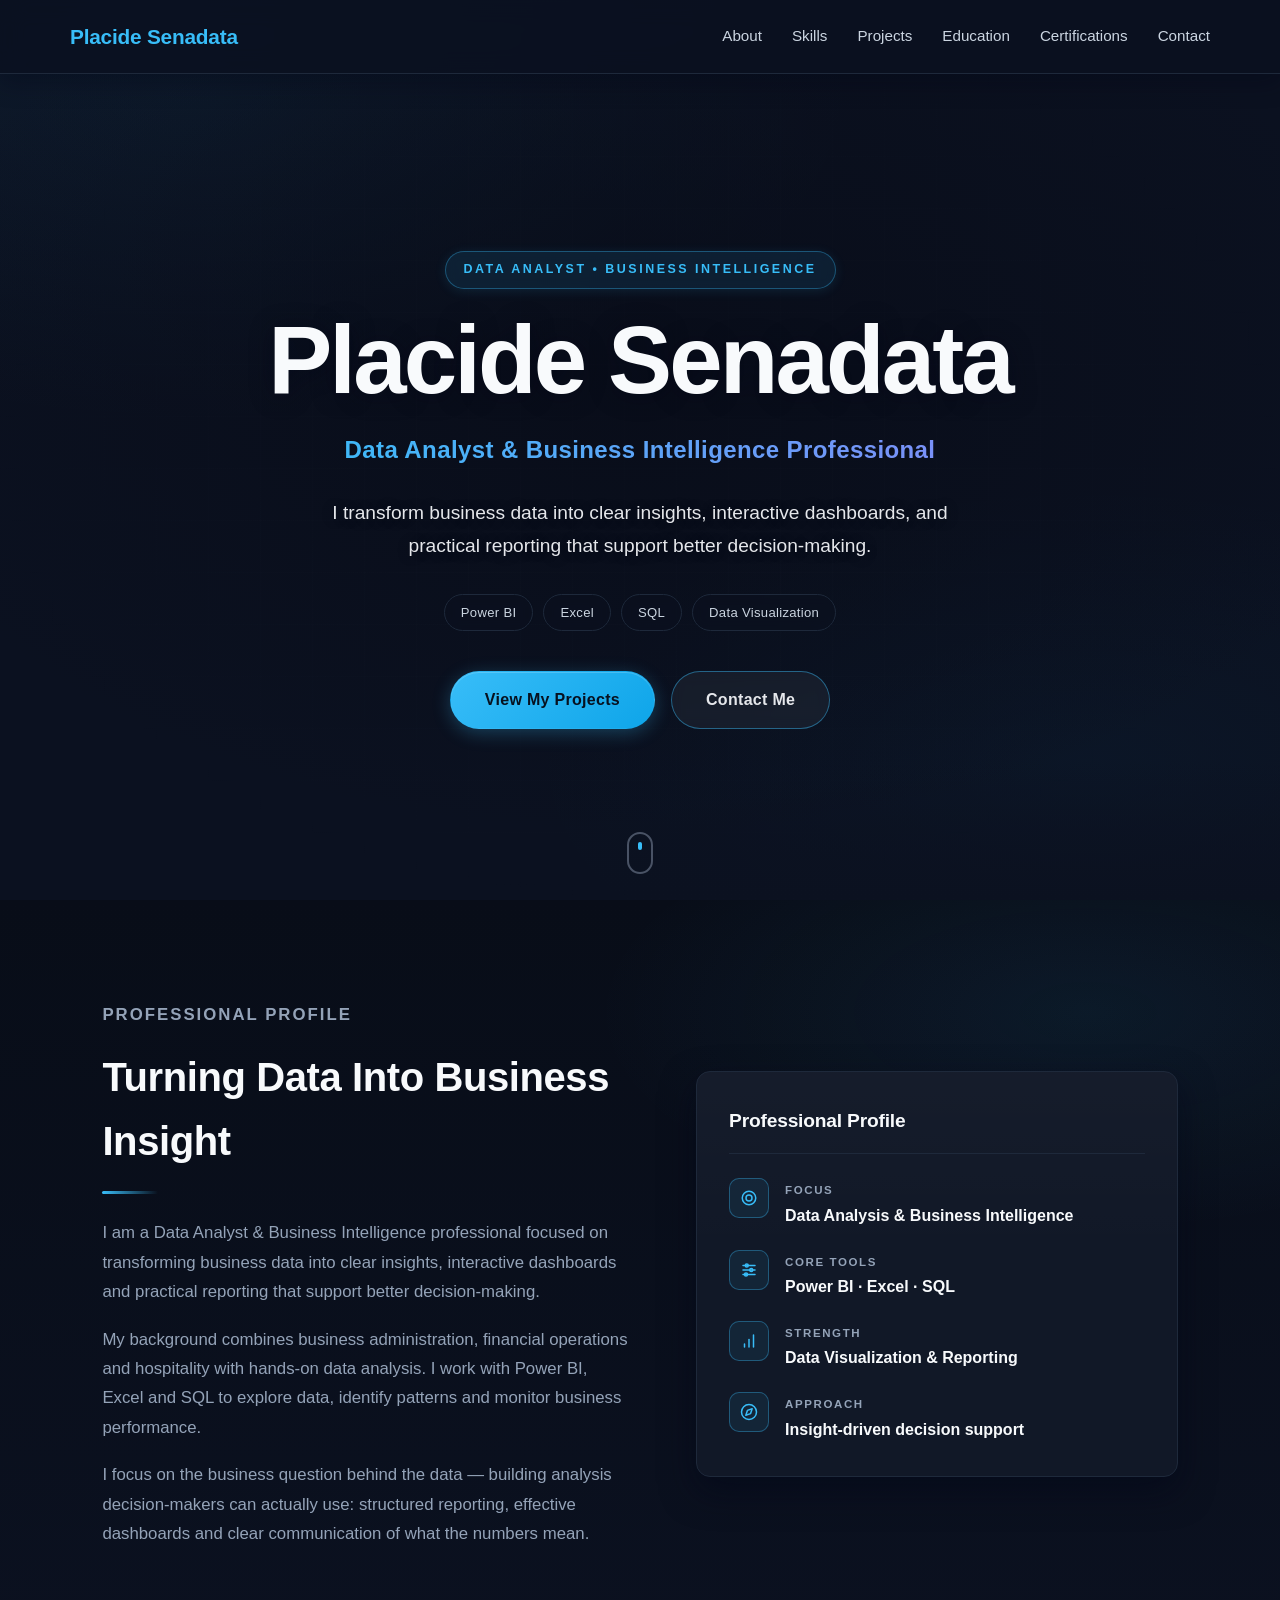
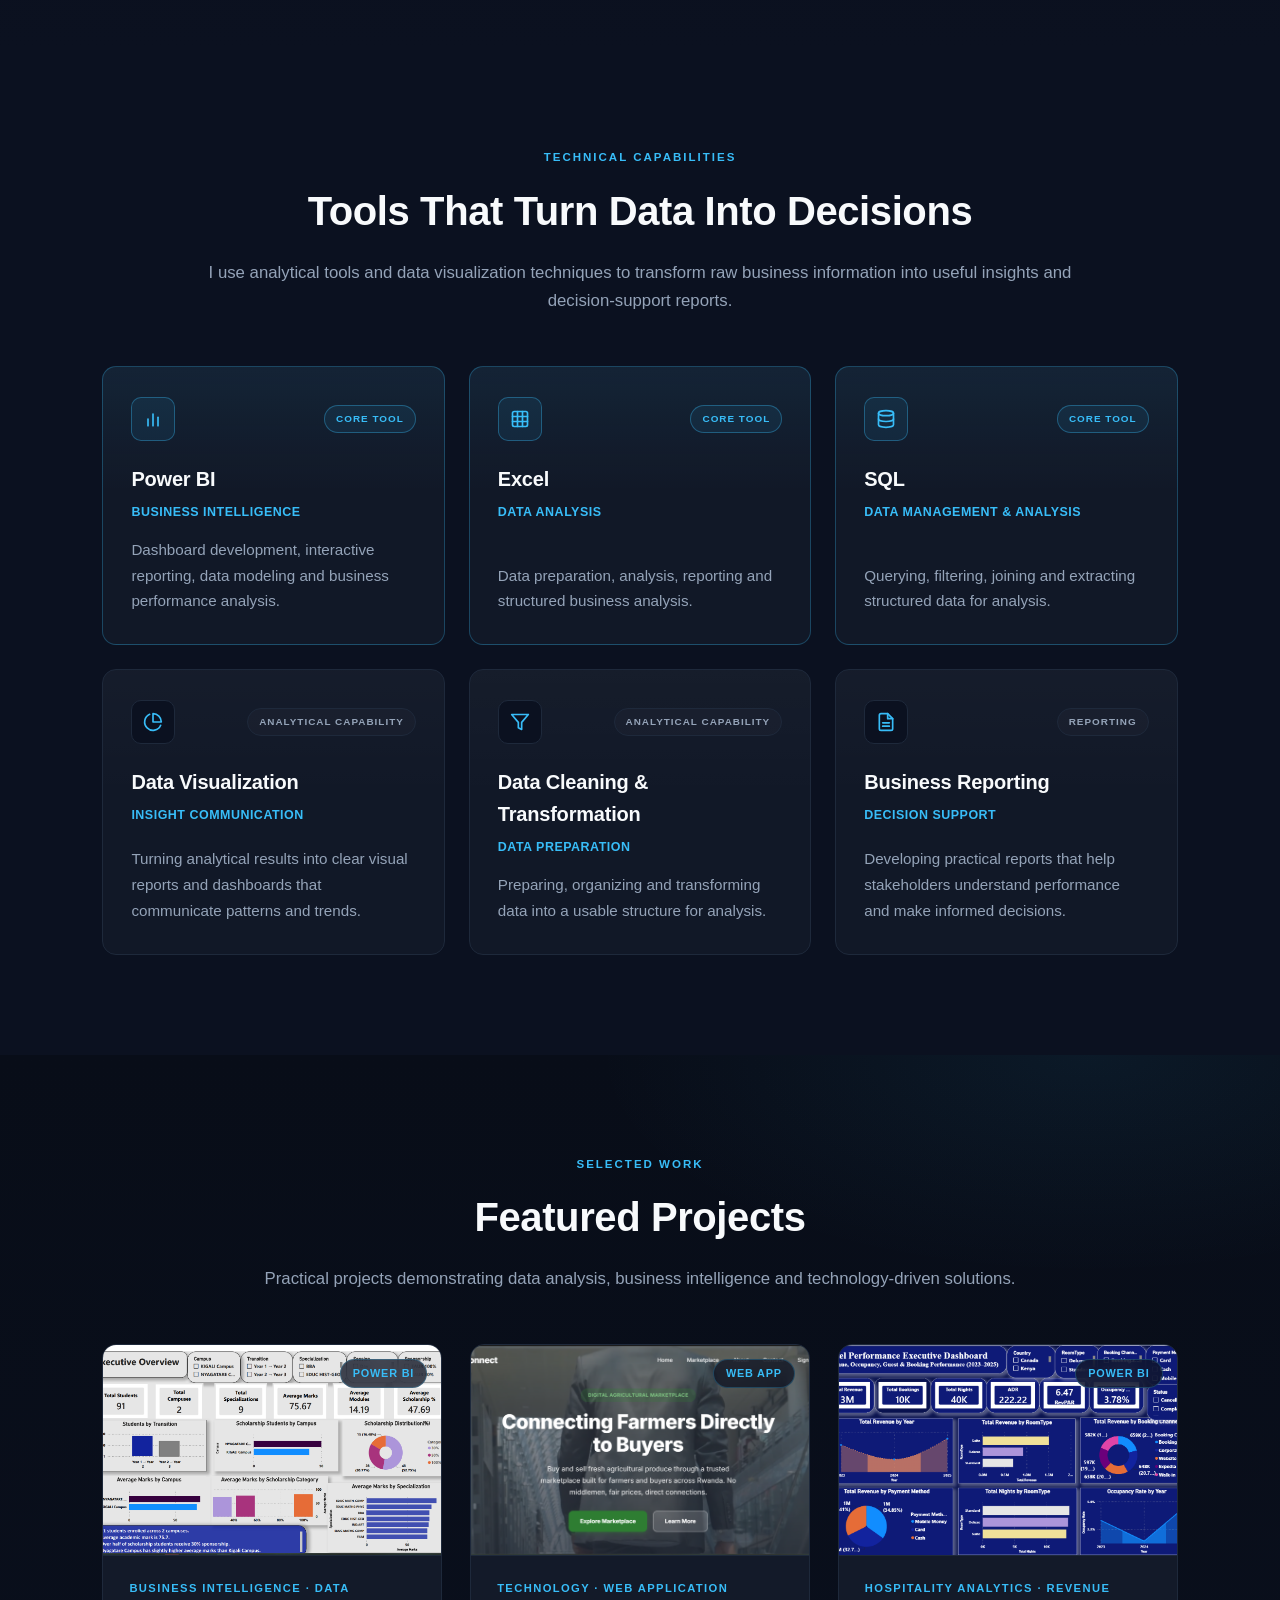
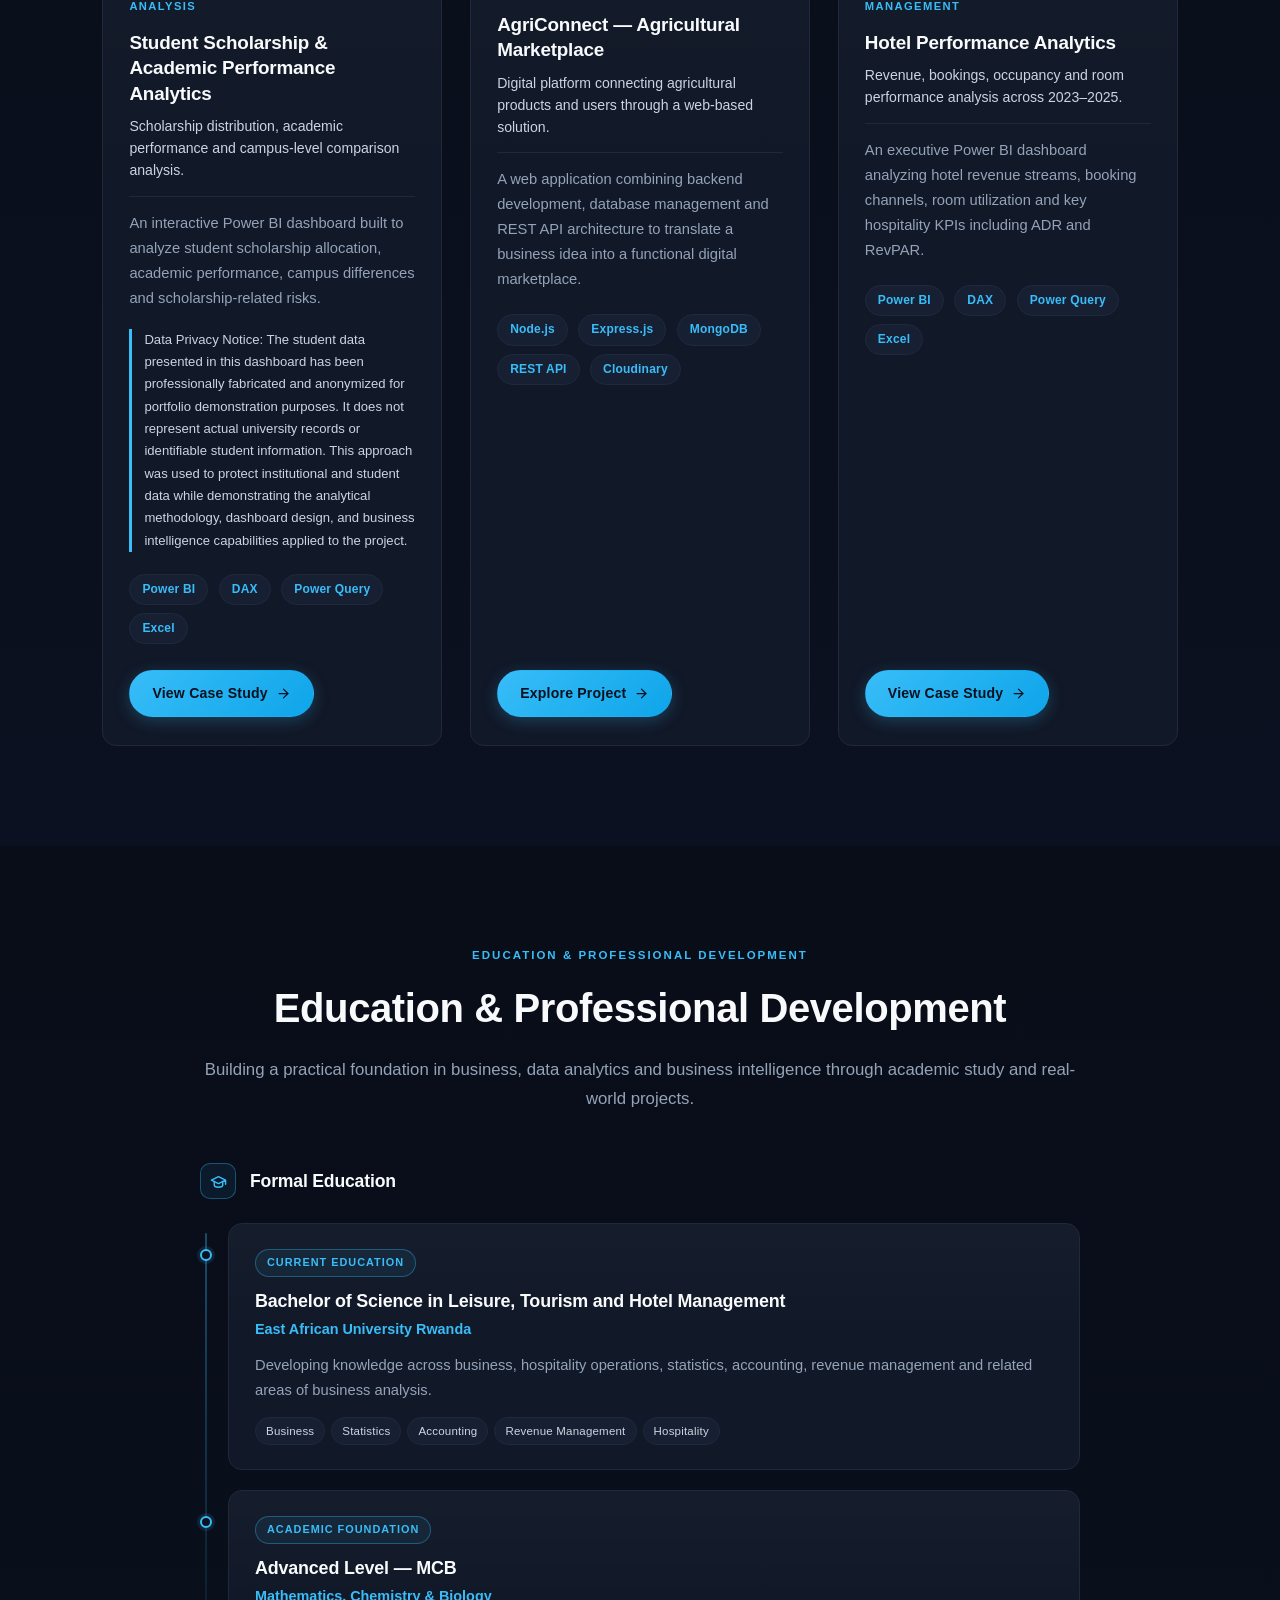
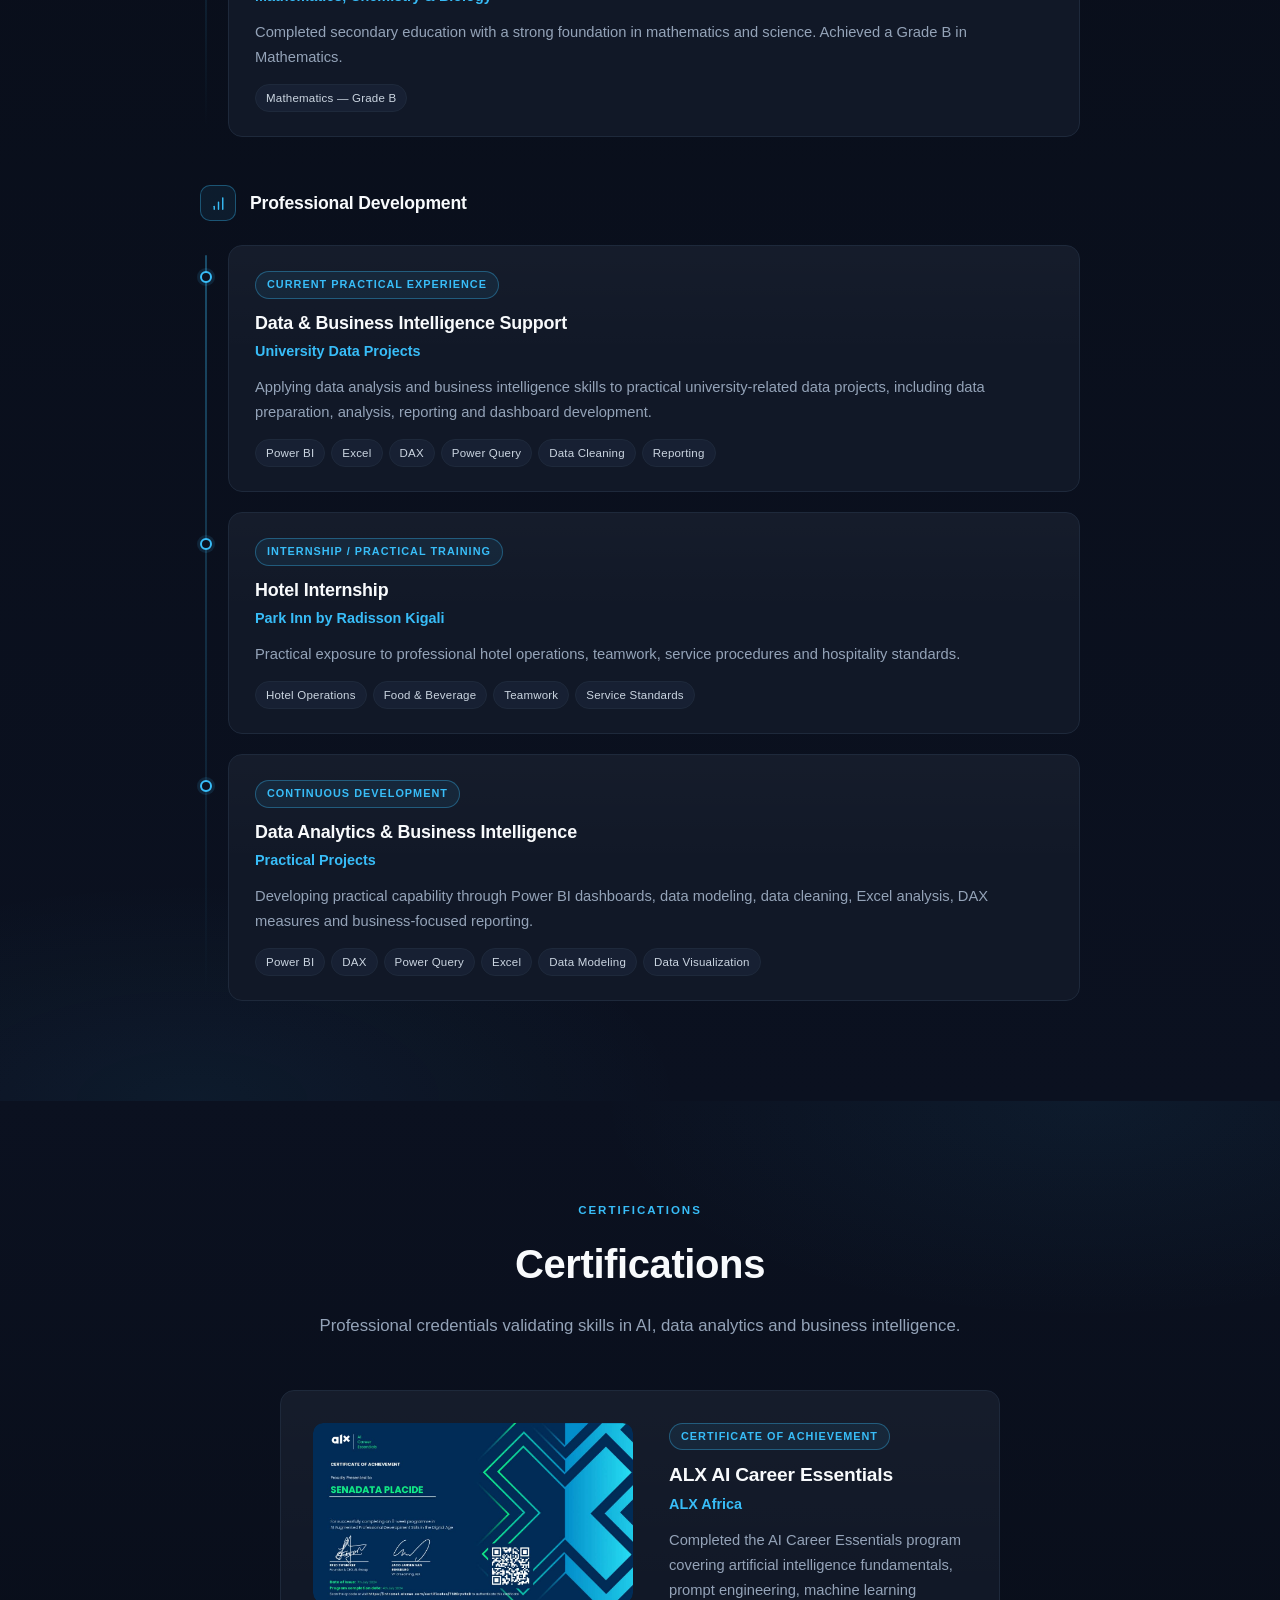
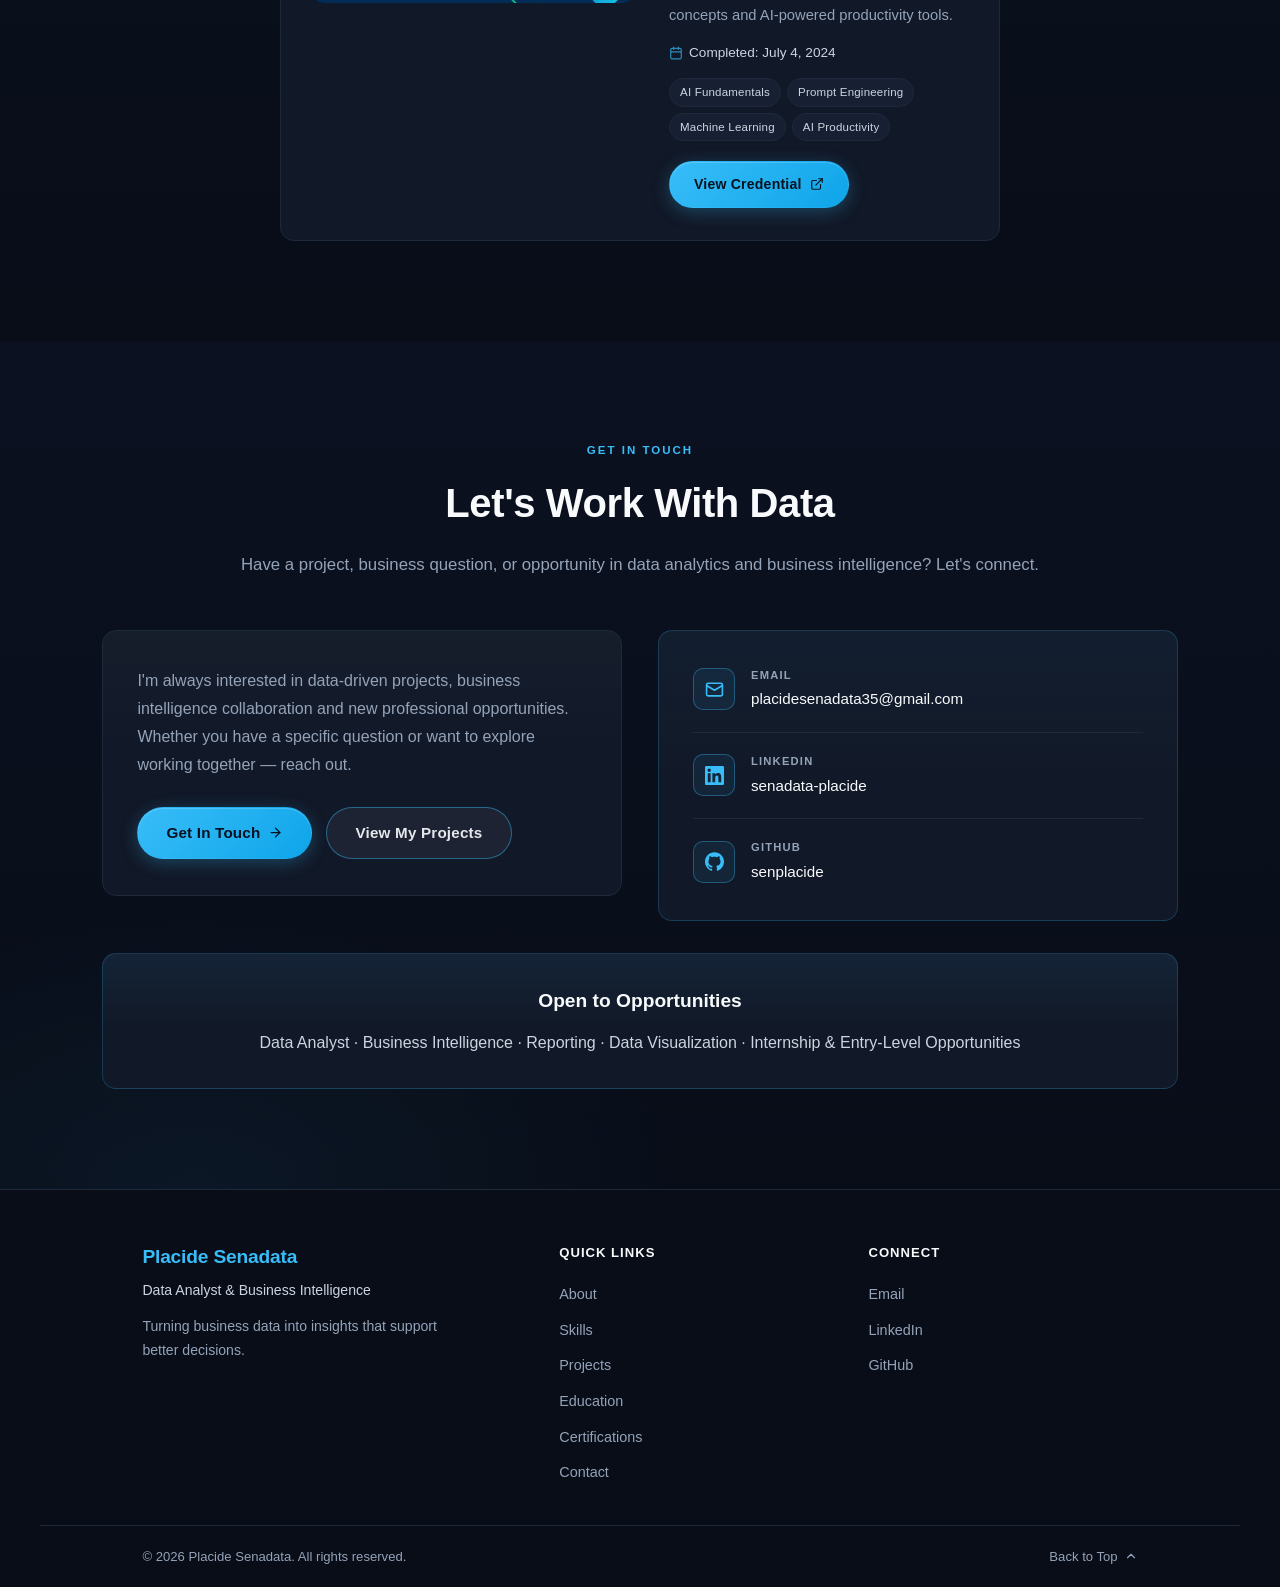
==== commit 210af61b: "Add ALX AI Career Essentials certificate" ====
--- a/index.html
+++ b/index.html
@@ -55,6 +55,7 @@
                 <a href="#skills">Skills</a>
                 <a href="#projects">Projects</a>
                 <a href="#education">Education</a>
+                <a href="#certifications">Certifications</a>
                 <a href="#contact">Contact</a>
             </div>
         </nav>
@@ -509,7 +510,7 @@
                             <span>Cloudinary</span>
                         </div>
 
-                        <a href="projects/agriconnect.html" class="project-link" aria-label="Explore the AgriConnect agricultural marketplace project">
+                        <a href="https://agri-marketplace-api.onrender.com/" target="_blank" rel="noopener noreferrer" class="project-link" aria-label="Explore the AgriConnect agricultural marketplace application">
                             Explore Project
                             <svg xmlns="http://www.w3.org/2000/svg" width="16" height="16" viewBox="0 0 24 24" fill="none" stroke="currentColor" stroke-width="2" stroke-linecap="round" stroke-linejoin="round" aria-hidden="true"><path d="M5 12h14"/><path d="m12 5 7 7-7 7"/></svg>
                         </a>
@@ -812,6 +813,108 @@
         </section>
 
 
+        <!-- Certifications Section -->
+
+        <section id="certifications" class="certifications-section">
+
+            <div class="section-header">
+
+                <p class="section-label">
+                    CERTIFICATIONS
+                </p>
+
+                <h2>
+                    Certifications
+                </h2>
+
+                <p class="section-description">
+                    Professional credentials validating skills in AI, data
+                    analytics and business intelligence.
+                </p>
+
+            </div>
+
+            <div class="certifications-grid">
+
+                <div class="certification-card">
+
+                    <button class="certification-image-link" type="button" aria-label="View ALX AI Career Essentials certificate">
+                        <img
+                            src="assets/alx-ai-career-essentials-certificate.jpg"
+                            alt="ALX AI Career Essentials Certificate of Achievement awarded to Placide Senadata"
+                            class="certification-image"
+                            loading="lazy"
+                        >
+                        <span class="certification-image-overlay" aria-hidden="true">
+                            <svg xmlns="http://www.w3.org/2000/svg" width="20" height="20" viewBox="0 0 24 24" fill="none" stroke="currentColor" stroke-width="2" stroke-linecap="round" stroke-linejoin="round"><circle cx="11" cy="11" r="8"/><line x1="21" y1="21" x2="16.65" y2="16.65"/><line x1="11" y1="8" x2="11" y2="14"/><line x1="8" y1="11" x2="14" y2="11"/></svg>
+                            View Certificate
+                        </span>
+                    </button>
+
+                    <div class="certification-details">
+
+                        <span class="certification-badge">Certificate of Achievement</span>
+
+                        <h4>ALX AI Career Essentials</h4>
+
+                        <p class="certification-issuer">ALX Africa</p>
+
+                        <p class="certification-desc">
+                            Completed the AI Career Essentials program covering
+                            artificial intelligence fundamentals, prompt
+                            engineering, machine learning concepts and AI-powered
+                            productivity tools.
+                        </p>
+
+                        <div class="certification-meta">
+                            <span class="certification-date">
+                                <svg xmlns="http://www.w3.org/2000/svg" width="14" height="14" viewBox="0 0 24 24" fill="none" stroke="currentColor" stroke-width="2" stroke-linecap="round" stroke-linejoin="round" aria-hidden="true"><rect width="18" height="18" x="3" y="4" rx="2" ry="2"/><line x1="16" x2="16" y1="2" y2="6"/><line x1="8" x2="8" y1="2" y2="6"/><line x1="3" x2="21" y1="10" y2="10"/></svg>
+                                Completed: July 4, 2024
+                            </span>
+                        </div>
+
+                        <div class="certification-tags">
+                            <span>AI Fundamentals</span>
+                            <span>Prompt Engineering</span>
+                            <span>Machine Learning</span>
+                            <span>AI Productivity</span>
+                        </div>
+
+                        <div class="certification-links">
+
+                            <a href="https://assets.alx.fm/certificates/8d247b33-f600-4262-af75-727be9ce0931" target="_blank" rel="noopener noreferrer" class="certification-btn-primary">
+                                View Credential
+                                <svg xmlns="http://www.w3.org/2000/svg" width="14" height="14" viewBox="0 0 24 24" fill="none" stroke="currentColor" stroke-width="2" stroke-linecap="round" stroke-linejoin="round" aria-hidden="true"><path d="M18 13v6a2 2 0 0 1-2 2H5a2 2 0 0 1-2-2V8a2 2 0 0 1 2-2h6"/><polyline points="15 3 21 3 21 9"/><line x1="10" x2="21" y1="14" y2="3"/></svg>
+                            </a>
+
+                        </div>
+
+                    </div>
+
+                </div>
+
+            </div>
+
+        </section>
+
+
+        <!-- Lightbox Modal for Certificate -->
+
+        <div class="cert-lightbox" id="cert-lightbox" role="dialog" aria-modal="true" aria-label="Certificate viewer" hidden>
+
+            <button class="cert-lightbox-close" type="button" aria-label="Close certificate viewer">
+                <svg xmlns="http://www.w3.org/2000/svg" width="24" height="24" viewBox="0 0 24 24" fill="none" stroke="currentColor" stroke-width="2" stroke-linecap="round" stroke-linejoin="round"><line x1="18" x2="6" y1="6" y2="18"/><line x1="6" x2="18" y1="6" y2="18"/></svg>
+            </button>
+
+            <img
+                src="assets/alx-ai-career-essentials-certificate.jpg"
+                alt="ALX AI Career Essentials Certificate of Achievement - full view"
+                class="cert-lightbox-image"
+            >
+
+        </div>
+
+
         <section id="contact" class="contact-section">
 
             <div class="section-header">
@@ -965,6 +1068,7 @@
                     <li><a href="#skills">Skills</a></li>
                     <li><a href="#projects">Projects</a></li>
                     <li><a href="#education">Education</a></li>
+                    <li><a href="#certifications">Certifications</a></li>
                     <li><a href="#contact">Contact</a></li>
                 </ul>
 
--- a/style.css
+++ b/style.css
@@ -1204,6 +1204,289 @@
 
 
 /* =========================================
+   CERTIFICATIONS
+========================================= */
+
+.certifications-section {
+    background:
+        radial-gradient(900px 400px at 85% 0%, rgba(56, 189, 248, 0.06), transparent 55%),
+        linear-gradient(180deg, var(--bg-primary) 0%, var(--bg-secondary) 100%);
+}
+
+.certifications-grid {
+    max-width: 720px;
+    margin: 0 auto;
+}
+
+/* --- Card --- */
+
+.certification-card {
+    display: grid;
+    grid-template-columns: 320px 1fr;
+    gap: 36px;
+    align-items: start;
+    padding: 32px;
+    background: linear-gradient(180deg, rgba(255, 255, 255, 0.02), transparent 45%), var(--surface);
+    border: 1px solid var(--border);
+    border-radius: var(--radius-lg);
+    transition:
+        border-color var(--transition),
+        box-shadow var(--transition);
+}
+
+.certification-card:hover {
+    border-color: var(--accent-border);
+    box-shadow: var(--shadow-sm);
+}
+
+/* --- Image --- */
+
+.certification-image-link {
+    display: block;
+    position: relative;
+    border-radius: var(--radius-md);
+    overflow: hidden;
+    cursor: pointer;
+    border: none;
+    padding: 0;
+    background: none;
+    width: 100%;
+}
+
+.certification-image {
+    width: 100%;
+    height: auto;
+    display: block;
+    border-radius: var(--radius-md);
+    transition: transform var(--transition);
+}
+
+.certification-image-link:hover .certification-image {
+    transform: scale(1.03);
+}
+
+.certification-image-overlay {
+    position: absolute;
+    inset: 0;
+    display: flex;
+    align-items: center;
+    justify-content: center;
+    gap: 8px;
+    background: rgba(11, 17, 32, 0.75);
+    backdrop-filter: blur(4px);
+    color: var(--text-primary);
+    font-size: 0.88rem;
+    font-weight: 600;
+    letter-spacing: 0.3px;
+    opacity: 0;
+    transition: opacity var(--transition);
+}
+
+.certification-image-link:hover .certification-image-overlay {
+    opacity: 1;
+}
+
+/* --- Details --- */
+
+.certification-details {
+    display: flex;
+    flex-direction: column;
+    gap: 0;
+}
+
+.certification-badge {
+    display: inline-block;
+    padding: 4px 11px;
+    margin-bottom: 12px;
+    border: 1px solid var(--accent-border);
+    border-radius: var(--radius-pill);
+    background: var(--accent-soft);
+    color: var(--accent);
+    font-size: 0.68rem;
+    font-weight: 600;
+    letter-spacing: 1px;
+    text-transform: uppercase;
+    width: fit-content;
+}
+
+.certification-card h4 {
+    color: var(--text-primary);
+    font-size: 1.2rem;
+    letter-spacing: -0.01em;
+    line-height: 1.4;
+    margin-bottom: 4px;
+}
+
+.certification-issuer {
+    color: var(--accent);
+    font-size: 0.9rem;
+    font-weight: 600;
+    margin-bottom: 12px;
+}
+
+.certification-desc {
+    color: var(--text-muted);
+    font-size: 0.92rem;
+    line-height: 1.7;
+    margin-bottom: 14px;
+}
+
+/* --- Meta --- */
+
+.certification-meta {
+    display: flex;
+    flex-wrap: wrap;
+    gap: 16px;
+    margin-bottom: 14px;
+}
+
+.certification-date {
+    display: inline-flex;
+    align-items: center;
+    gap: 6px;
+    color: var(--text-dim);
+    font-size: 0.85rem;
+    font-weight: 500;
+}
+
+.certification-date svg {
+    flex-shrink: 0;
+    color: var(--accent);
+    opacity: 0.7;
+}
+
+/* --- Tags --- */
+
+.certification-tags {
+    display: flex;
+    flex-wrap: wrap;
+    gap: 6px;
+    margin-bottom: 20px;
+}
+
+.certification-tags span {
+    display: inline-block;
+    padding: 4px 10px;
+    border-radius: var(--radius-pill);
+    border: 1px solid var(--border);
+    background: var(--surface-tag);
+    color: var(--text-dim);
+    font-size: 0.72rem;
+    font-weight: 500;
+    letter-spacing: 0.2px;
+}
+
+/* --- Links --- */
+
+.certification-links {
+    display: flex;
+    flex-wrap: wrap;
+    gap: 12px;
+}
+
+.certification-btn-primary {
+    display: inline-flex;
+    align-items: center;
+    gap: 8px;
+    padding: 11px 24px;
+    border-radius: var(--radius-pill);
+    background: var(--grad-accent);
+    border: 1px solid transparent;
+    box-shadow: 0 4px 18px rgba(56, 189, 248, 0.28),
+                inset 0 1px 0 rgba(255, 255, 255, 0.18);
+    color: var(--accent-contrast);
+    font-size: 0.88rem;
+    font-weight: 600;
+    letter-spacing: 0.2px;
+    text-decoration: none;
+    transition:
+        transform var(--transition),
+        box-shadow var(--transition);
+}
+
+.certification-btn-primary svg {
+    flex-shrink: 0;
+    width: 14px;
+    height: 14px;
+}
+
+.certification-btn-primary:hover {
+    transform: translateY(-2px);
+    box-shadow: 0 8px 28px rgba(56, 189, 248, 0.45),
+                inset 0 1px 0 rgba(255, 255, 255, 0.2);
+}
+
+.certification-btn-primary:focus-visible {
+    outline: 2px solid var(--accent);
+    outline-offset: 3px;
+}
+
+/* --- Lightbox --- */
+
+.cert-lightbox {
+    position: fixed;
+    inset: 0;
+    z-index: 1000;
+    display: flex;
+    align-items: center;
+    justify-content: center;
+    padding: 40px;
+    background: rgba(11, 17, 32, 0.92);
+    backdrop-filter: blur(12px);
+    opacity: 0;
+    visibility: hidden;
+    transition:
+        opacity 0.3s ease,
+        visibility 0.3s ease;
+}
+
+.cert-lightbox[hidden] {
+    display: flex;
+    opacity: 0;
+    visibility: hidden;
+    pointer-events: none;
+}
+
+.cert-lightbox.active {
+    opacity: 1;
+    visibility: visible;
+    pointer-events: auto;
+}
+
+.cert-lightbox-close {
+    position: absolute;
+    top: 20px;
+    right: 24px;
+    width: 44px;
+    height: 44px;
+    display: flex;
+    align-items: center;
+    justify-content: center;
+    border-radius: var(--radius-md);
+    border: 1px solid var(--border);
+    background: rgba(17, 24, 39, 0.8);
+    color: var(--text-secondary);
+    cursor: pointer;
+    transition:
+        border-color var(--transition),
+        color var(--transition);
+}
+
+.cert-lightbox-close:hover {
+    border-color: var(--accent-border);
+    color: var(--accent);
+}
+
+.cert-lightbox-image {
+    max-width: 90vw;
+    max-height: 85vh;
+    border-radius: var(--radius-lg);
+    box-shadow: var(--shadow-lg);
+    object-fit: contain;
+}
+
+
+/* =========================================
    CONTACT
 ========================================= */
 
@@ -1976,6 +2259,26 @@
         padding: 20px 20px;
     }
 
+    /* Certifications */
+
+    .certification-card {
+        grid-template-columns: 1fr;
+        gap: 24px;
+        padding: 24px;
+    }
+
+    .certification-image-link {
+        max-width: 360px;
+    }
+
+    .cert-lightbox {
+        padding: 24px;
+    }
+
+    .cert-lightbox-image {
+        max-width: 95vw;
+    }
+
     /* Footer */
 
     .footer-main {
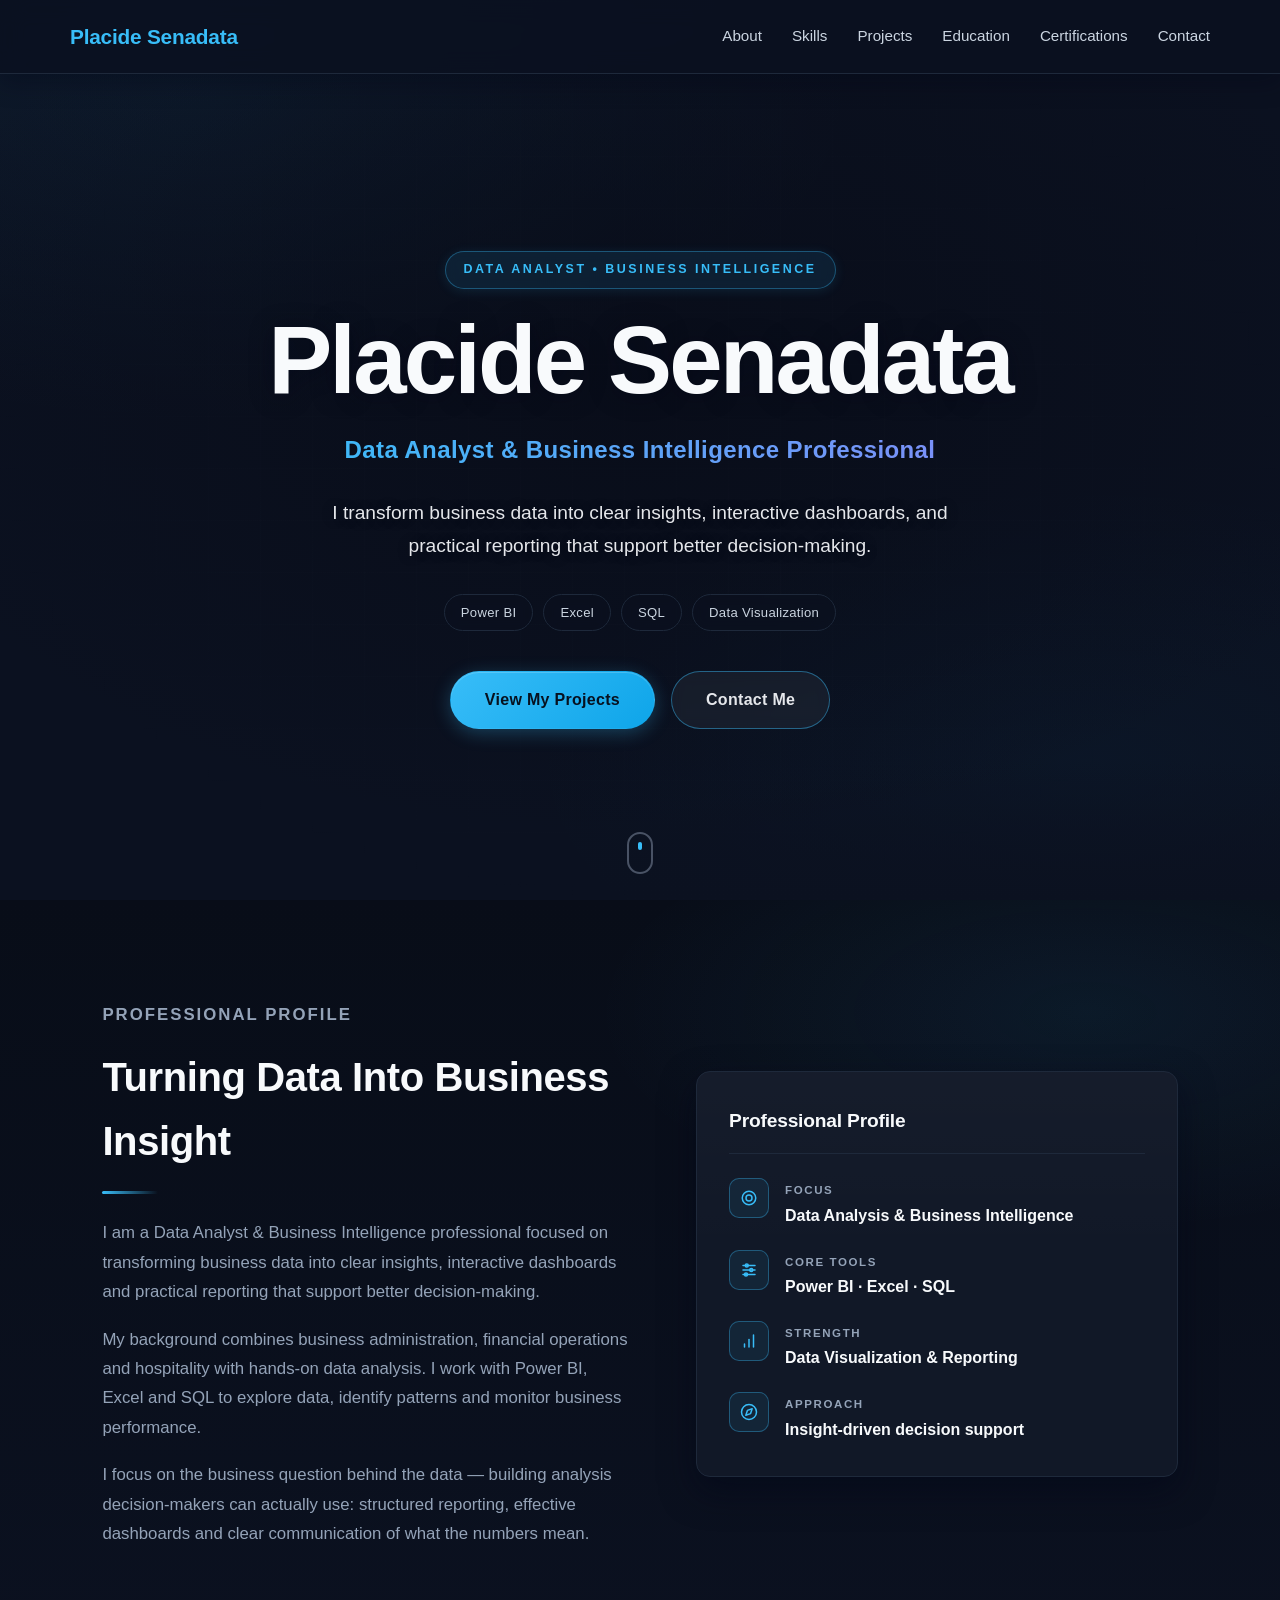
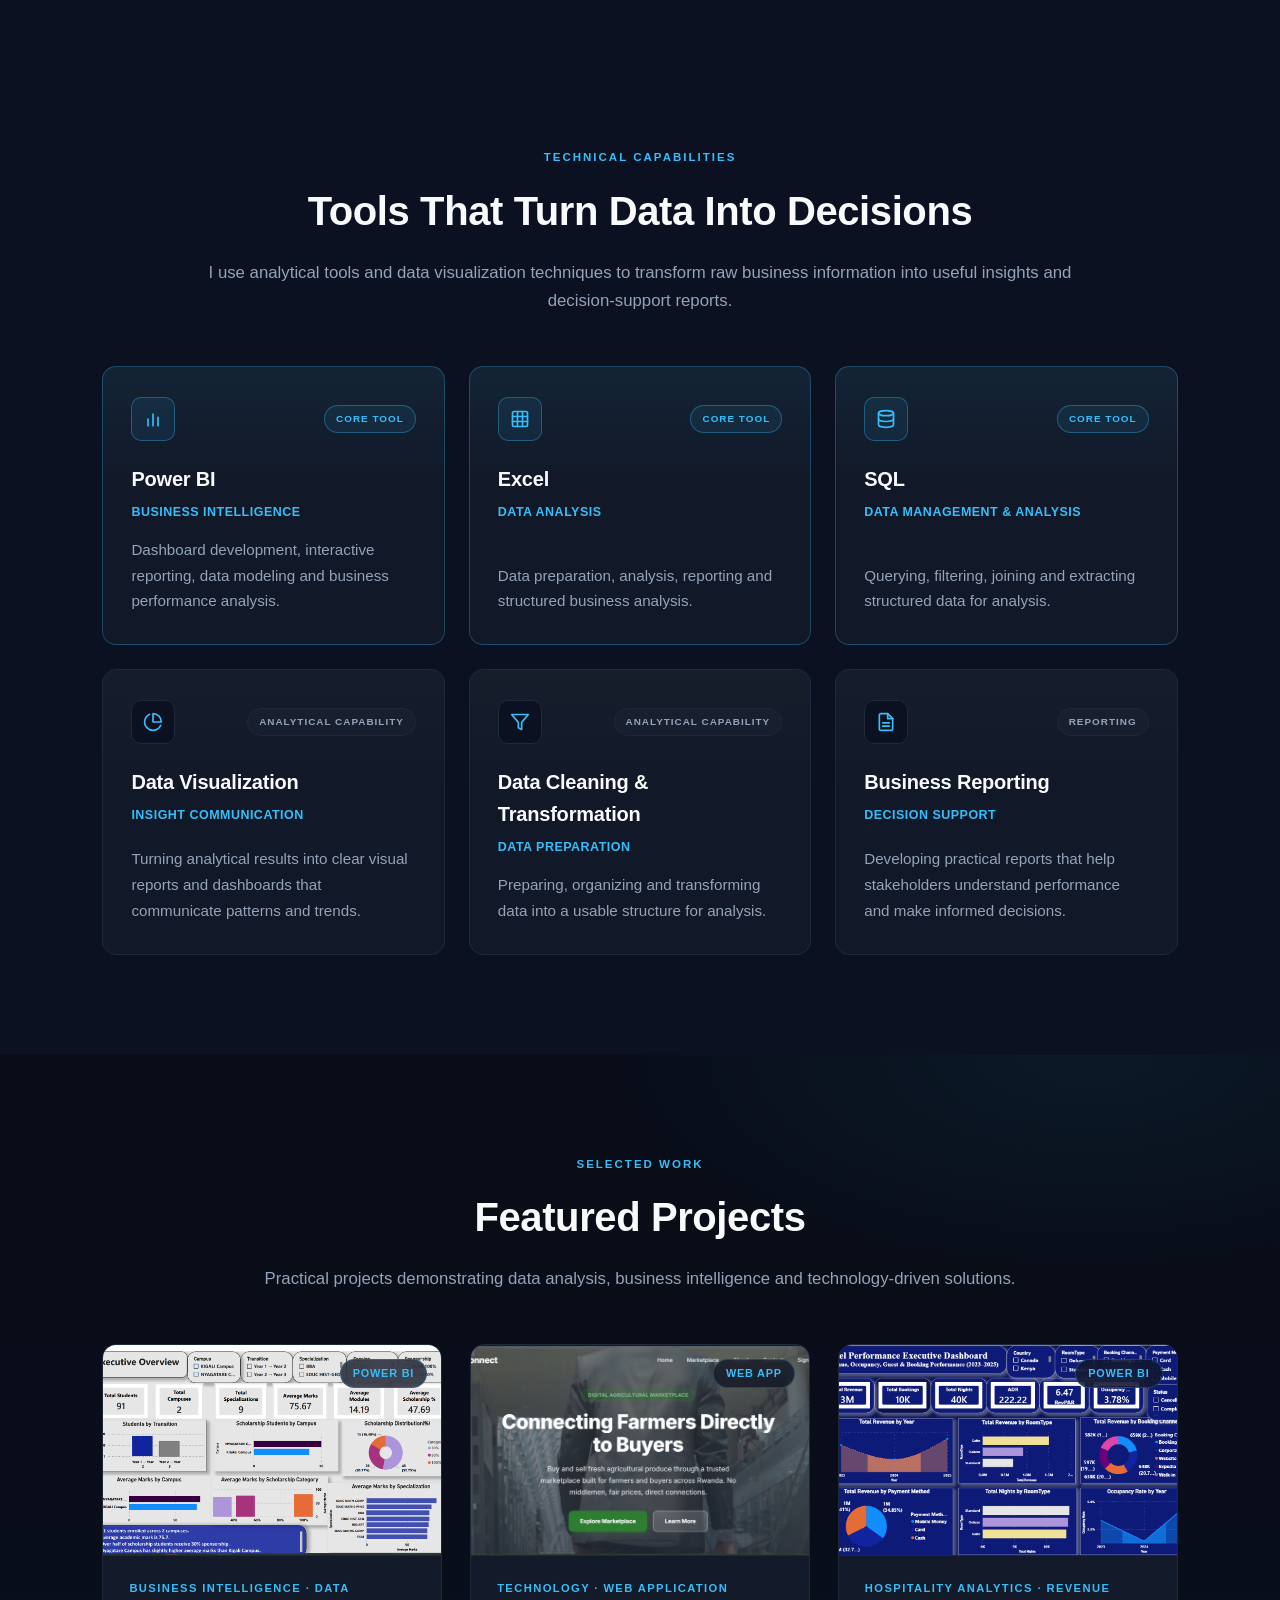
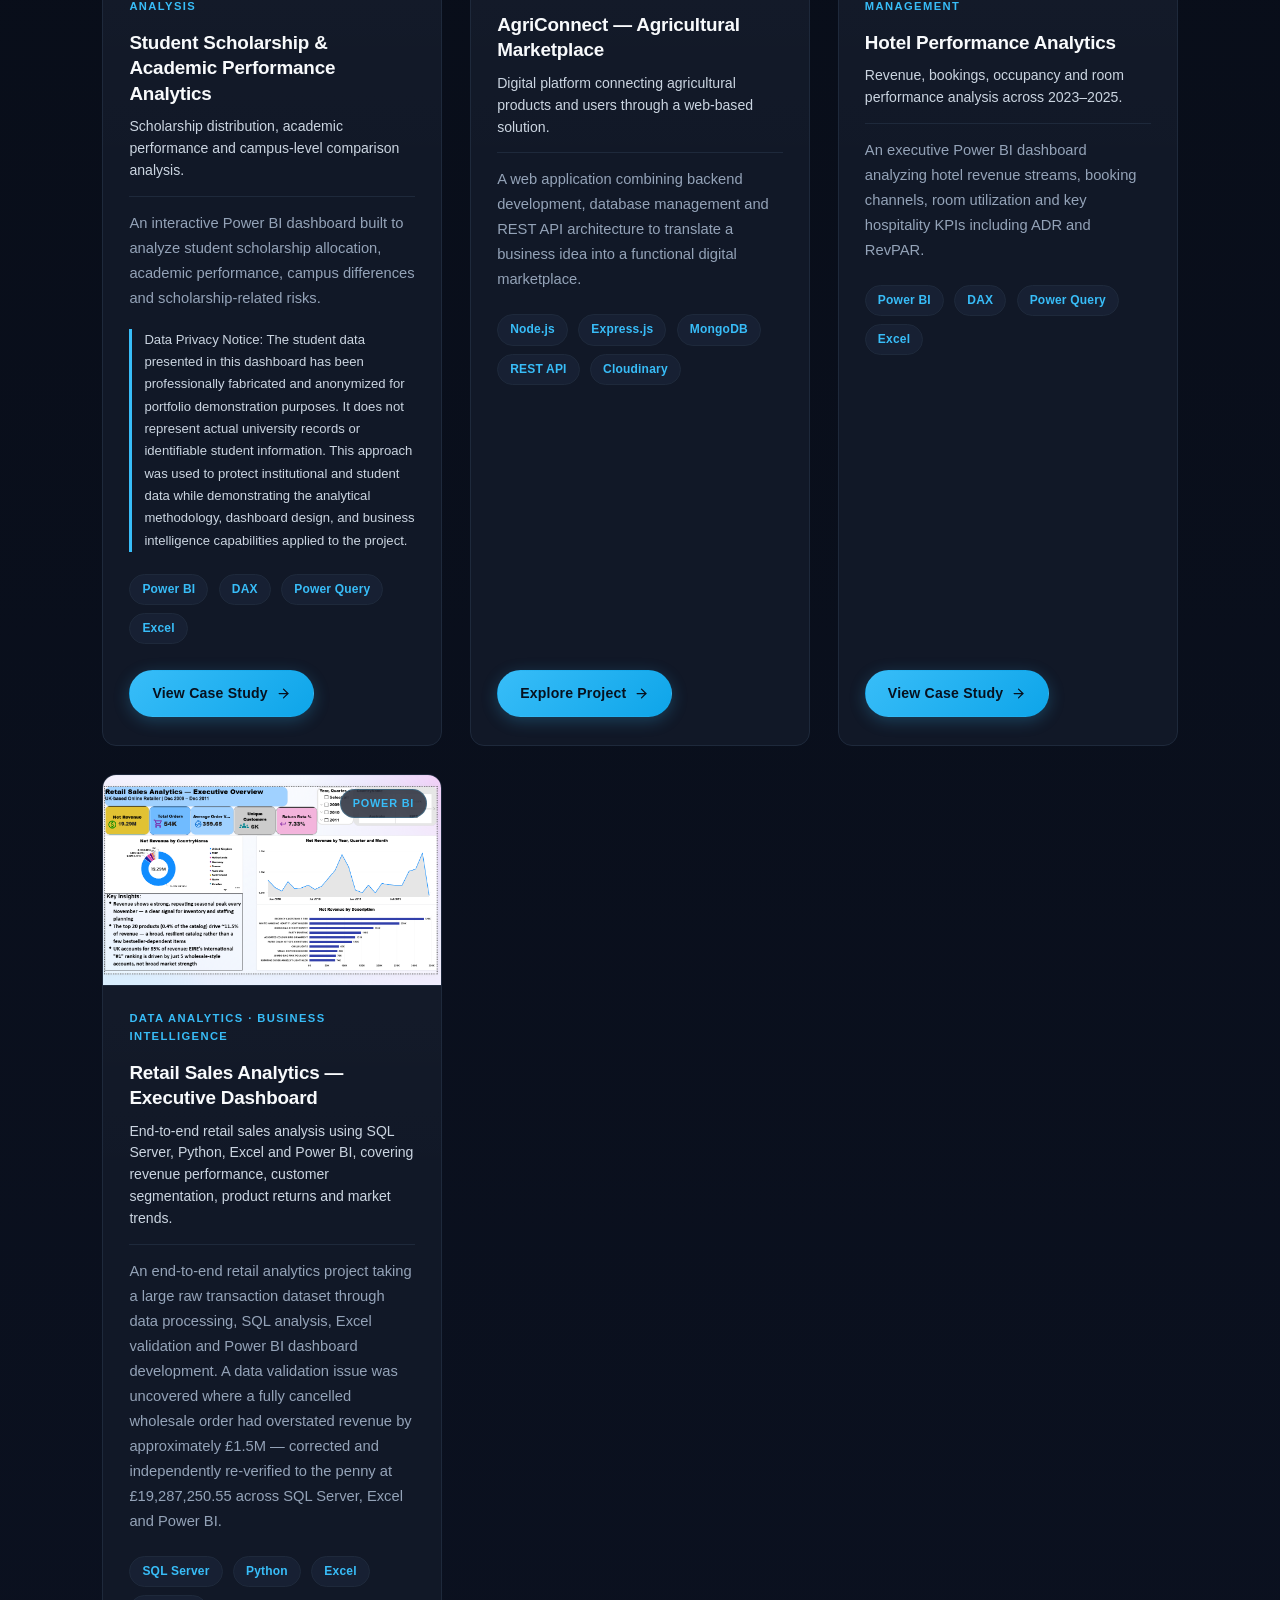
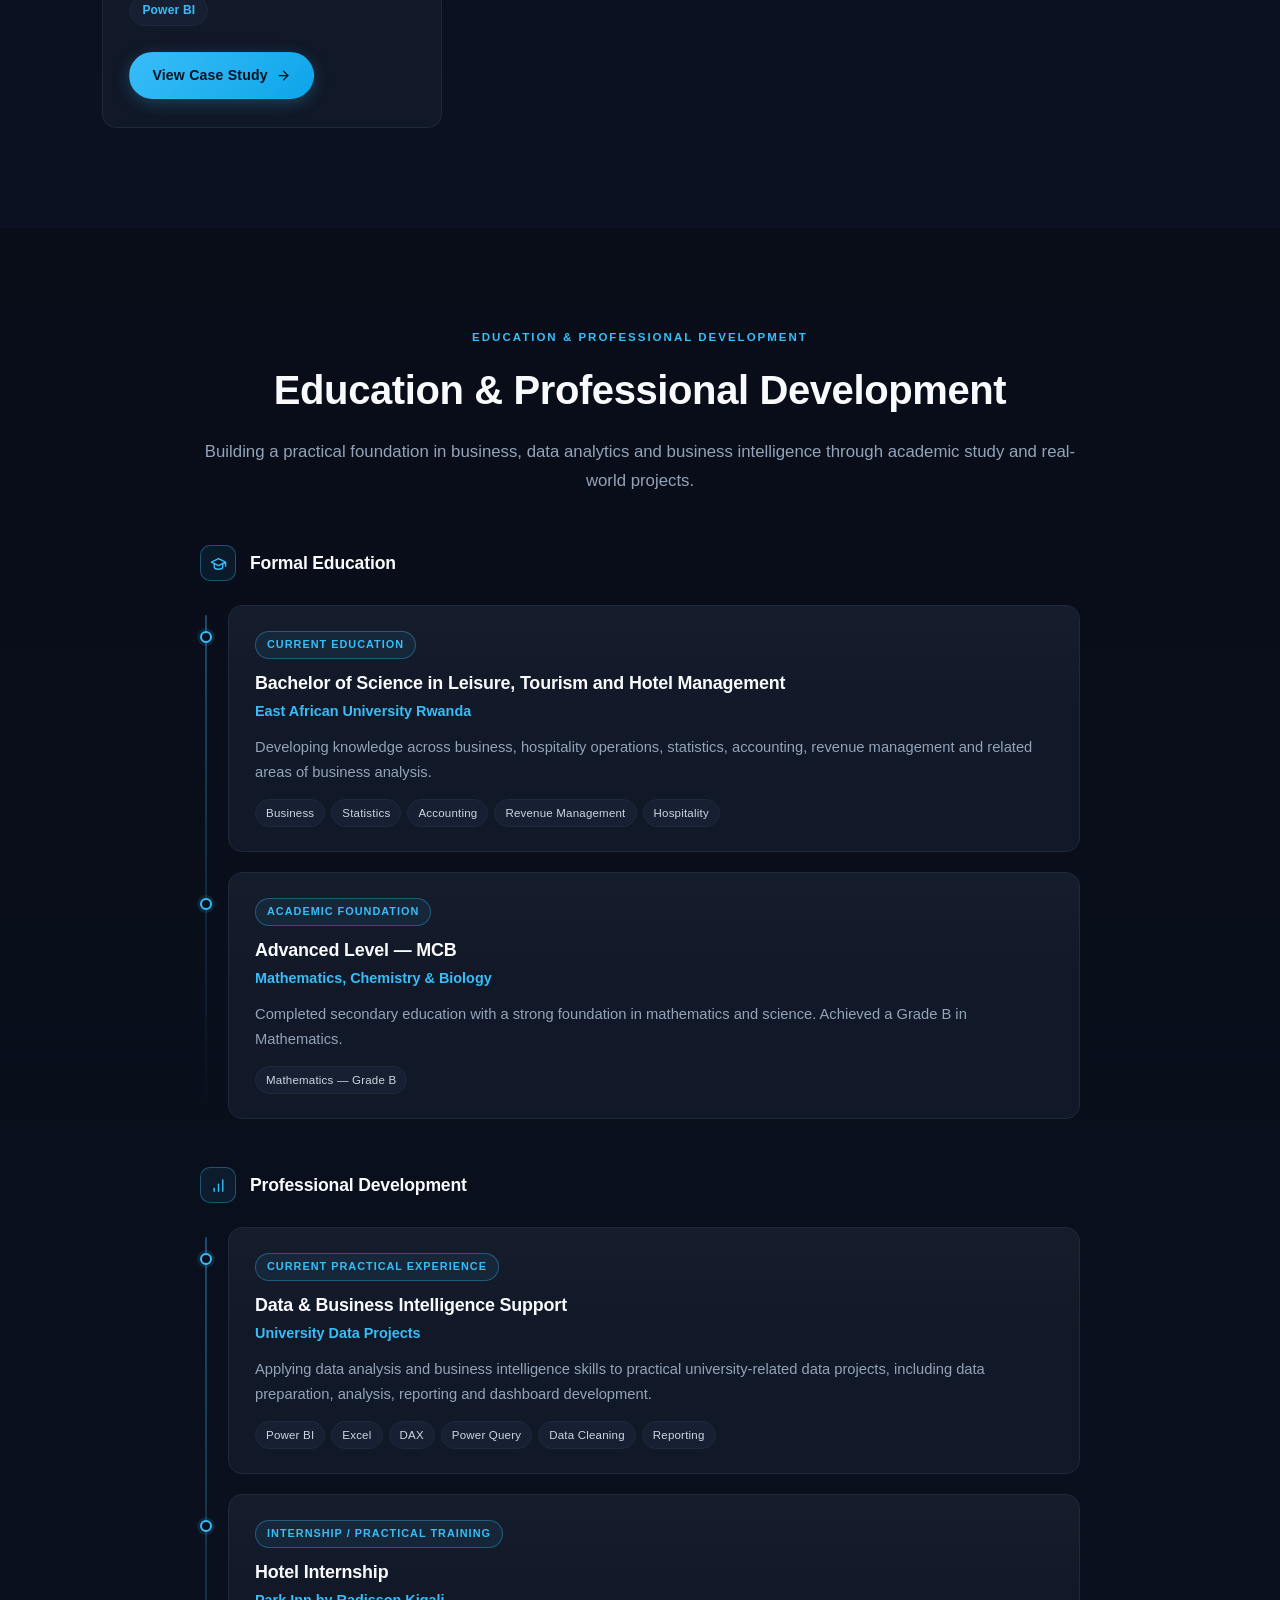
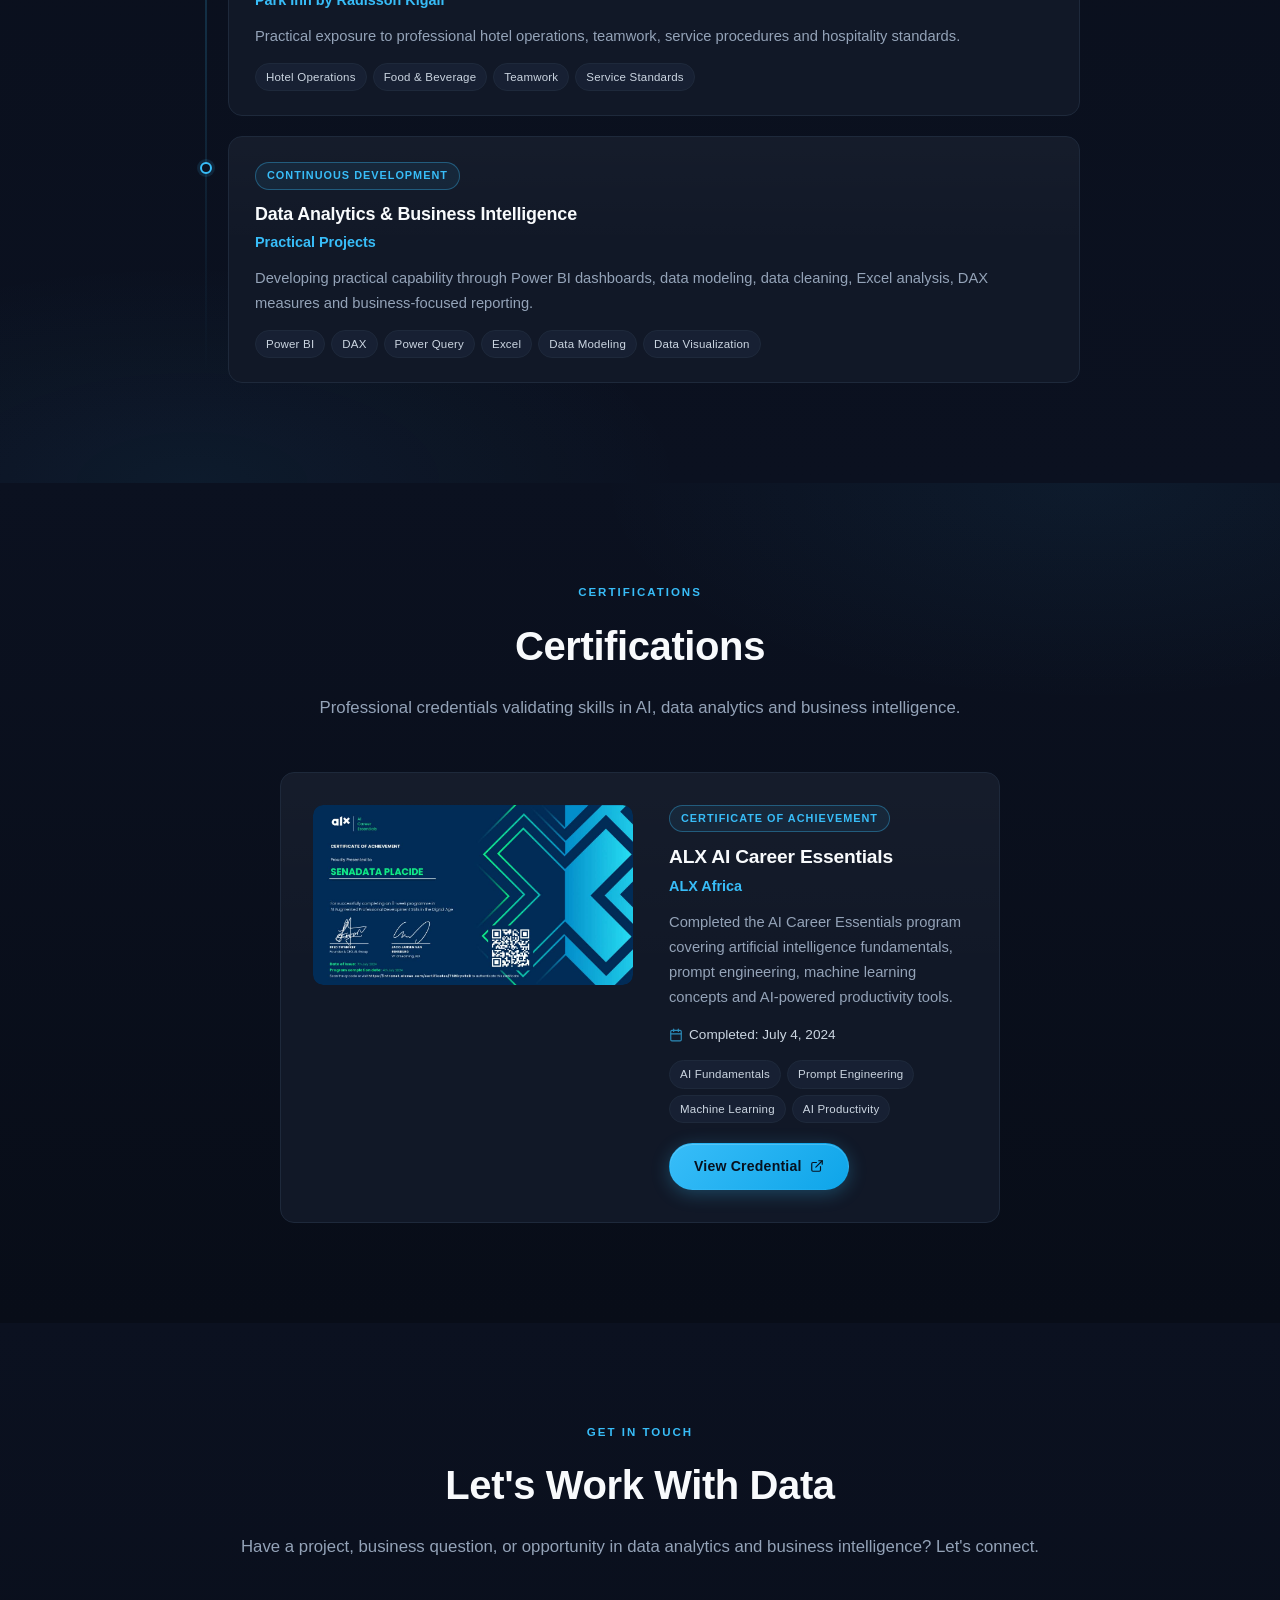
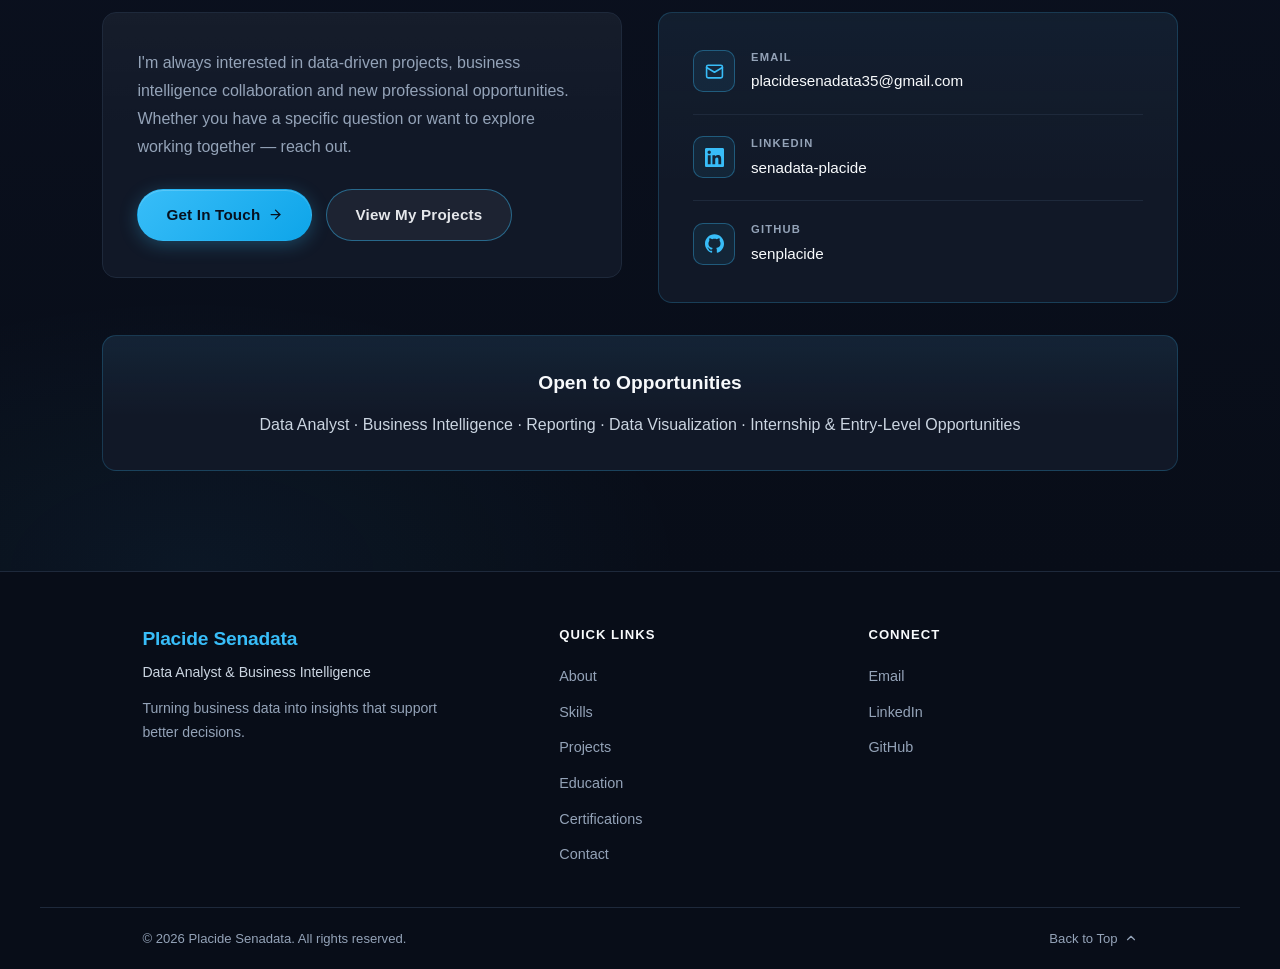
==== commit 20e68d32: "Add retail sales analytics project" ====
--- a/index.html
+++ b/index.html
@@ -559,6 +559,62 @@
                         </div>
 
                         <a href="projects/hotel-analysis.html" class="project-link" aria-label="View case study for Hotel Performance Analytics">
+                            View Case Study
+                            <svg xmlns="http://www.w3.org/2000/svg" width="16" height="16" viewBox="0 0 24 24" fill="none" stroke="currentColor" stroke-width="2" stroke-linecap="round" stroke-linejoin="round" aria-hidden="true"><path d="M5 12h14"/><path d="m12 5 7 7-7 7"/></svg>
+                        </a>
+
+                    </div>
+
+                </article>
+
+                <!-- Retail Sales Analytics -->
+                <article class="project-card">
+
+                    <div class="project-image">
+                        <img
+                            src="assets/images/retail-sales-dashboard.png"
+                            alt="Executive Power BI dashboard displaying retail sales revenue, customer segmentation, product returns and market trends"
+                            loading="lazy"
+                        >
+                        <span class="project-image-badge" aria-hidden="true">Power BI</span>
+                    </div>
+
+                    <div class="project-content">
+
+                        <div class="project-meta">
+                            <p class="project-category">Data Analytics · Business Intelligence</p>
+                        </div>
+
+                        <h3>Retail Sales Analytics — Executive Dashboard</h3>
+
+                        <p class="project-context">
+                            End-to-end retail sales analysis using SQL
+                            Server, Python, Excel and Power BI, covering
+                            revenue performance, customer segmentation,
+                            product returns and market trends.
+                        </p>
+
+                        <p class="project-desc">
+                            An end-to-end retail analytics project taking
+                            a large raw transaction dataset through data
+                            processing, SQL analysis, Excel validation
+                            and Power BI dashboard development. A data
+                            validation issue was uncovered where a fully
+                            cancelled wholesale order had overstated revenue
+                            by approximately £1.5M — corrected and
+                            independently re-verified to the penny at
+                            £19,287,250.55 across SQL Server, Excel and
+                            Power BI.
+                        </p>
+
+                        <div class="project-tags">
+                            <span>SQL Server</span>
+                            <span>Python</span>
+                            <span>Excel</span>
+                            <span>Power BI</span>
+                        </div>
+
+                        <a href="projects/retail-sales-analytics.html" class="project-link" aria-label="View case study for Retail Sales Analytics — Executive Dashboard">
                             View Case Study
                             <svg xmlns="http://www.w3.org/2000/svg" width="16" height="16" viewBox="0 0 24 24" fill="none" stroke="currentColor" stroke-width="2" stroke-linecap="round" stroke-linejoin="round" aria-hidden="true"><path d="M5 12h14"/><path d="m12 5 7 7-7 7"/></svg>
                         </a>
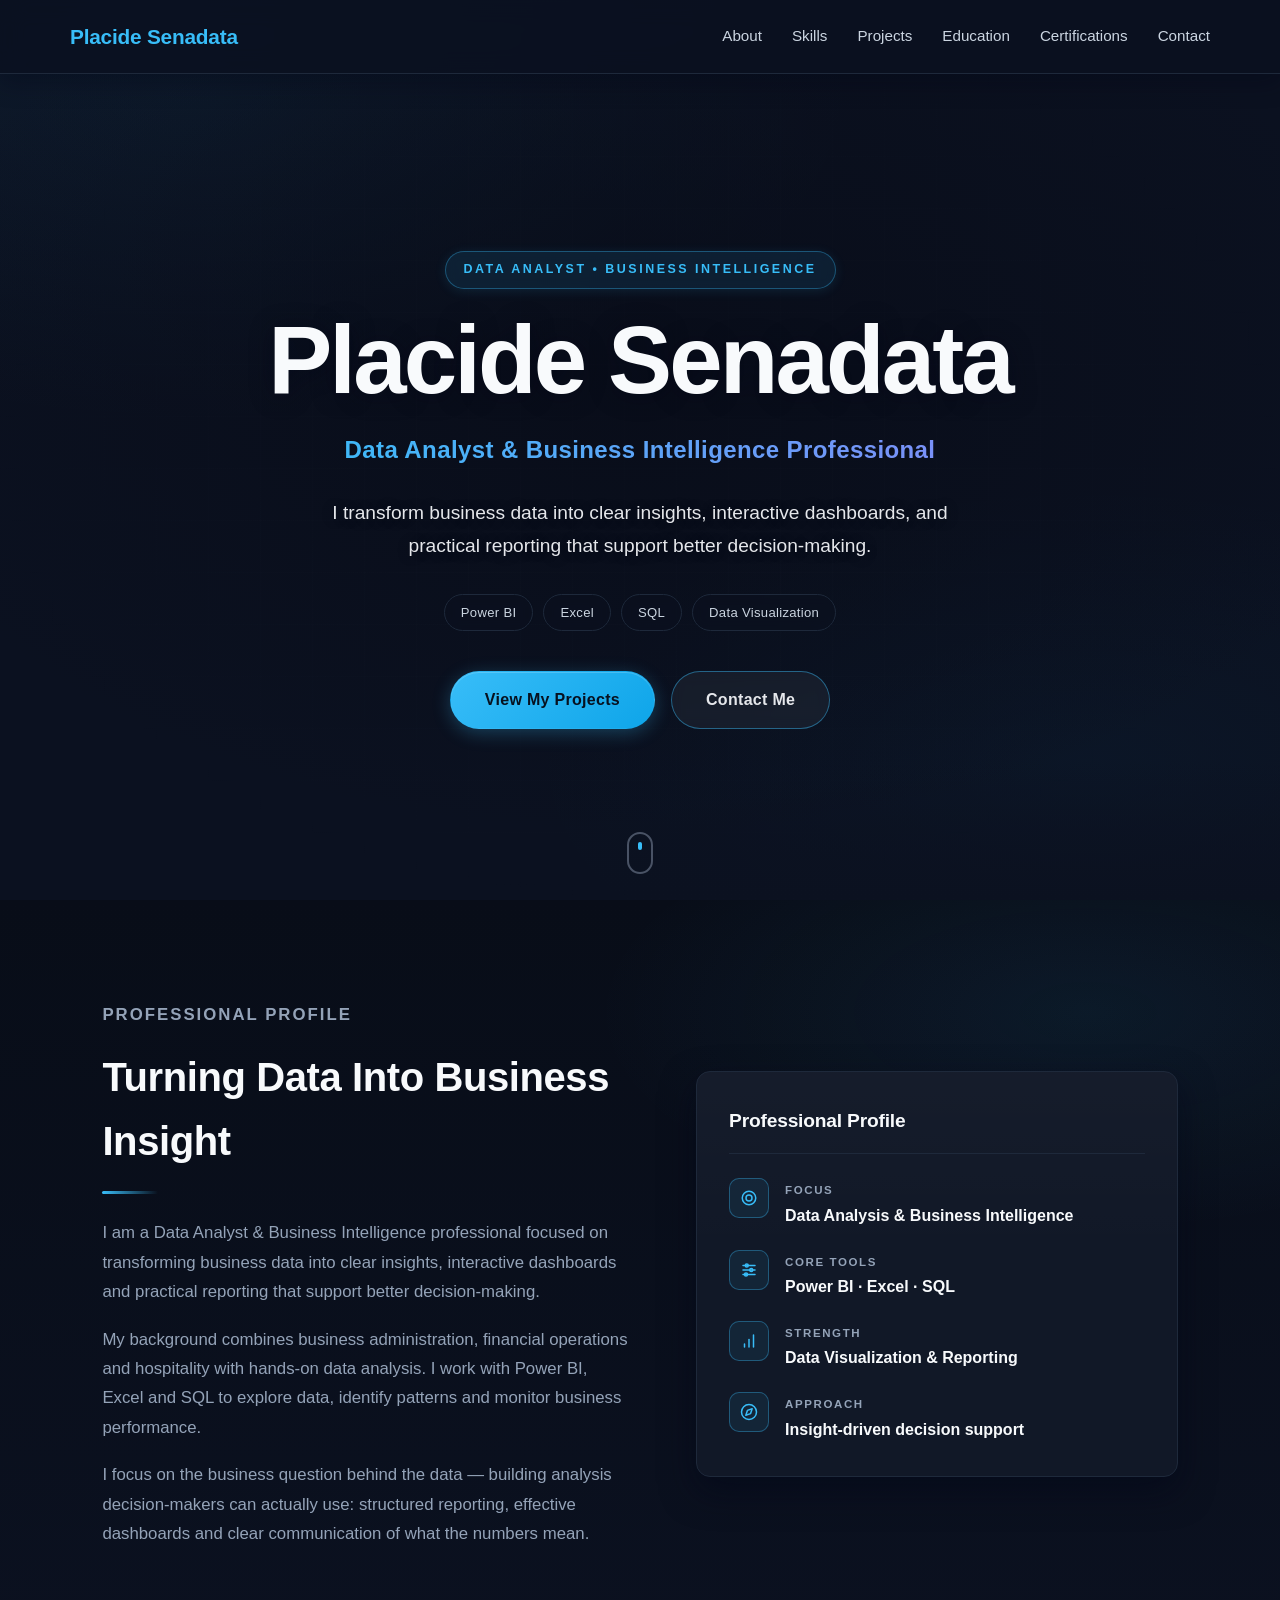
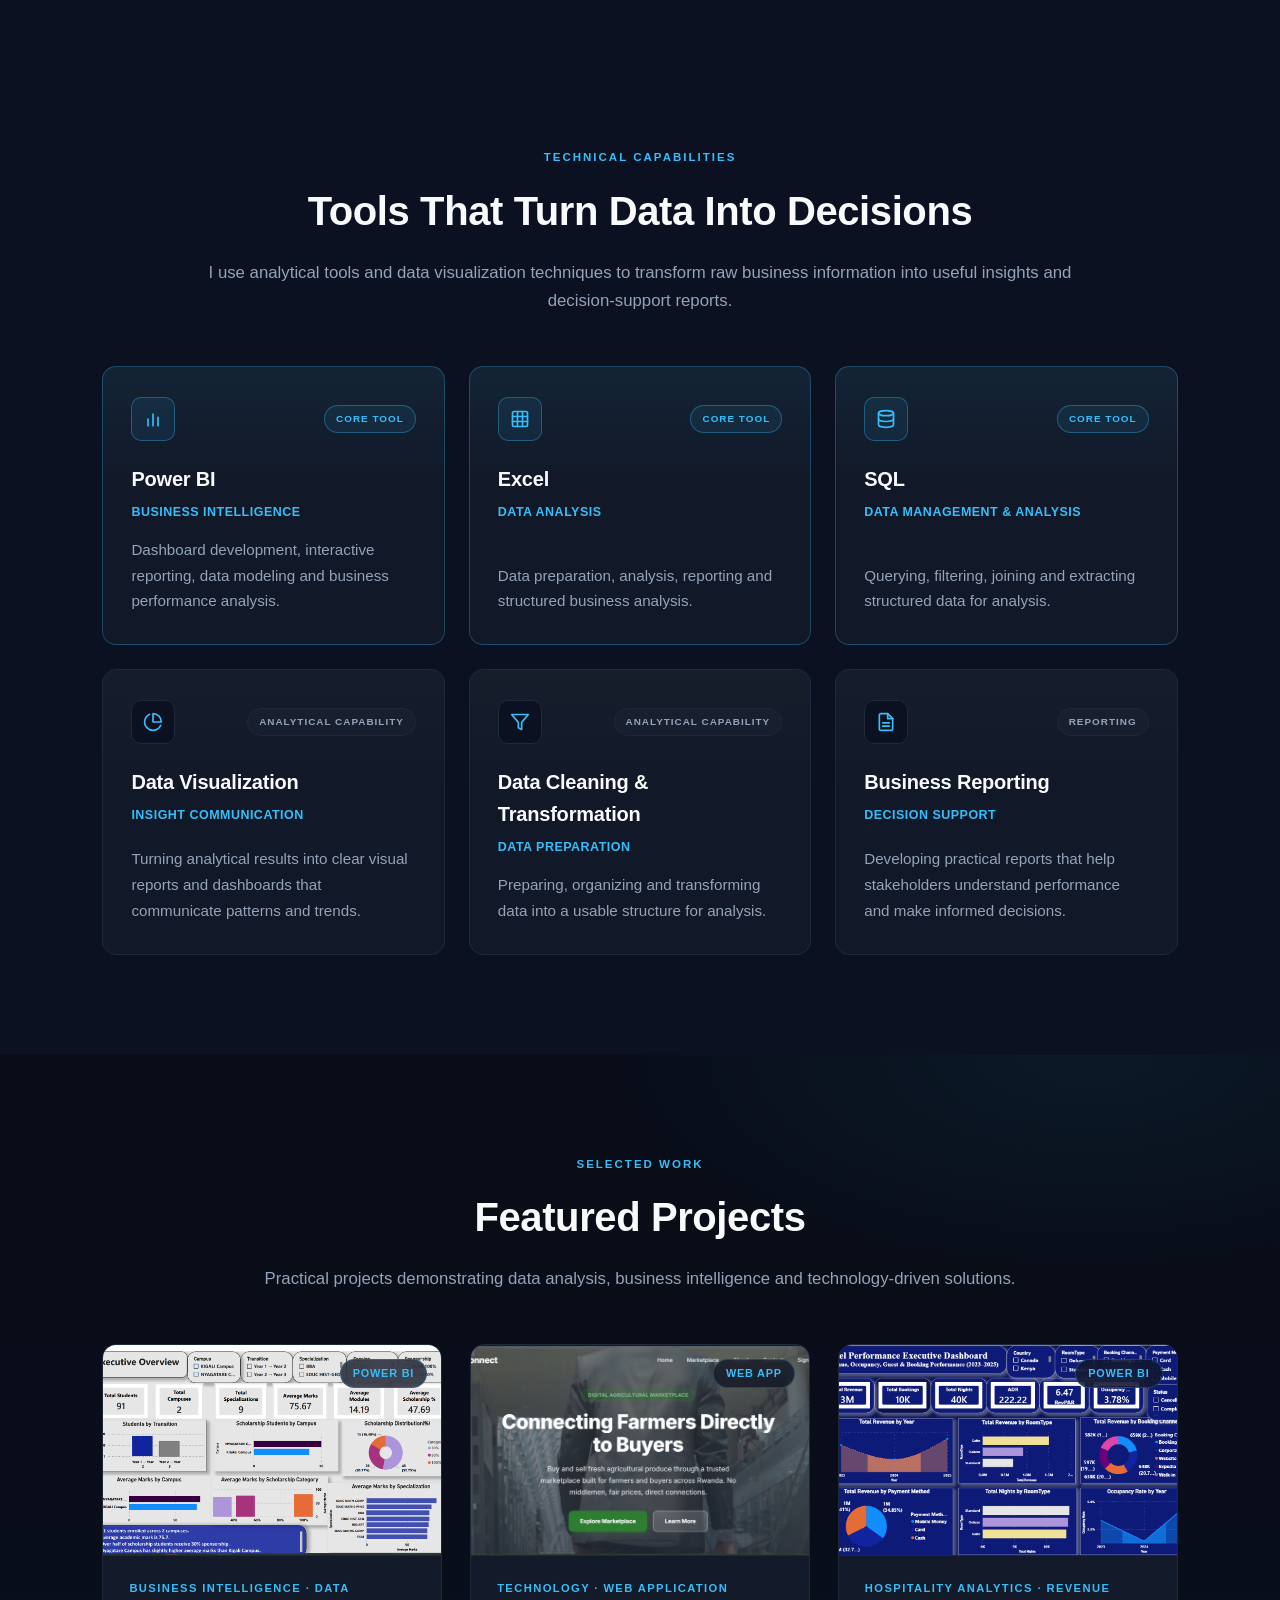
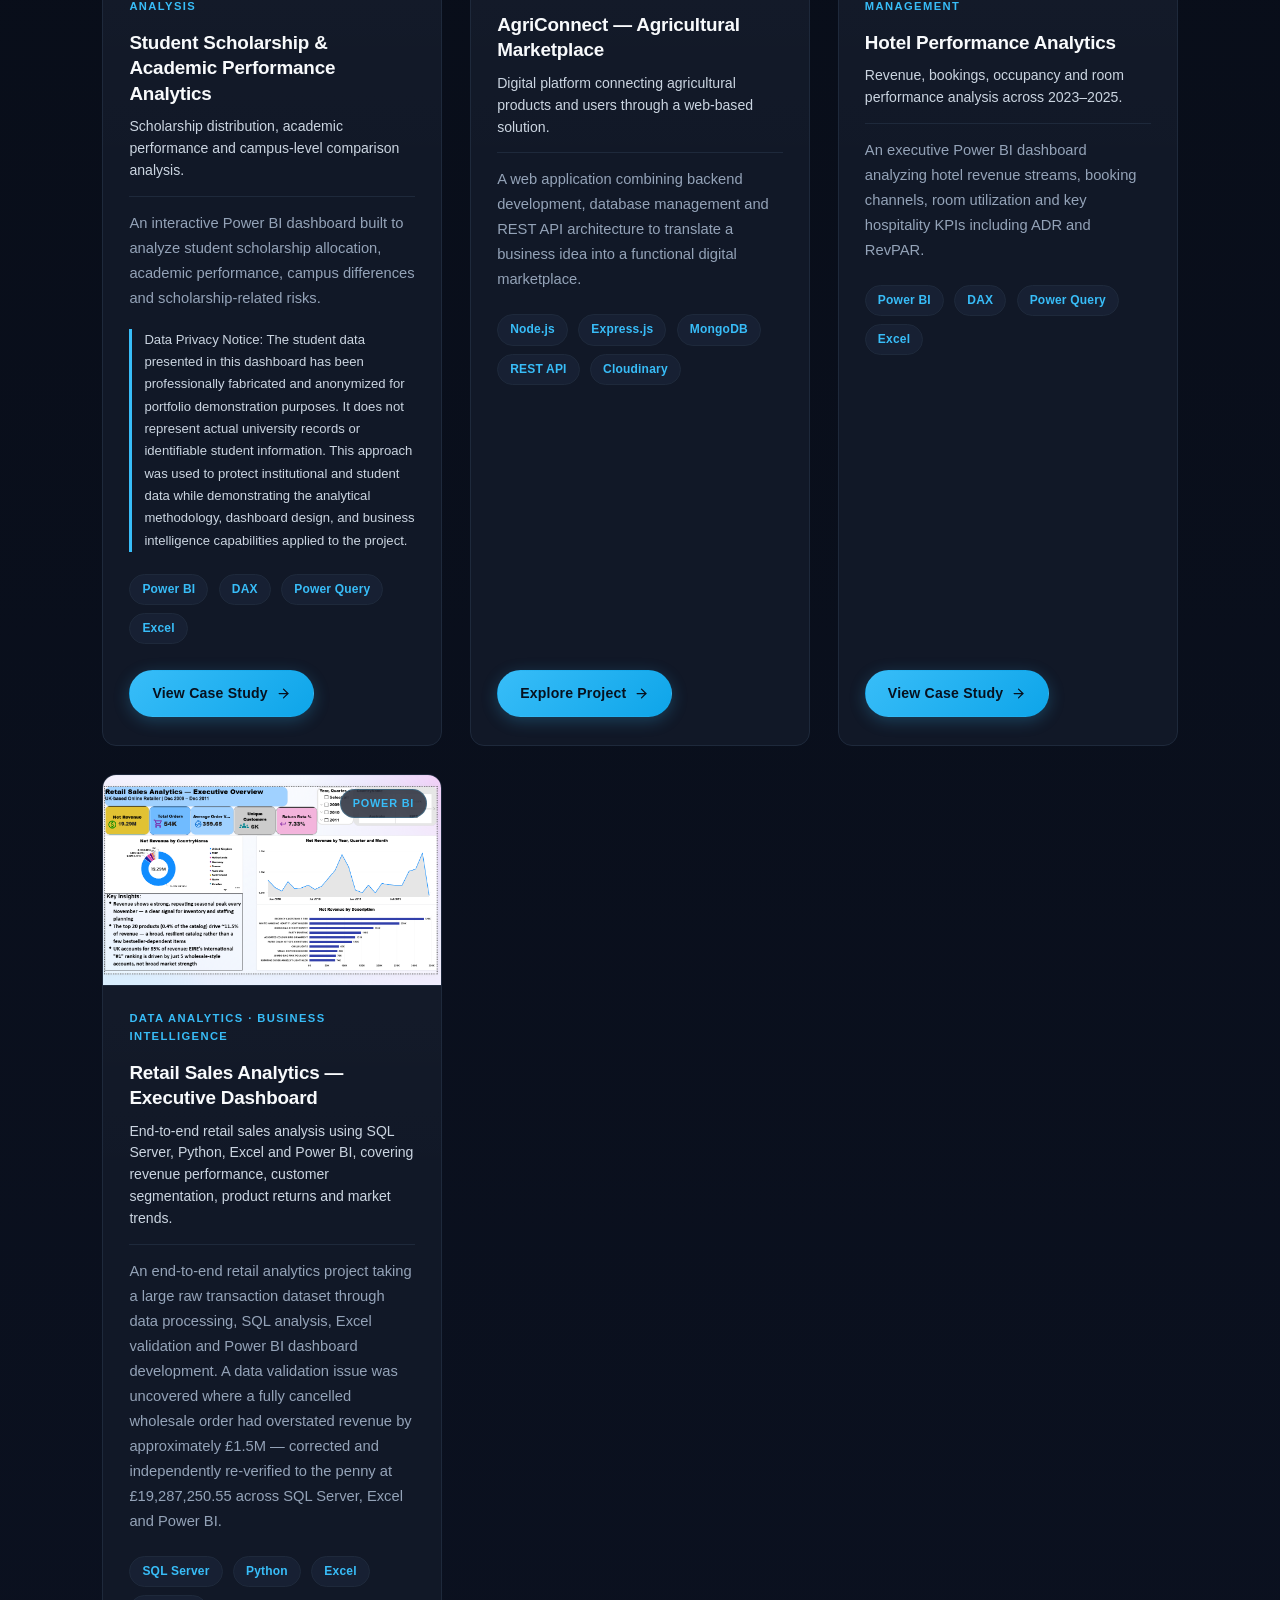
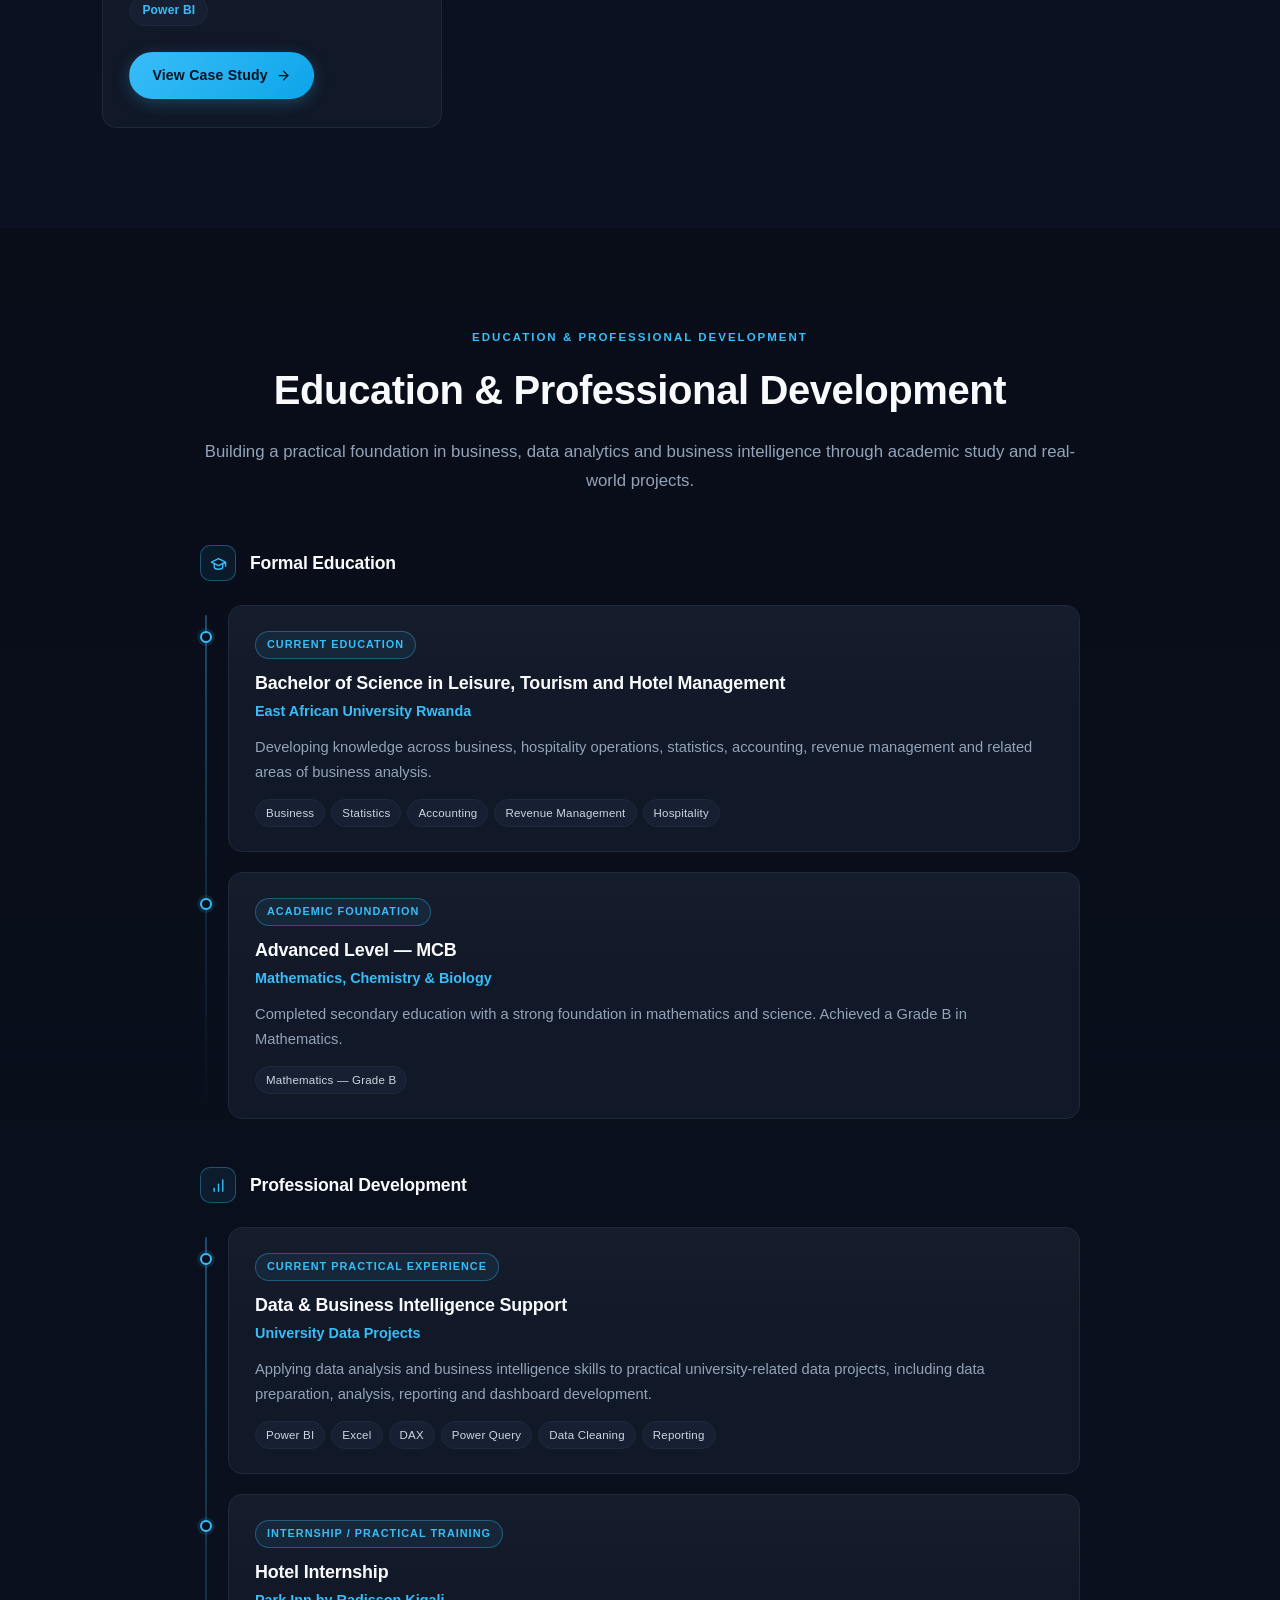
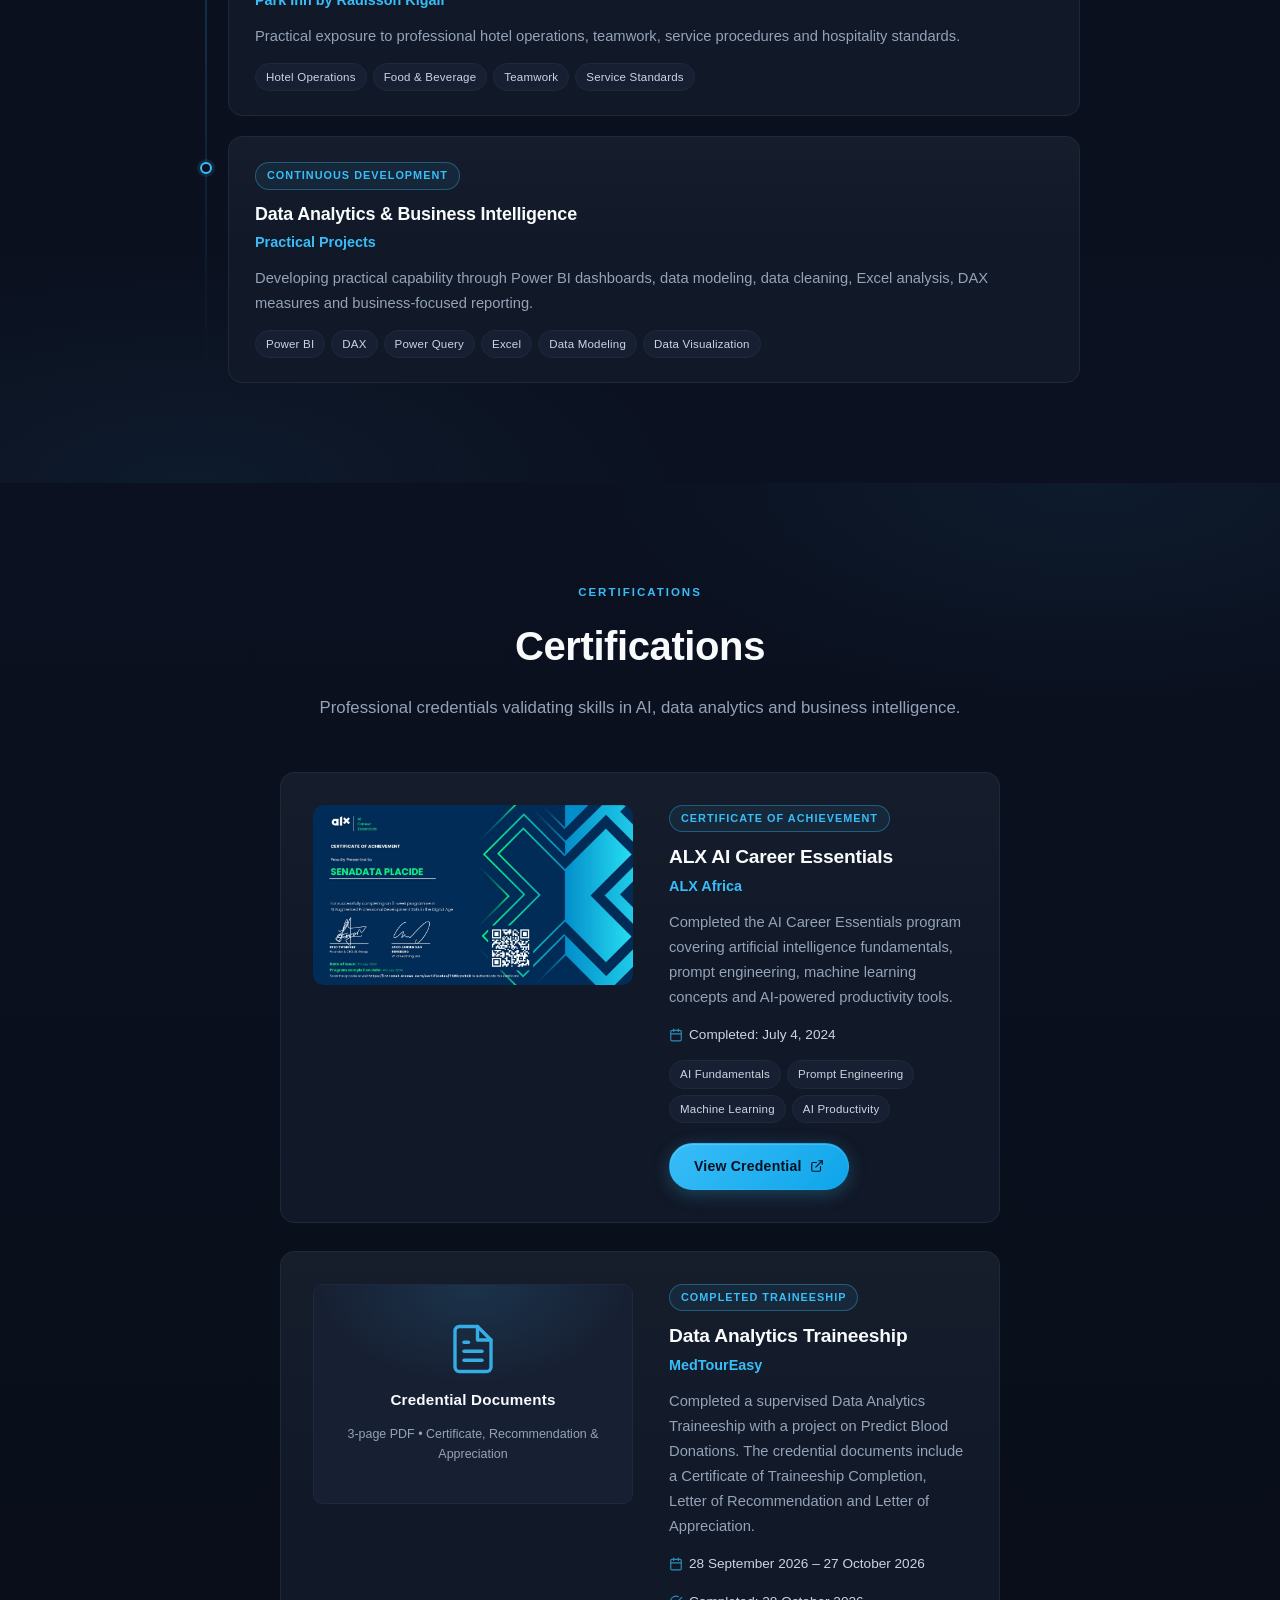
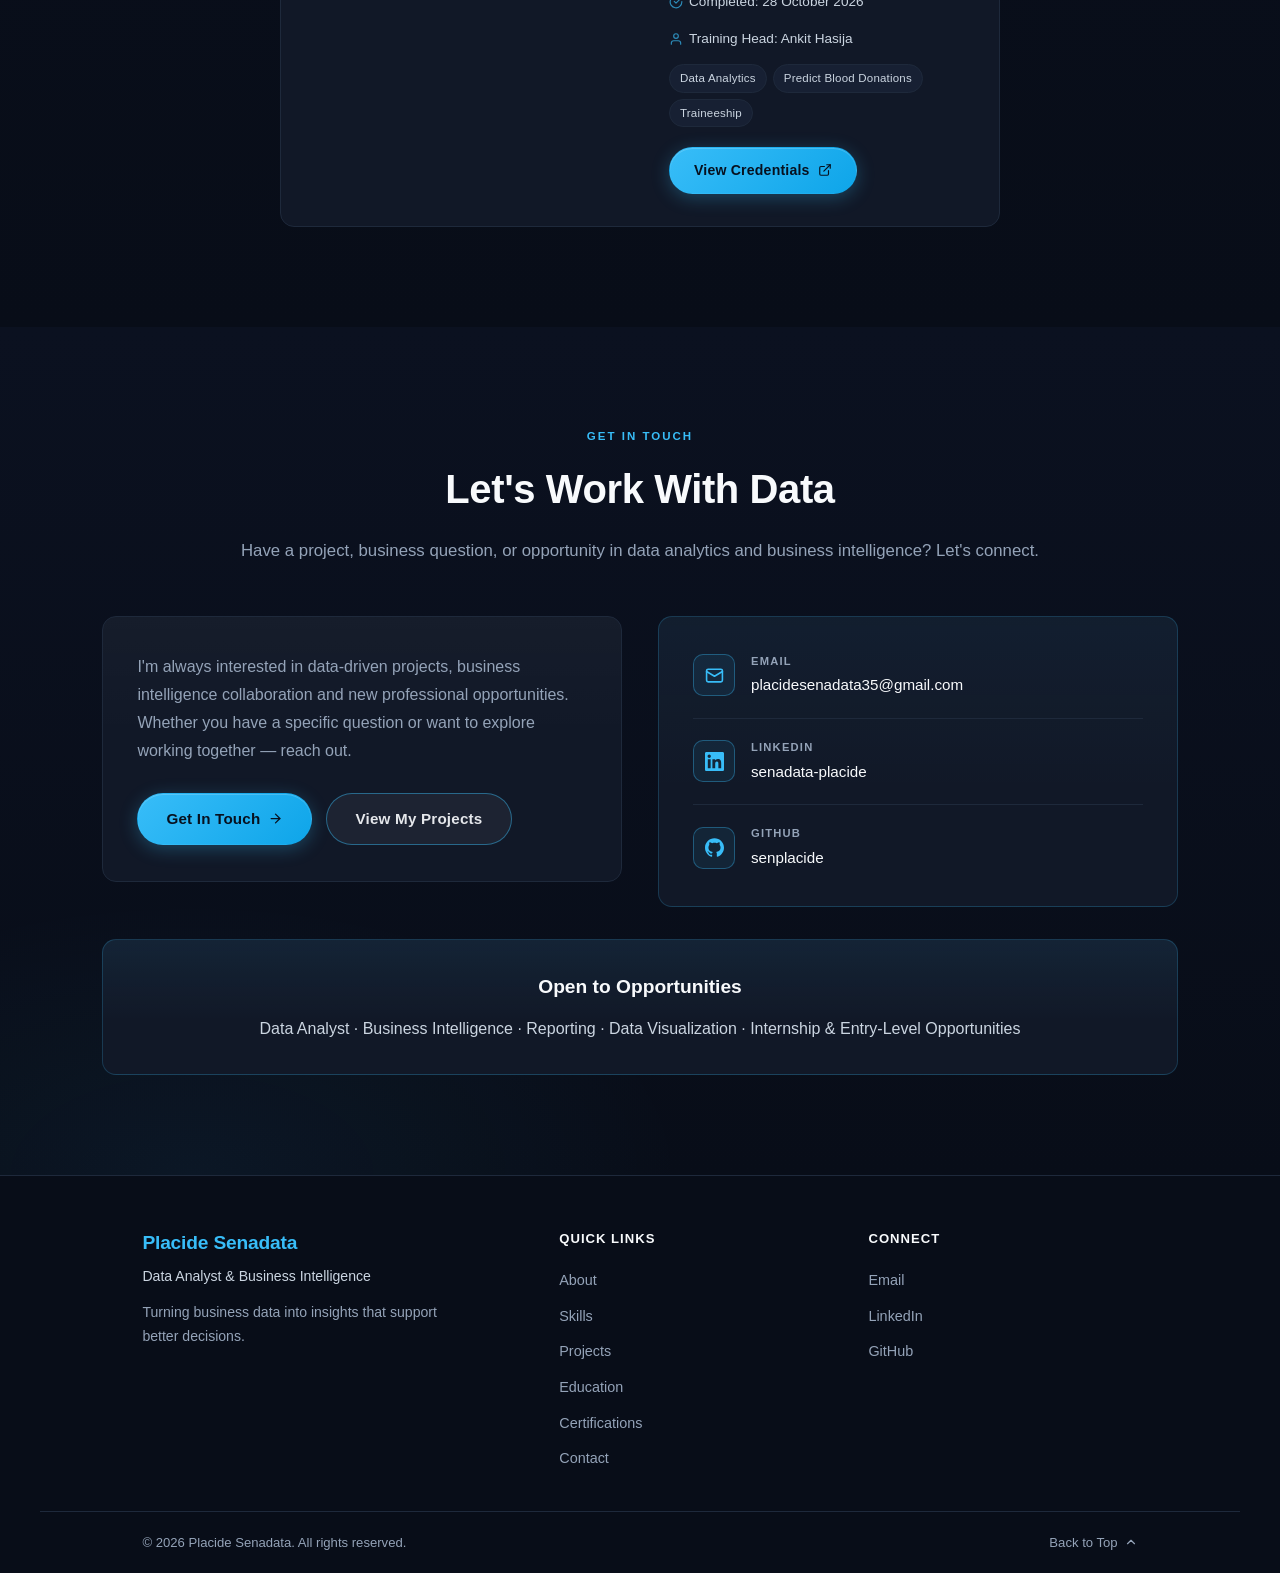
==== commit cdf430bf: "Add MedTourEasy data analytics traineeship credentials" ====
--- a/index.html
+++ b/index.html
@@ -940,6 +940,72 @@
 
                             <a href="https://assets.alx.fm/certificates/8d247b33-f600-4262-af75-727be9ce0931" target="_blank" rel="noopener noreferrer" class="certification-btn-primary">
                                 View Credential
+                                <svg xmlns="http://www.w3.org/2000/svg" width="14" height="14" viewBox="0 0 24 24" fill="none" stroke="currentColor" stroke-width="2" stroke-linecap="round" stroke-linejoin="round" aria-hidden="true"><path d="M18 13v6a2 2 0 0 1-2 2H5a2 2 0 0 1-2-2V8a2 2 0 0 1 2-2h6"/><polyline points="15 3 21 3 21 9"/><line x1="10" x2="21" y1="14" y2="3"/></svg>
+                            </a>
+
+                        </div>
+
+                    </div>
+
+                </div>
+
+                <div class="certification-card">
+
+                    <a
+                        href="assets/documents/medtoureasy-traineeship-credentials.pdf"
+                        target="_blank"
+                        rel="noopener noreferrer"
+                        class="certification-document-link"
+                        aria-label="View MedTourEasy traineeship credentials PDF in a new tab"
+                    >
+                        <svg class="certification-document-icon" xmlns="http://www.w3.org/2000/svg" width="54" height="54" viewBox="0 0 24 24" fill="none" stroke="currentColor" stroke-width="1.5" stroke-linecap="round" stroke-linejoin="round" aria-hidden="true"><path d="M14 2H6a2 2 0 0 0-2 2v16a2 2 0 0 0 2 2h12a2 2 0 0 0 2-2V8z"/><polyline points="14 2 14 8 20 8"/><line x1="16" x2="8" y1="13" y2="13"/><line x1="16" x2="8" y1="17" y2="17"/><line x1="10" x2="8" y1="9" y2="9"/></svg>
+
+                        <span class="certification-document-title">Credential Documents</span>
+
+                        <span class="certification-document-meta">3-page PDF &bull; Certificate, Recommendation &amp; Appreciation</span>
+                    </a>
+
+                    <div class="certification-details">
+
+                        <span class="certification-badge">Completed Traineeship</span>
+
+                        <h4>Data Analytics Traineeship</h4>
+
+                        <p class="certification-issuer">MedTourEasy</p>
+
+                        <p class="certification-desc">
+                            Completed a supervised Data Analytics Traineeship
+                            with a project on Predict Blood Donations. The
+                            credential documents include a Certificate of
+                            Traineeship Completion, Letter of Recommendation
+                            and Letter of Appreciation.
+                        </p>
+
+                        <div class="certification-meta">
+                            <span class="certification-date">
+                                <svg xmlns="http://www.w3.org/2000/svg" width="14" height="14" viewBox="0 0 24 24" fill="none" stroke="currentColor" stroke-width="2" stroke-linecap="round" stroke-linejoin="round" aria-hidden="true"><rect width="18" height="18" x="3" y="4" rx="2" ry="2"/><line x1="16" x2="16" y1="2" y2="6"/><line x1="8" x2="8" y1="2" y2="6"/><line x1="3" x2="21" y1="10" y2="10"/></svg>
+                                28 September 2026 &ndash; 27 October 2026
+                            </span>
+                            <span class="certification-date">
+                                <svg xmlns="http://www.w3.org/2000/svg" width="14" height="14" viewBox="0 0 24 24" fill="none" stroke="currentColor" stroke-width="2" stroke-linecap="round" stroke-linejoin="round" aria-hidden="true"><path d="M22 11.08V12a10 10 0 1 1-5.93-9.14"/><polyline points="22 4 12 14.01 9 11.01"/></svg>
+                                Completed: 28 October 2026
+                            </span>
+                            <span class="certification-date">
+                                <svg xmlns="http://www.w3.org/2000/svg" width="14" height="14" viewBox="0 0 24 24" fill="none" stroke="currentColor" stroke-width="2" stroke-linecap="round" stroke-linejoin="round" aria-hidden="true"><path d="M20 21v-2a4 4 0 0 0-4-4H8a4 4 0 0 0-4 4v2"/><circle cx="12" cy="7" r="4"/></svg>
+                                Training Head: Ankit Hasija
+                            </span>
+                        </div>
+
+                        <div class="certification-tags">
+                            <span>Data Analytics</span>
+                            <span>Predict Blood Donations</span>
+                            <span>Traineeship</span>
+                        </div>
+
+                        <div class="certification-links">
+
+                            <a href="assets/documents/medtoureasy-traineeship-credentials.pdf" target="_blank" rel="noopener noreferrer" class="certification-btn-primary">
+                                View Credentials
                                 <svg xmlns="http://www.w3.org/2000/svg" width="14" height="14" viewBox="0 0 24 24" fill="none" stroke="currentColor" stroke-width="2" stroke-linecap="round" stroke-linejoin="round" aria-hidden="true"><path d="M18 13v6a2 2 0 0 1-2 2H5a2 2 0 0 1-2-2V8a2 2 0 0 1 2-2h6"/><polyline points="15 3 21 3 21 9"/><line x1="10" x2="21" y1="14" y2="3"/></svg>
                             </a>
 
--- a/style.css
+++ b/style.css
@@ -1216,6 +1216,8 @@
 .certifications-grid {
     max-width: 720px;
     margin: 0 auto;
+    display: grid;
+    gap: 28px;
 }
 
 /* --- Card --- */
@@ -1284,6 +1286,57 @@
 
 .certification-image-link:hover .certification-image-overlay {
     opacity: 1;
+}
+
+/* --- Document Preview --- */
+
+.certification-document-link {
+    display: flex;
+    flex-direction: column;
+    align-items: center;
+    justify-content: center;
+    gap: 12px;
+    min-height: 220px;
+    padding: 28px 24px;
+    border-radius: var(--radius-md);
+    border: 1px solid var(--border);
+    background:
+        radial-gradient(220px 140px at 50% 0%, rgba(56, 189, 248, 0.12), transparent 70%),
+        var(--surface-tag);
+    text-align: center;
+    transition:
+        border-color var(--transition),
+        transform var(--transition);
+}
+
+.certification-document-link:hover {
+    border-color: var(--accent-border);
+    transform: translateY(-2px);
+}
+
+.certification-document-link:focus-visible {
+    outline: 2px solid var(--accent);
+    outline-offset: 3px;
+}
+
+.certification-document-icon {
+    width: 54px;
+    height: 54px;
+    color: var(--accent);
+    opacity: 0.9;
+}
+
+.certification-document-title {
+    color: var(--text-primary);
+    font-size: 0.95rem;
+    font-weight: 600;
+    letter-spacing: 0.2px;
+}
+
+.certification-document-meta {
+    color: var(--text-muted);
+    font-size: 0.78rem;
+    line-height: 1.6;
 }
 
 /* --- Details --- */
@@ -2271,6 +2324,11 @@
         max-width: 360px;
     }
 
+    .certification-document-link {
+        width: 100%;
+        max-width: 360px;
+    }
+
     .cert-lightbox {
         padding: 24px;
     }
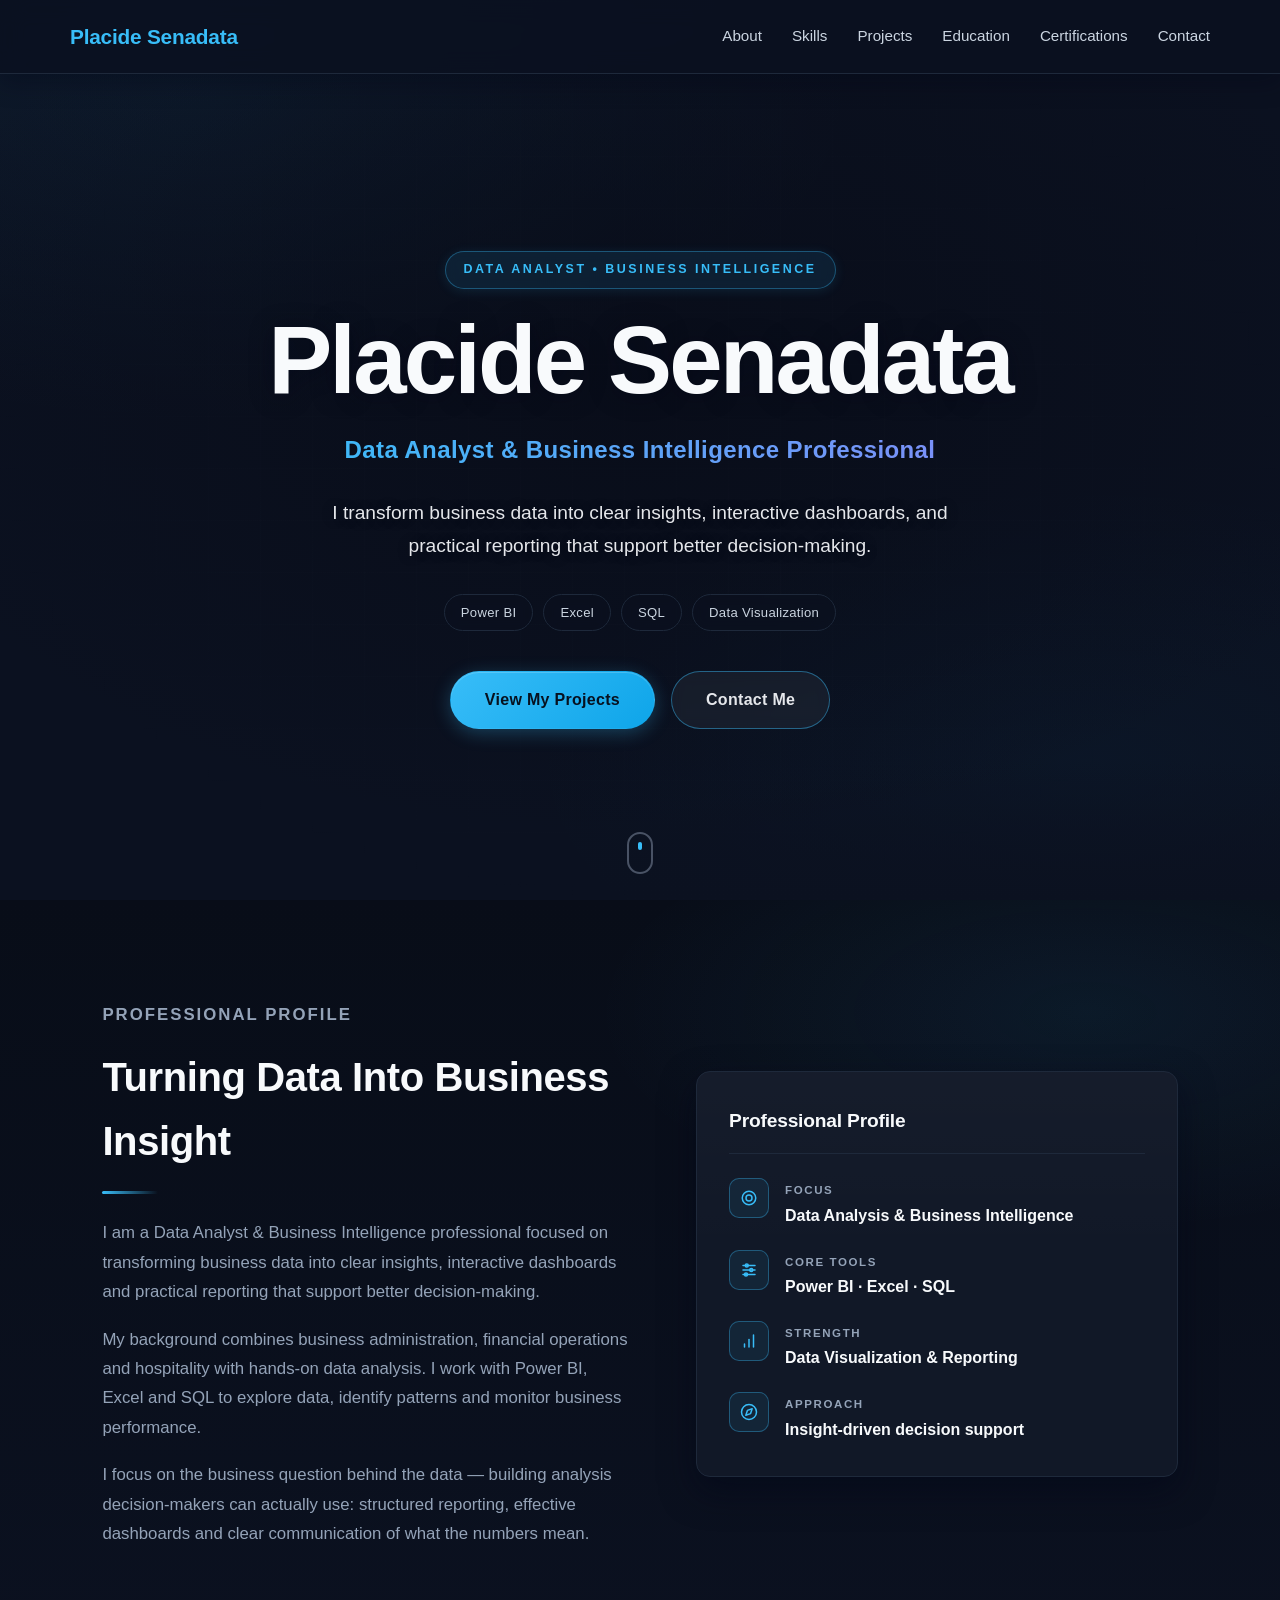
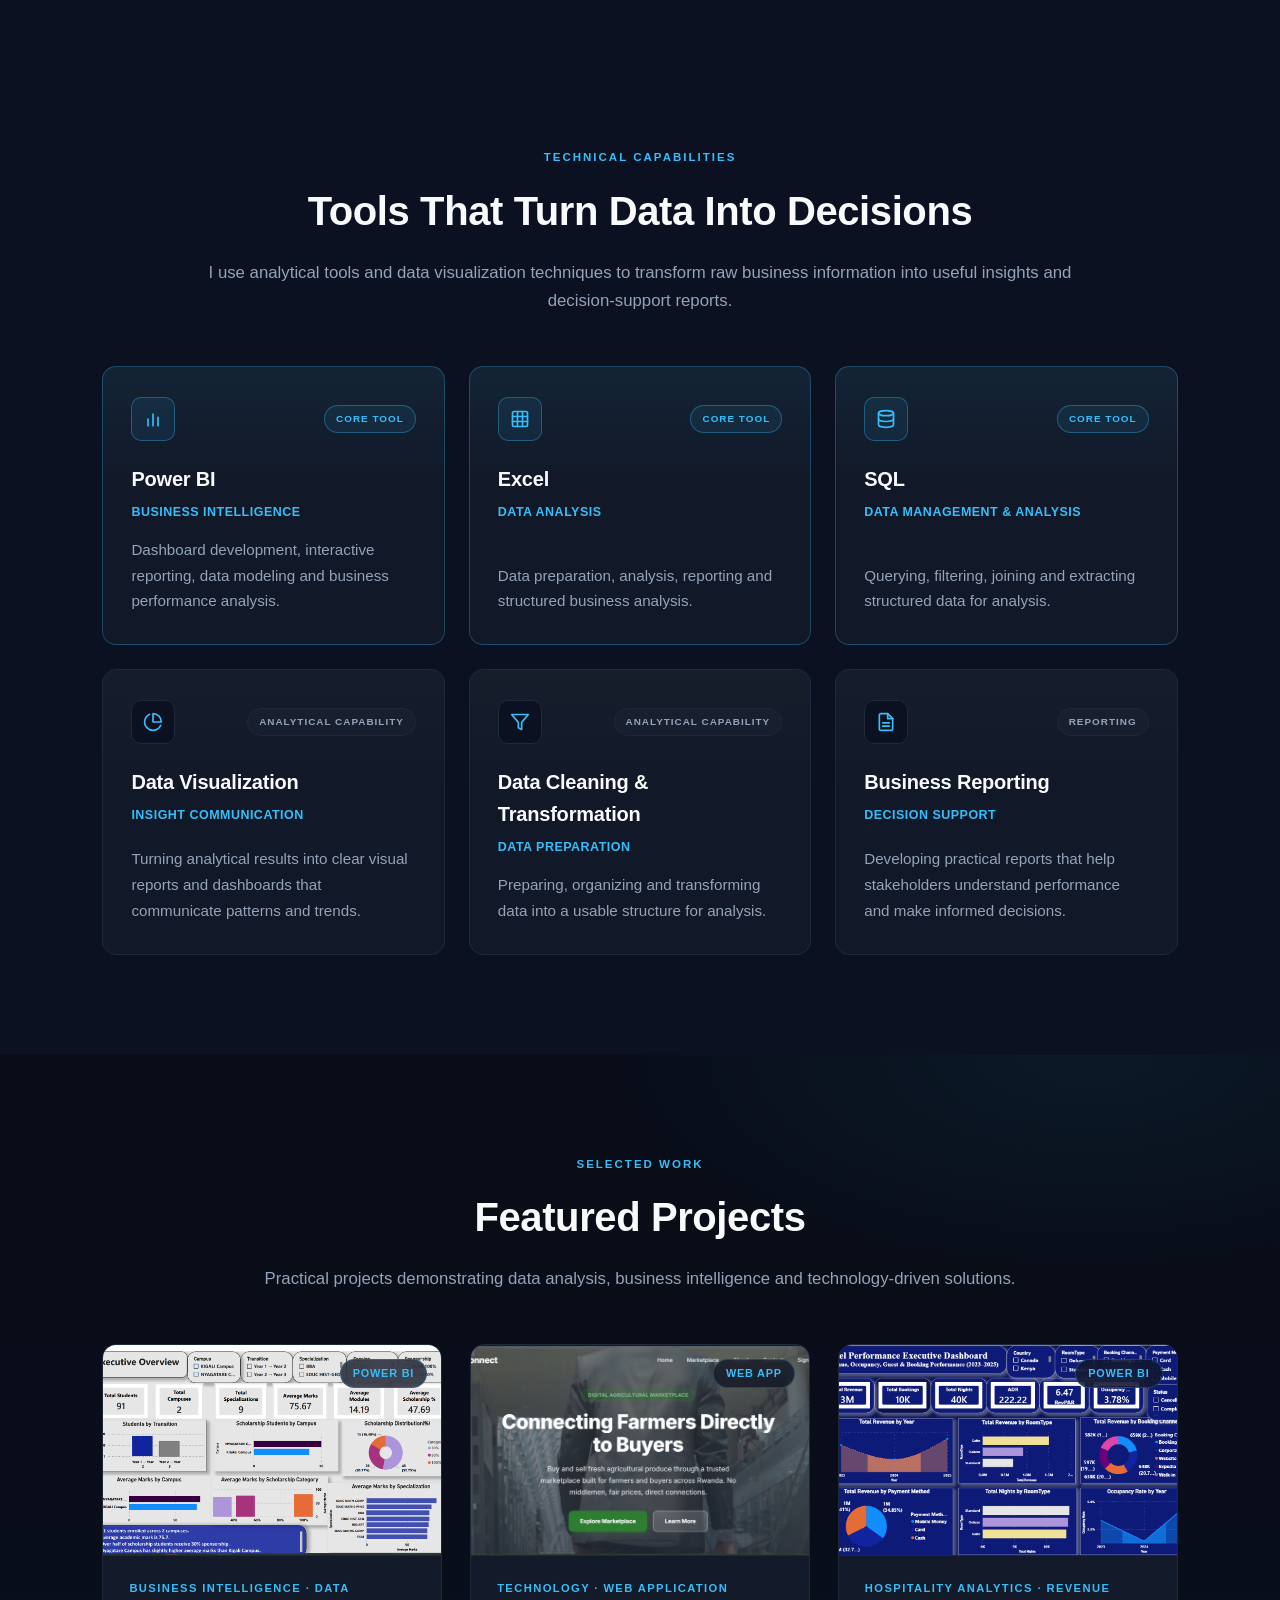
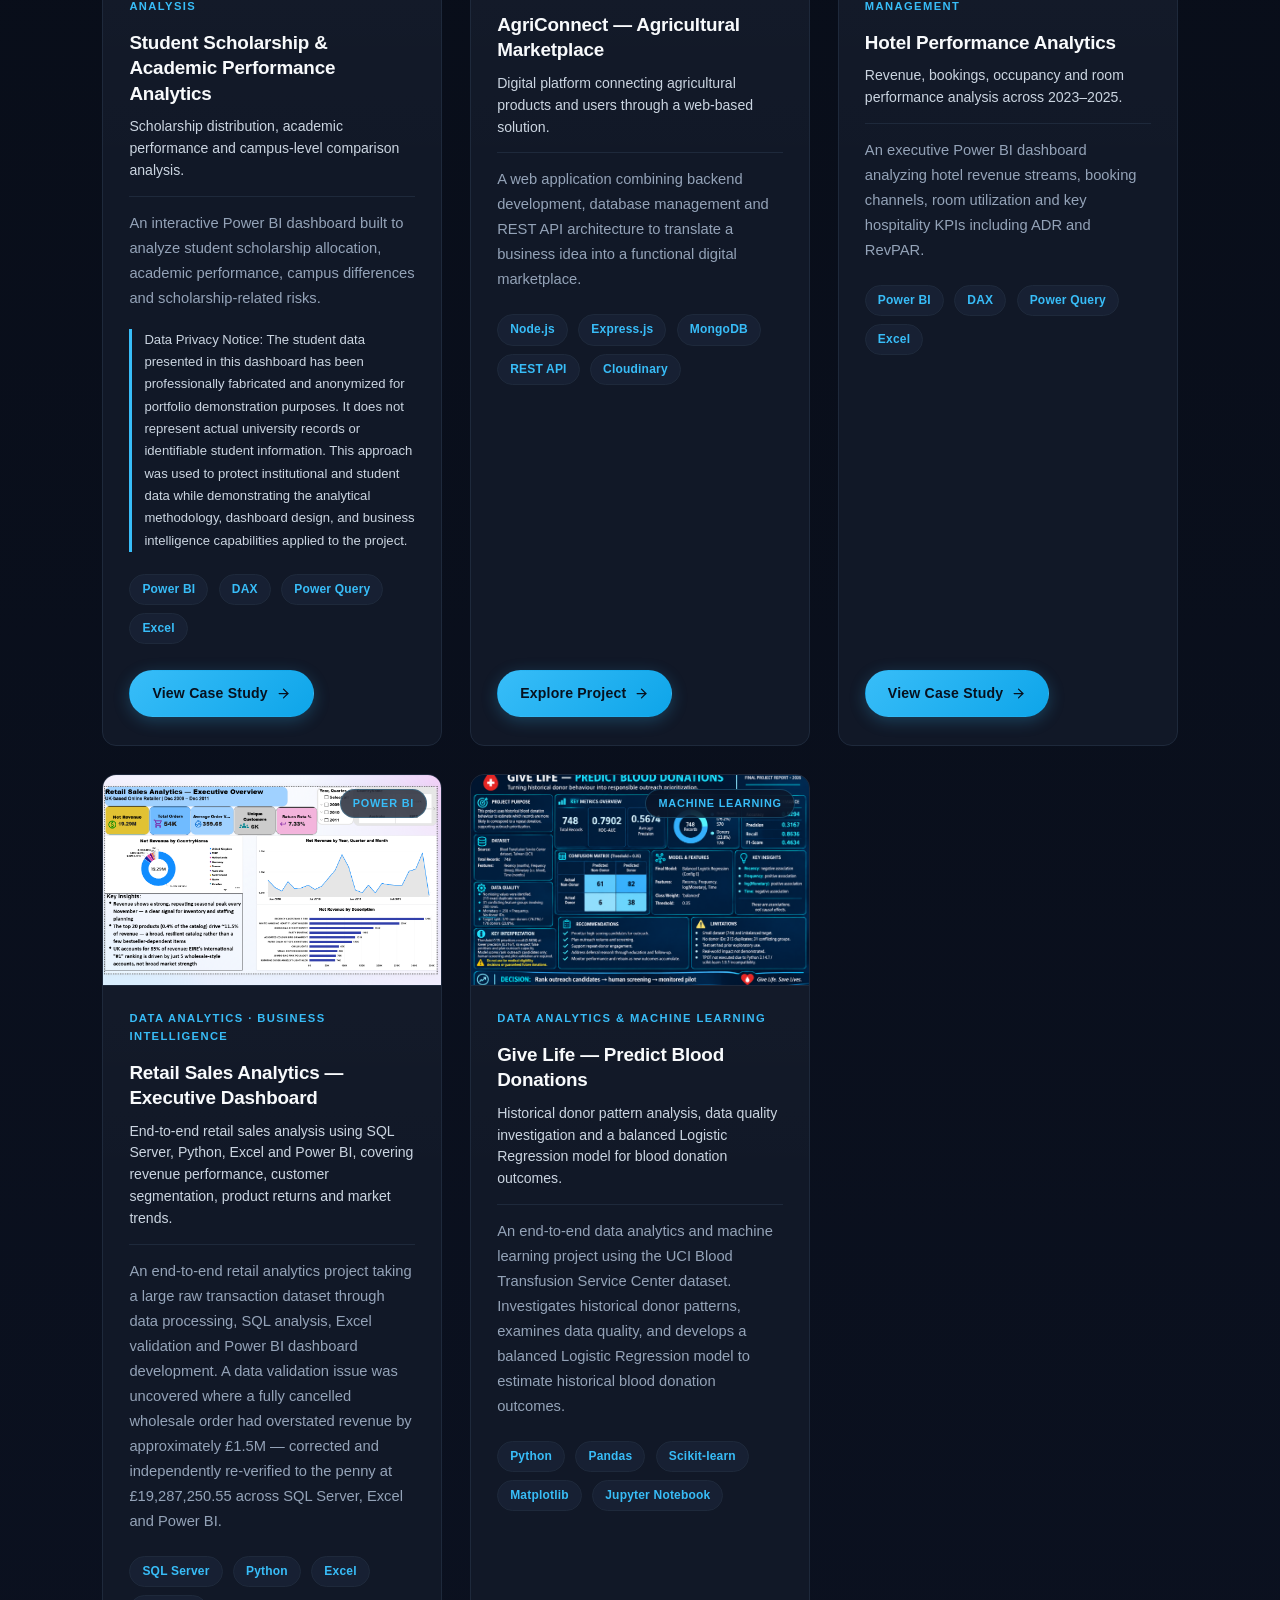
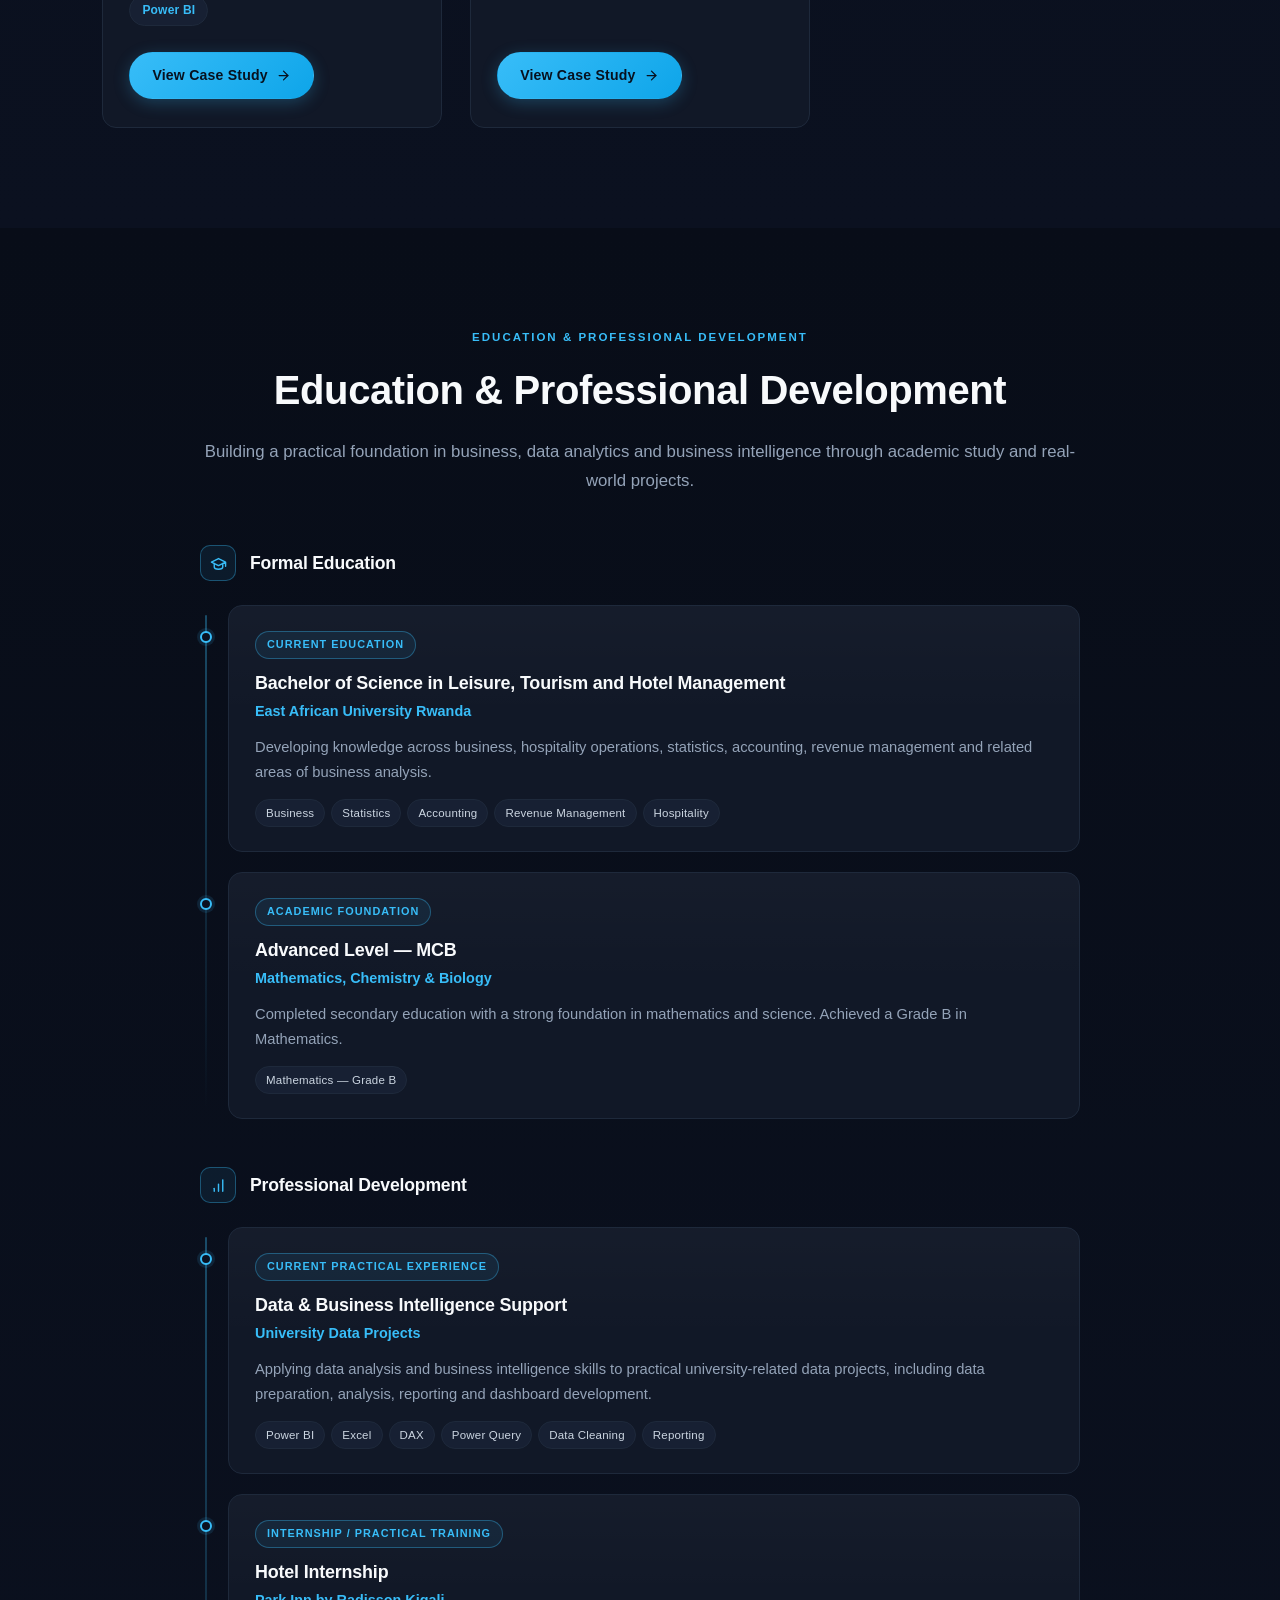
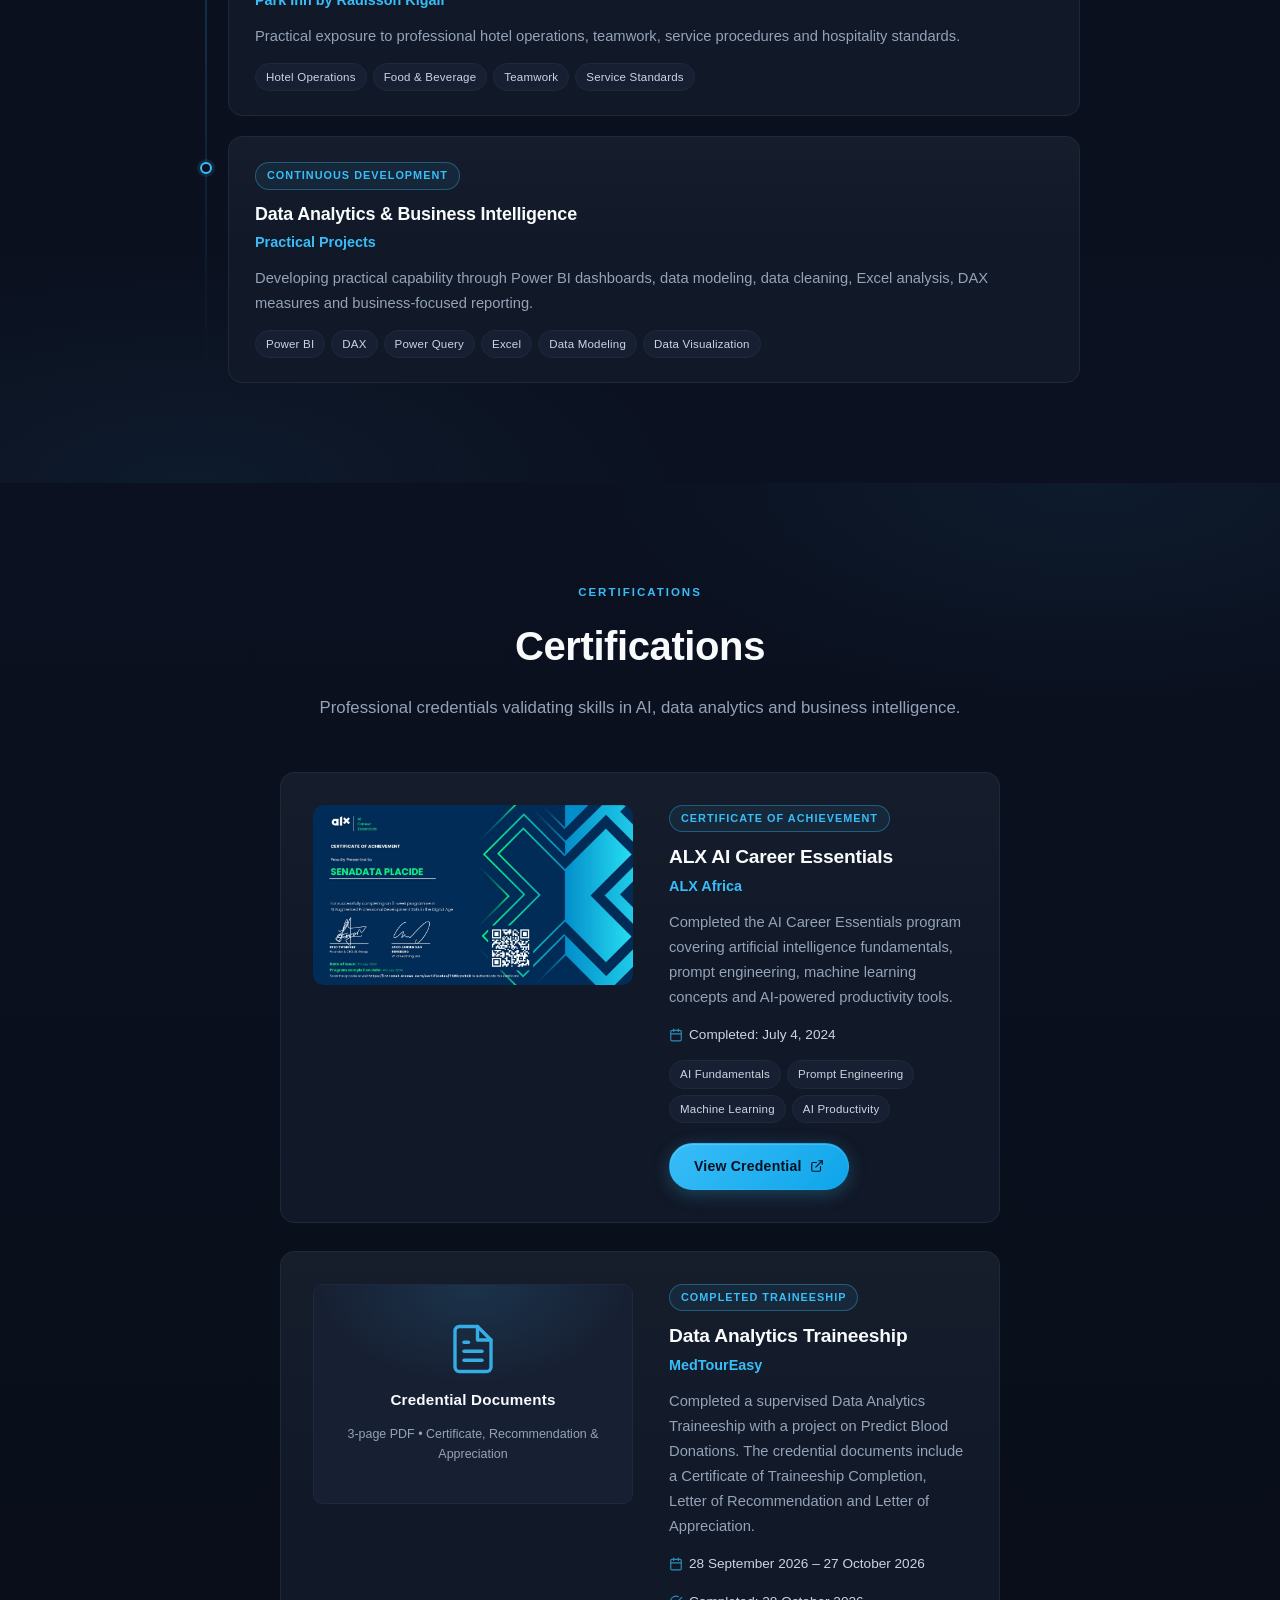
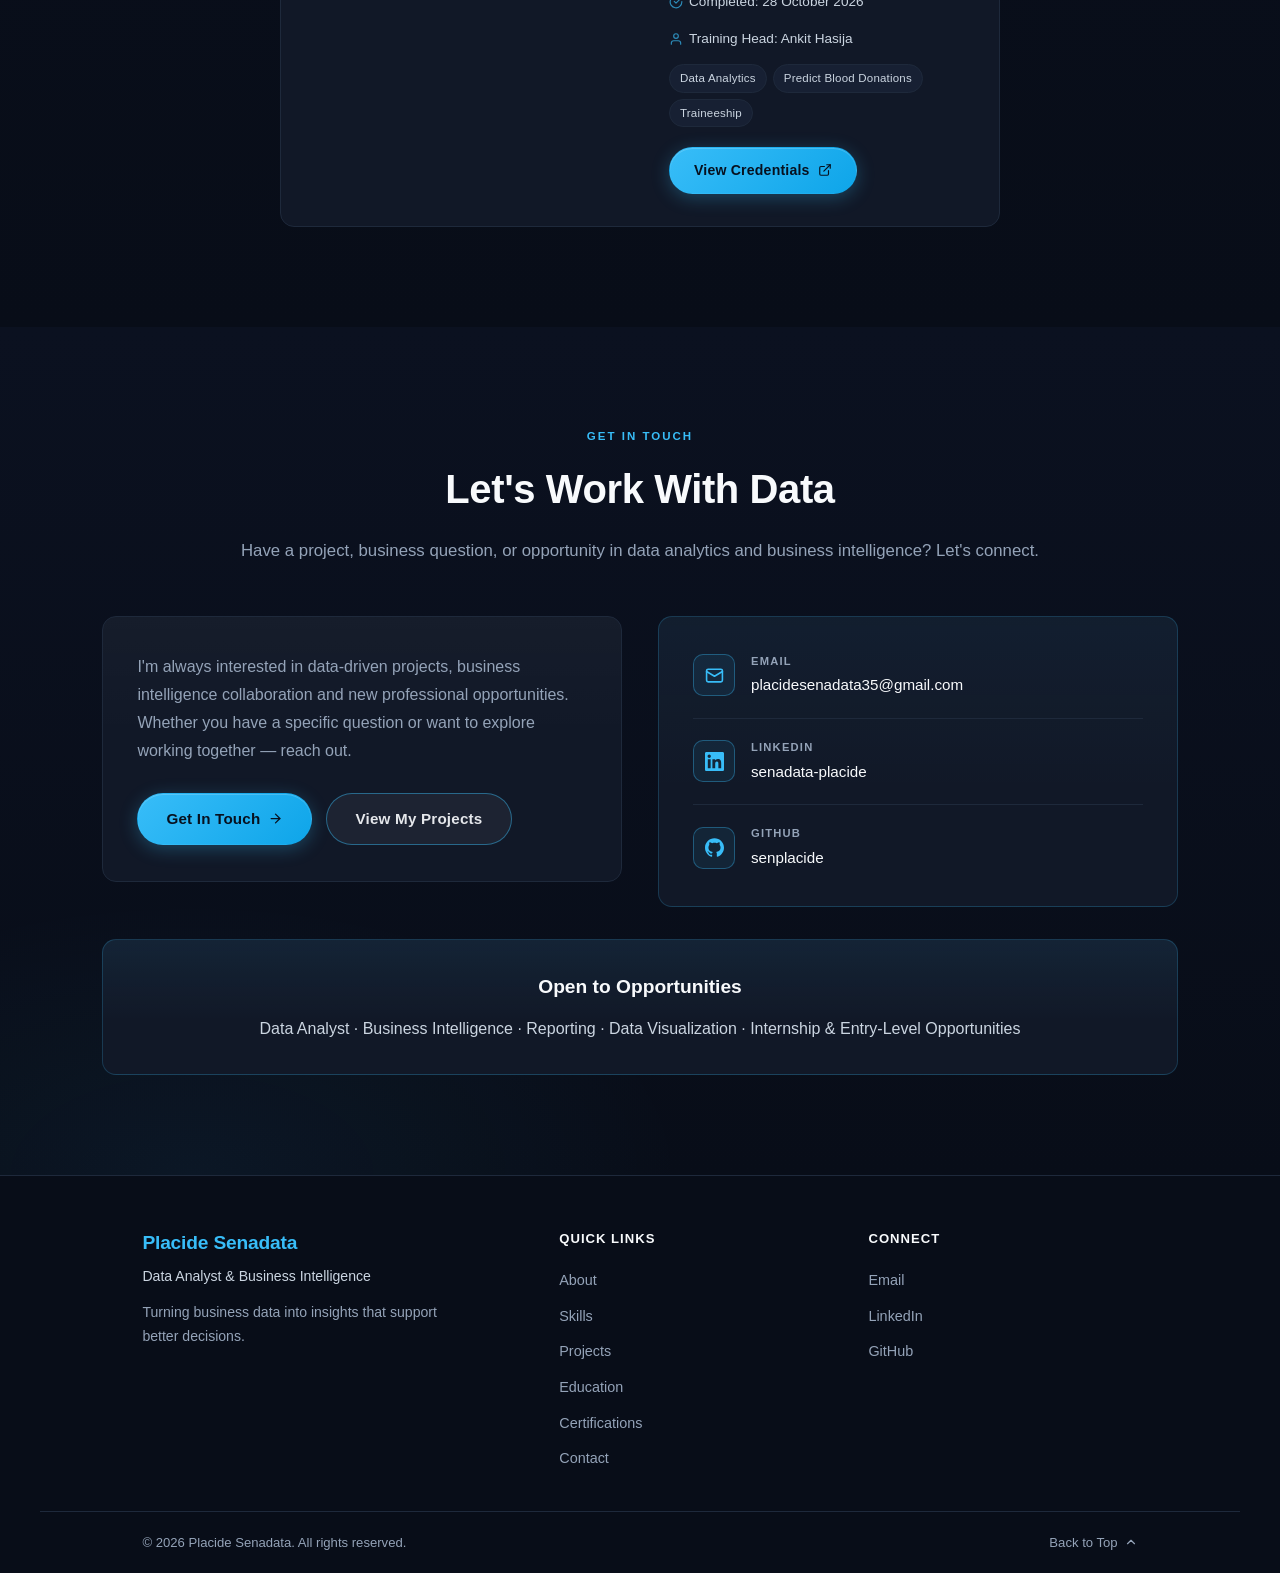
==== commit 70df5dae: "Add Give Life — Predict Blood Donations project Add end-to-end data analytics and machine learning c" ====
--- a/index.html
+++ b/index.html
@@ -615,6 +615,58 @@
                         </div>
 
                         <a href="projects/retail-sales-analytics.html" class="project-link" aria-label="View case study for Retail Sales Analytics — Executive Dashboard">
+                            View Case Study
+                            <svg xmlns="http://www.w3.org/2000/svg" width="16" height="16" viewBox="0 0 24 24" fill="none" stroke="currentColor" stroke-width="2" stroke-linecap="round" stroke-linejoin="round" aria-hidden="true"><path d="M5 12h14"/><path d="m12 5 7 7-7 7"/></svg>
+                        </a>
+
+                    </div>
+
+                </article>
+
+                <!-- Give Life — Predict Blood Donations -->
+                <article class="project-card">
+
+                    <div class="project-image">
+                        <img
+                            src="assets/images/Blood Donation Prediction Dashboard.png"
+                            alt="Dashboard preview for the Give Life — Predict Blood Donations project"
+                            loading="lazy"
+                        >
+                        <span class="project-image-badge" aria-hidden="true">Machine Learning</span>
+                    </div>
+
+                    <div class="project-content">
+
+                        <div class="project-meta">
+                            <p class="project-category">Data Analytics &amp; Machine Learning</p>
+                        </div>
+
+                        <h3>Give Life — Predict Blood Donations</h3>
+
+                        <p class="project-context">
+                            Historical donor pattern analysis, data quality
+                            investigation and a balanced Logistic Regression
+                            model for blood donation outcomes.
+                        </p>
+
+                        <p class="project-desc">
+                            An end-to-end data analytics and machine learning
+                            project using the UCI Blood Transfusion Service
+                            Center dataset. Investigates historical donor
+                            patterns, examines data quality, and develops a
+                            balanced Logistic Regression model to estimate
+                            historical blood donation outcomes.
+                        </p>
+
+                        <div class="project-tags">
+                            <span>Python</span>
+                            <span>Pandas</span>
+                            <span>Scikit-learn</span>
+                            <span>Matplotlib</span>
+                            <span>Jupyter Notebook</span>
+                        </div>
+
+                        <a href="projects/blood-donation-prediction.html" class="project-link" aria-label="View case study for Give Life — Predict Blood Donations">
                             View Case Study
                             <svg xmlns="http://www.w3.org/2000/svg" width="16" height="16" viewBox="0 0 24 24" fill="none" stroke="currentColor" stroke-width="2" stroke-linecap="round" stroke-linejoin="round" aria-hidden="true"><path d="M5 12h14"/><path d="m12 5 7 7-7 7"/></svg>
                         </a>
--- a/style.css
+++ b/style.css
@@ -2075,6 +2075,177 @@
 }
 
 
+/* Project metrics */
+
+.project-metrics {
+    display: grid;
+    grid-template-columns: repeat(3, 1fr);
+    gap: 20px;
+    margin: 20px 0;
+}
+
+.project-metric {
+    background: linear-gradient(180deg, rgba(255, 255, 255, 0.02), transparent 45%), var(--surface);
+    padding: 22px;
+    border-radius: var(--radius-md);
+    border: 1px solid var(--border);
+}
+
+.project-metric-value {
+    display: block;
+    color: var(--accent);
+    font-size: clamp(1.35rem, 2.6vw, 1.9rem);
+    font-weight: 700;
+    letter-spacing: -0.02em;
+    line-height: 1.15;
+    margin-bottom: 6px;
+}
+
+.project-metric-label {
+    display: block;
+    color: var(--text-muted);
+    font-size: 0.82rem;
+    line-height: 1.5;
+}
+
+
+/* Project tables */
+
+.project-table-wrap {
+    margin: 20px 0;
+    overflow-x: auto;
+    -webkit-overflow-scrolling: touch;
+    border: 1px solid var(--border);
+    border-radius: var(--radius-md);
+    background: var(--surface);
+}
+
+.project-table {
+    width: 100%;
+    min-width: 440px;
+    border-collapse: collapse;
+    font-size: 0.9rem;
+}
+
+.project-table caption {
+    padding: 14px 18px;
+    border-bottom: 1px solid var(--border);
+    color: var(--text-dim);
+    font-size: 0.82rem;
+    font-weight: 600;
+    text-align: left;
+}
+
+.project-table th,
+.project-table td {
+    padding: 12px 18px;
+    border-bottom: 1px solid var(--border);
+    text-align: left;
+}
+
+.project-table thead th {
+    background: var(--surface-tag);
+    color: var(--accent);
+    font-size: 0.76rem;
+    font-weight: 700;
+    letter-spacing: 0.5px;
+    text-transform: uppercase;
+}
+
+.project-table tbody tr:last-child th,
+.project-table tbody tr:last-child td {
+    border-bottom: none;
+}
+
+.project-table tbody td {
+    color: var(--text-muted);
+}
+
+.project-table tbody td:first-child {
+    color: var(--text-dim);
+    font-weight: 500;
+}
+
+.project-table--matrix {
+    min-width: 520px;
+}
+
+.project-table--matrix th,
+.project-table--matrix td {
+    text-align: center;
+}
+
+.project-table--matrix tbody th {
+    background: transparent;
+    color: var(--text-dim);
+    font-size: 0.9rem;
+    font-weight: 500;
+    letter-spacing: normal;
+    text-align: left;
+    text-transform: none;
+}
+
+.project-table--matrix tbody td {
+    color: var(--text-primary);
+    font-size: 1.05rem;
+    font-weight: 600;
+}
+
+
+/* Project content helpers */
+
+.project-callout {
+    margin: 20px 0;
+    padding: 16px 18px;
+    border-left: 3px solid var(--accent);
+    border-radius: var(--radius-sm);
+    background: var(--accent-soft);
+    color: var(--text-dim);
+    font-size: 0.9rem;
+    line-height: 1.7;
+}
+
+.project-callout strong {
+    color: var(--text-primary);
+}
+
+.project-subheading {
+    margin: 30px 0 10px;
+    color: var(--accent);
+    font-size: 1rem;
+}
+
+.project-list {
+    margin: 16px 0 0;
+    padding-left: 22px;
+    color: var(--text-muted);
+    line-height: 1.7;
+}
+
+.project-list li {
+    margin-bottom: 10px;
+}
+
+.project-list li:last-child {
+    margin-bottom: 0;
+}
+
+.project-list strong {
+    color: var(--text-primary);
+}
+
+.project-source-link {
+    color: var(--accent);
+    font-weight: 600;
+    text-decoration: underline;
+    text-underline-offset: 3px;
+}
+
+.project-source-link:hover {
+    color: var(--accent-hover);
+}
+
+
 /* Back button */
 
 .back-projects {
@@ -2097,6 +2268,10 @@
     .projects-container {
         grid-template-columns: 1fr 1fr;
         gap: 22px;
+    }
+
+    .project-metrics {
+        grid-template-columns: repeat(2, 1fr);
     }
 
     .skills-grid {
@@ -2292,6 +2467,15 @@
         justify-content: center;
     }
 
+    .project-metrics {
+        grid-template-columns: 1fr;
+    }
+
+    .project-table th,
+    .project-table td {
+        padding: 10px 12px;
+    }
+
     .about-profile {
         padding: 26px 22px;
     }
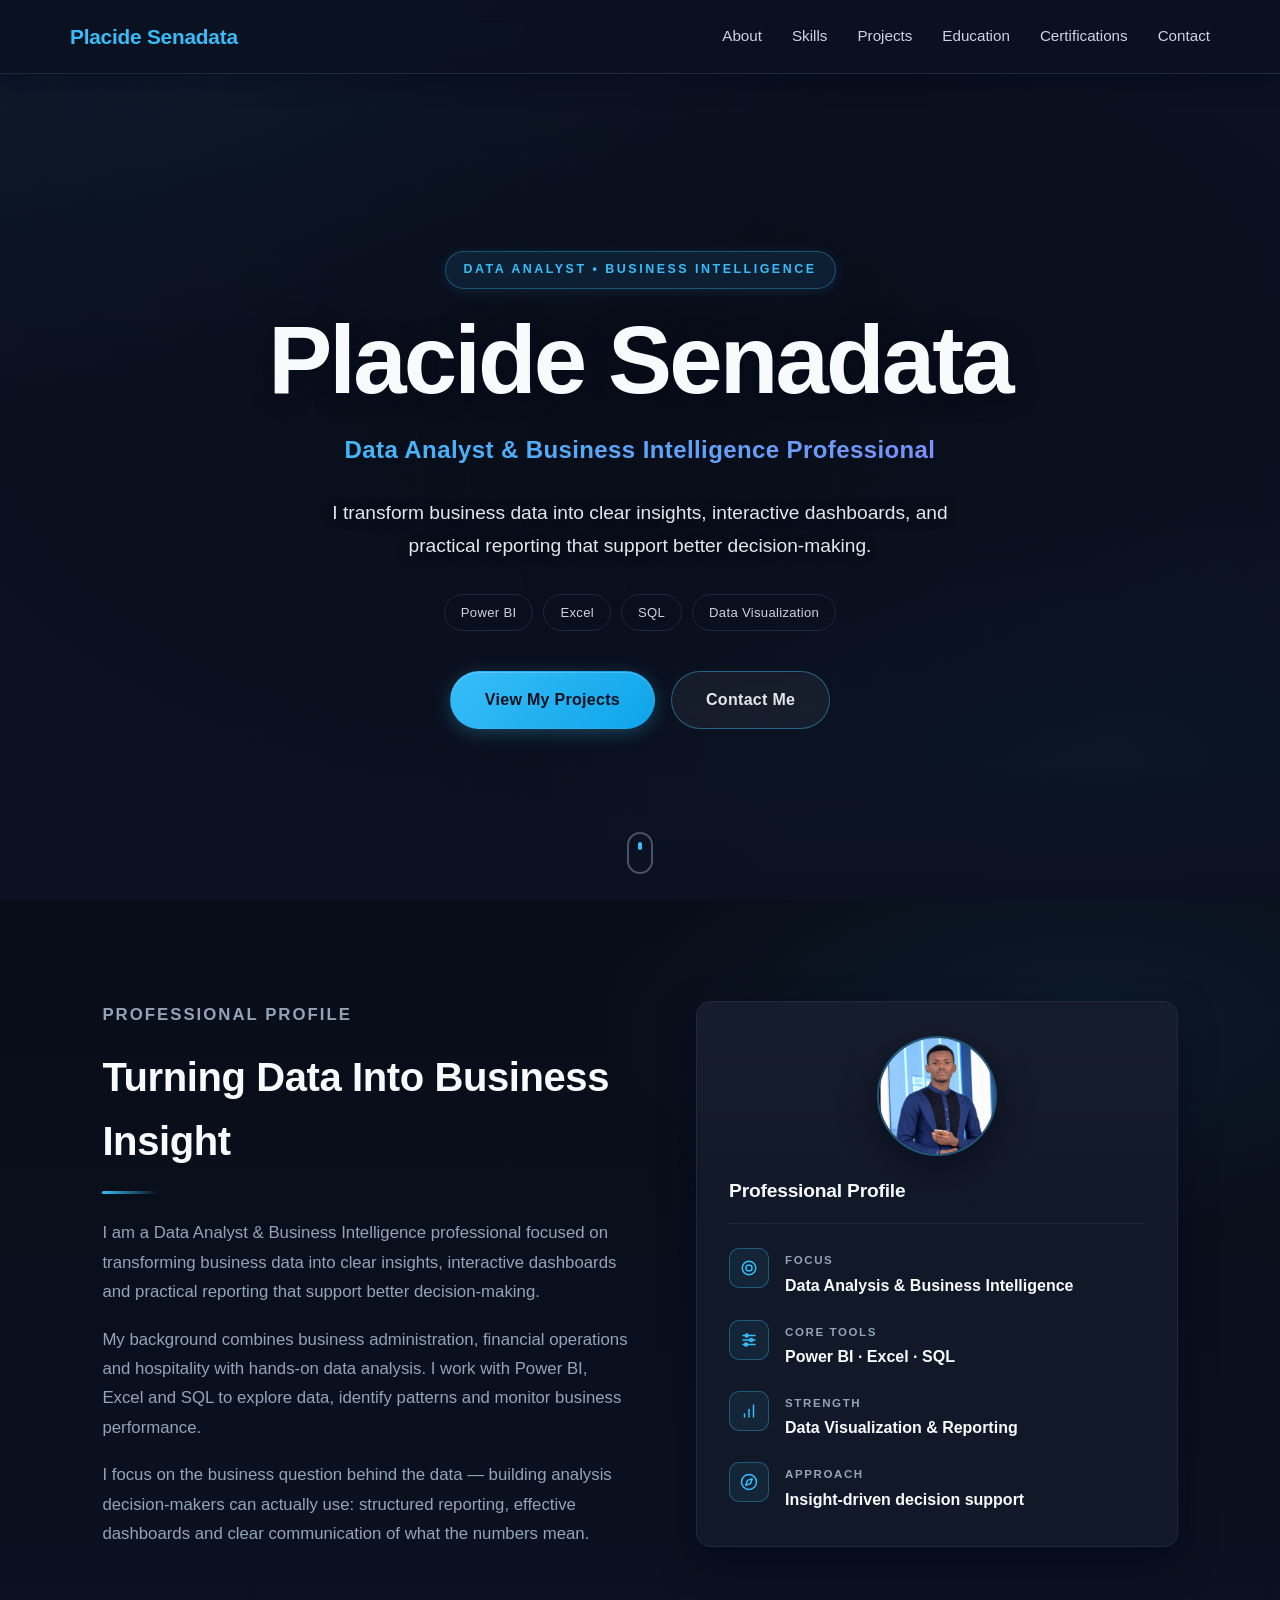
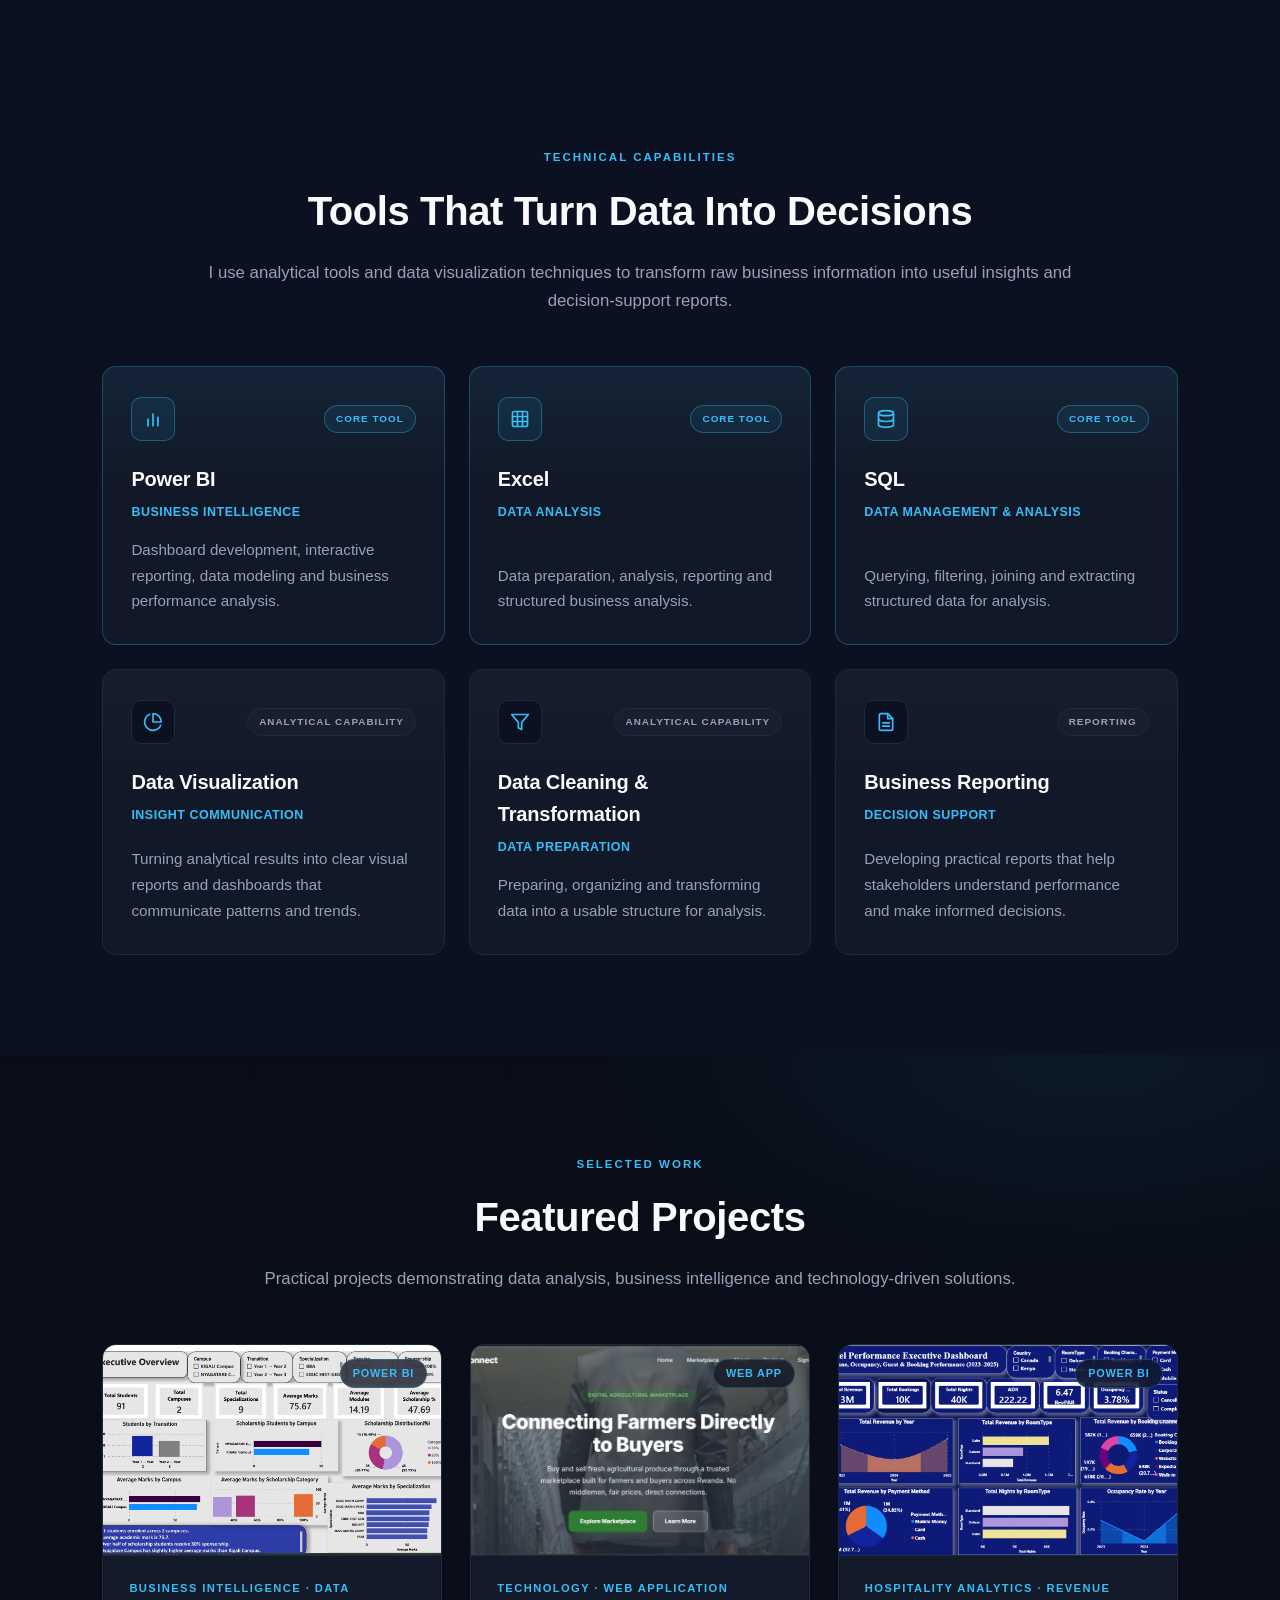
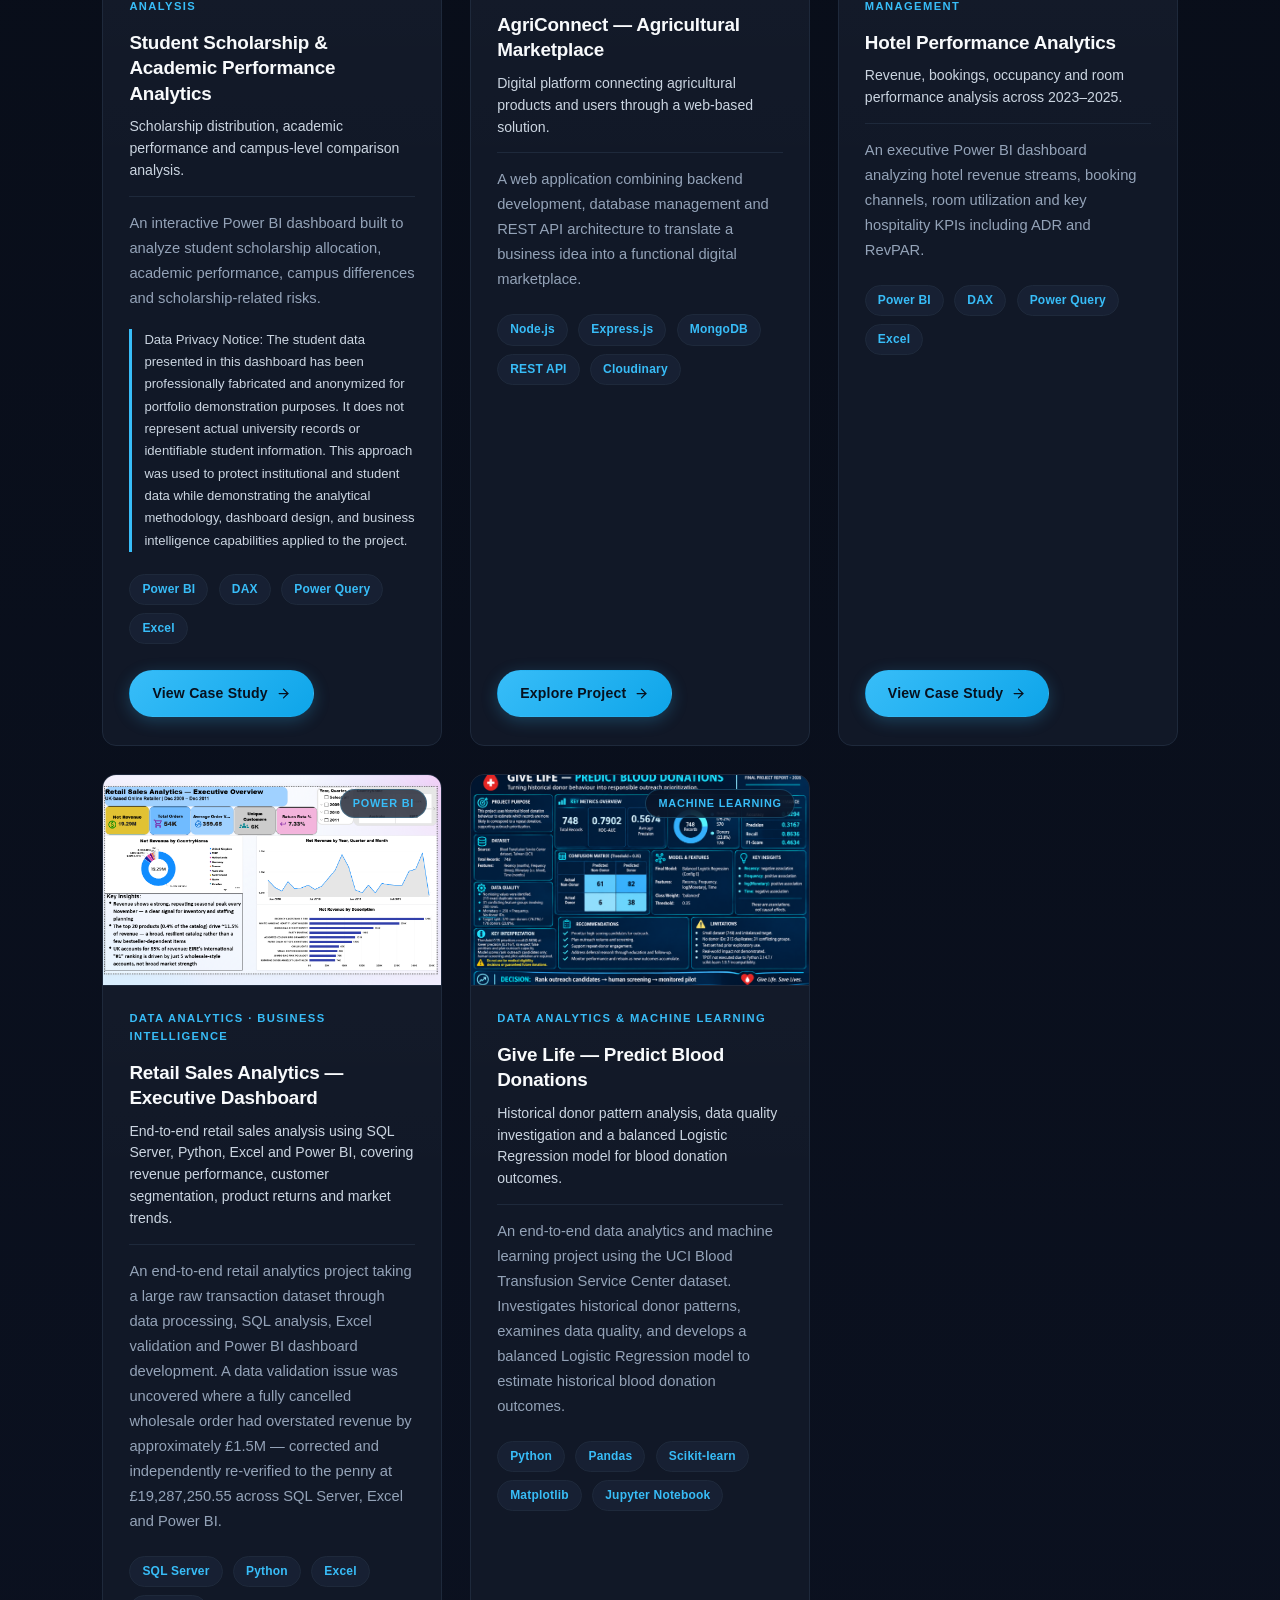
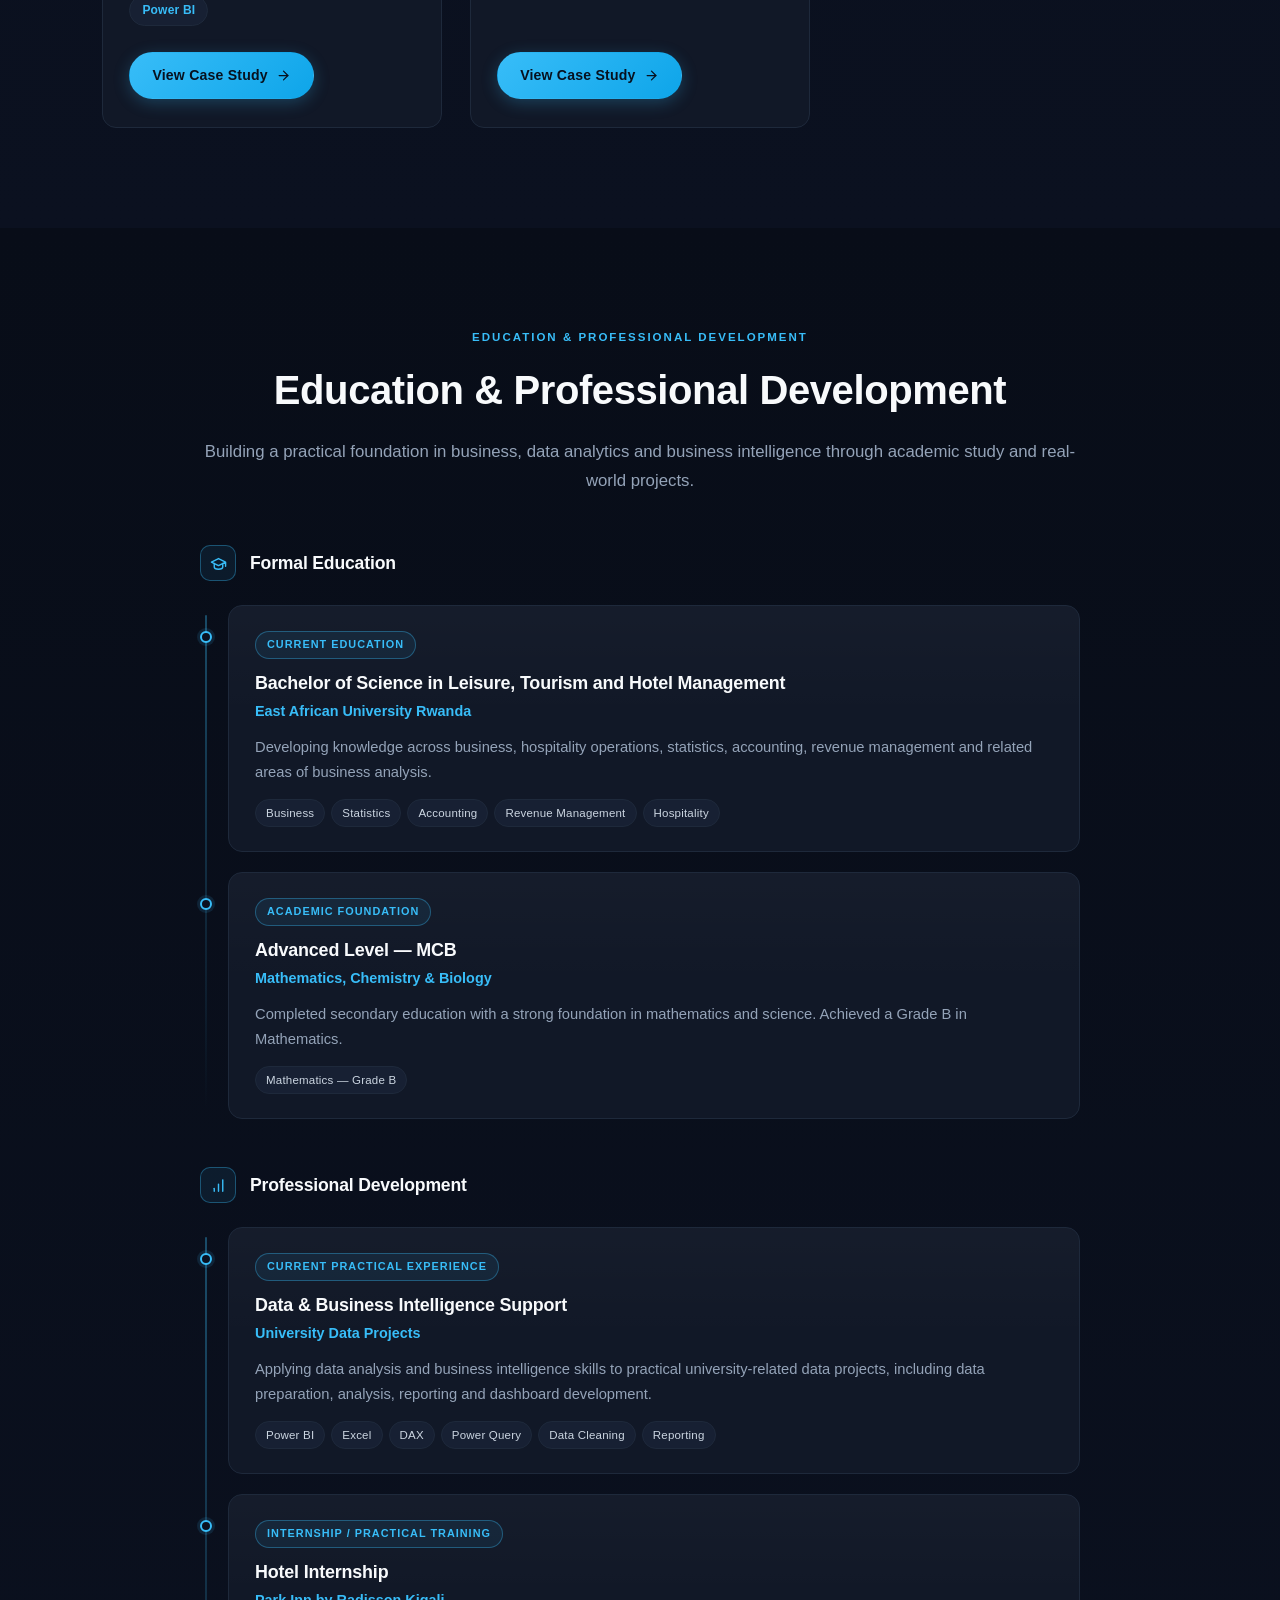
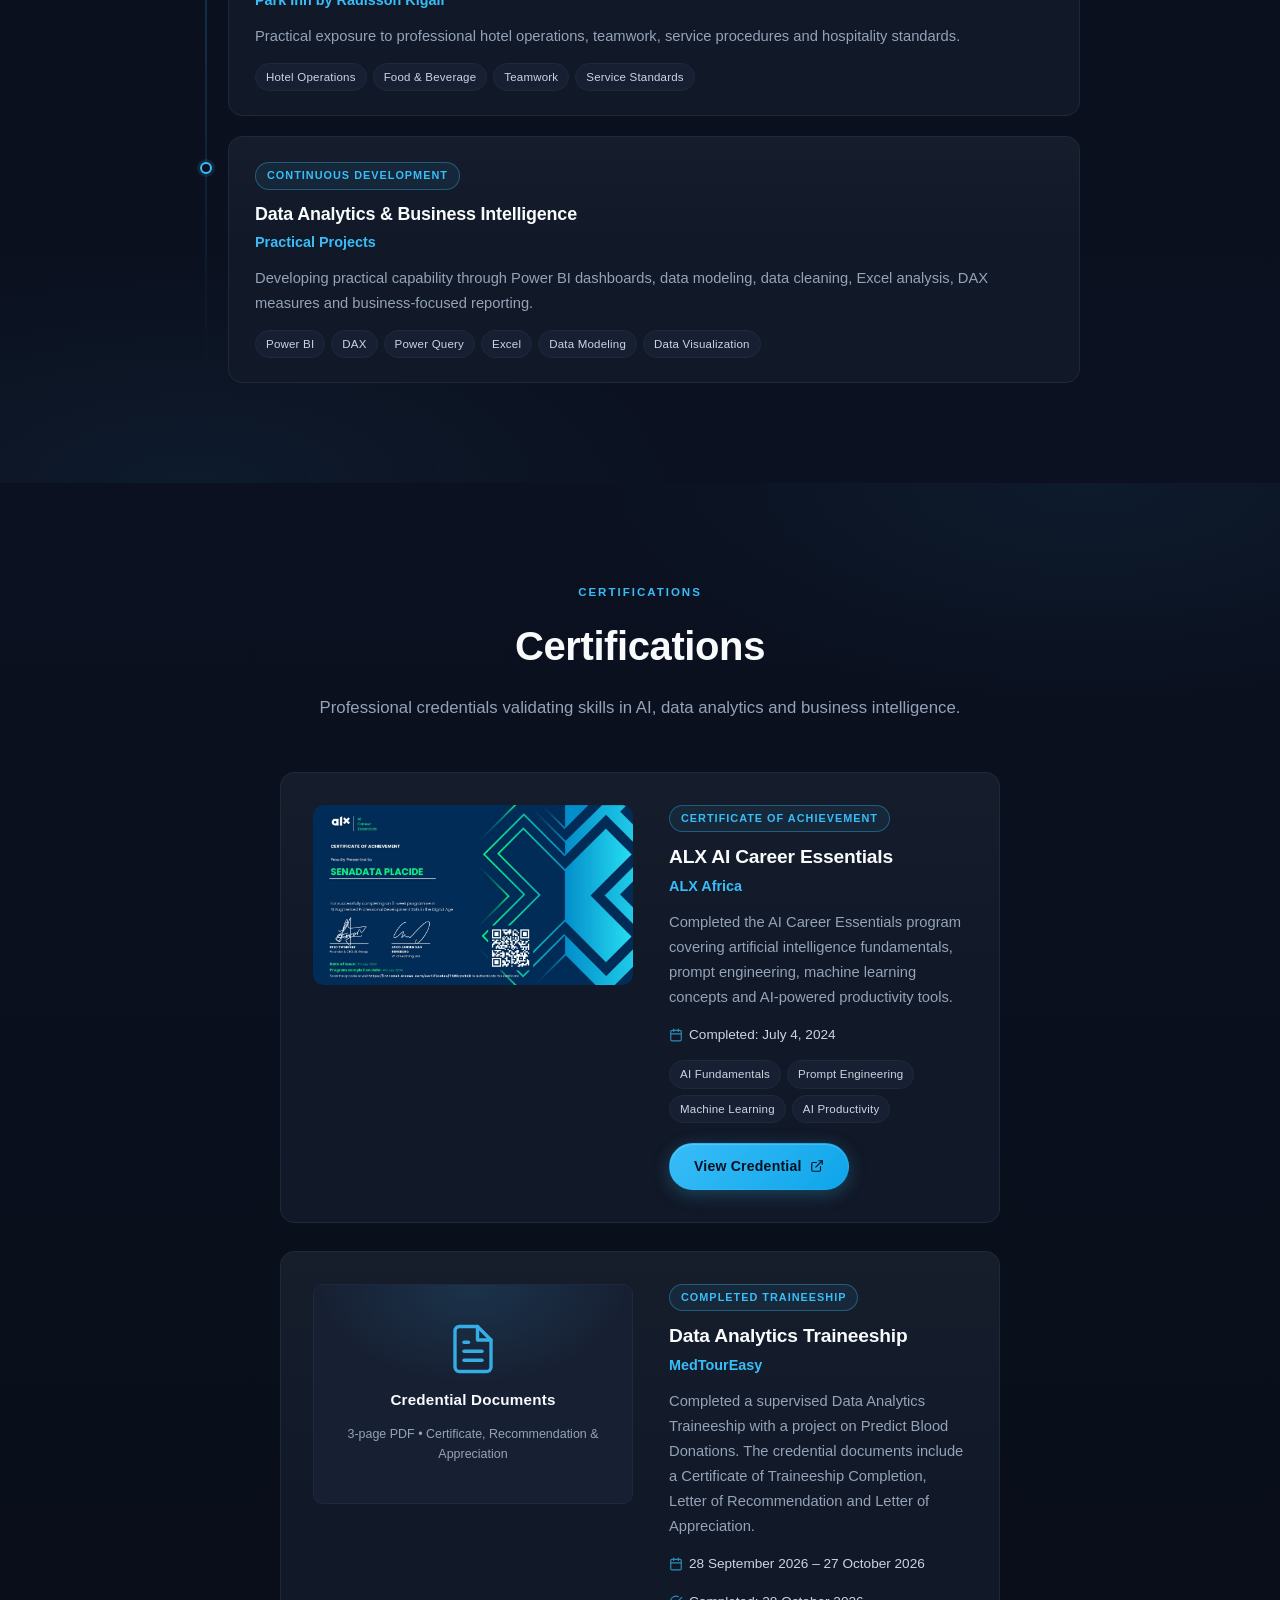
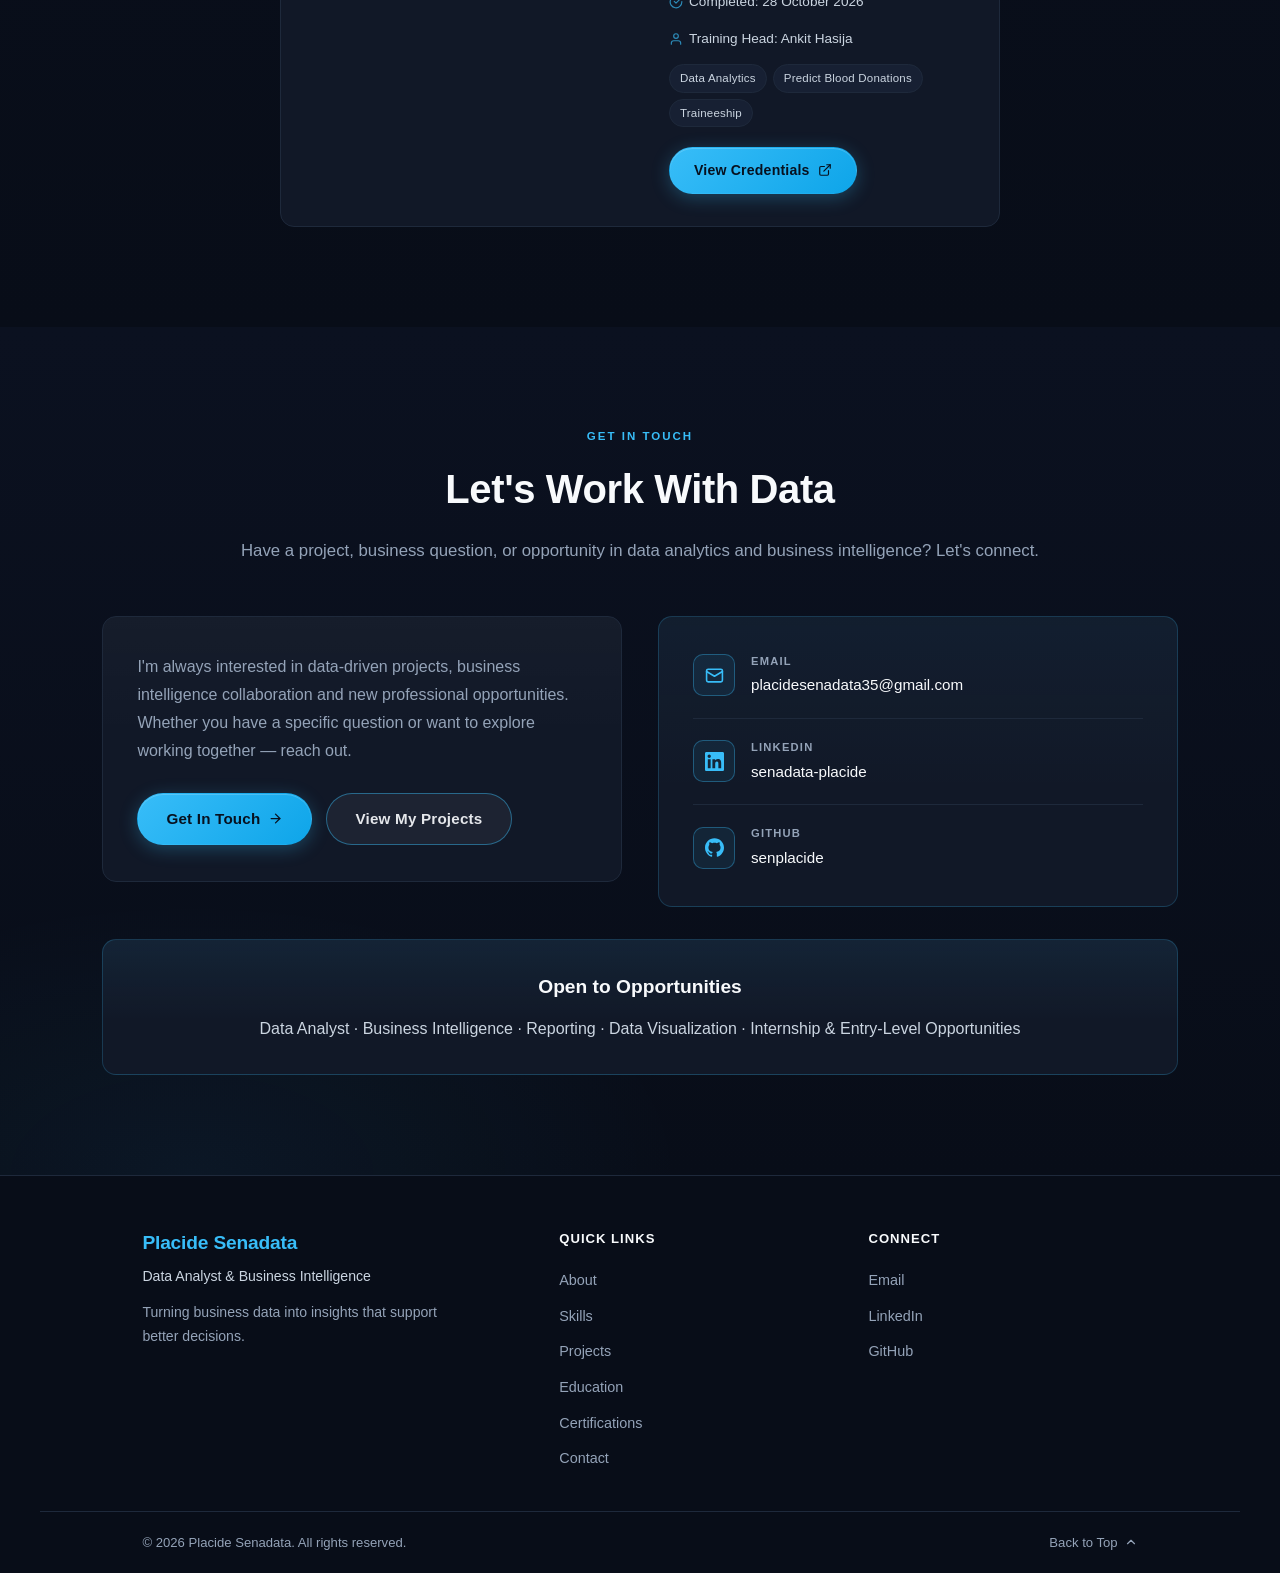
==== commit ce79e0eb: "Add profile photo to About section Add a circular profile photo (Placide.Image.png) at the top of th" ====
--- a/index.html
+++ b/index.html
@@ -146,6 +146,13 @@
                 <!-- Right: professional profile card -->
 
                 <div class="about-profile">
+
+                <img
+                    src="assets/images/Placide.Image.png"
+                    alt="Placide Senadata — Data Analyst & Business Intelligence Professional"
+                    class="about-photo"
+                    loading="lazy"
+                >
 
                     <h3>Professional Profile</h3>
 
--- a/style.css
+++ b/style.css
@@ -609,6 +609,18 @@
     margin-bottom: 24px;
     padding-bottom: 16px;
     border-bottom: 1px solid var(--border);
+}
+
+.about-photo {
+    width: 120px;
+    height: 120px;
+    border-radius: 50%;
+    object-fit: cover;
+    border: 2px solid var(--accent-border);
+    display: block;
+    margin: 0 auto 20px;
+    box-shadow: var(--shadow-md);
+    background: var(--surface-tag);
 }
 
 .profile-list {
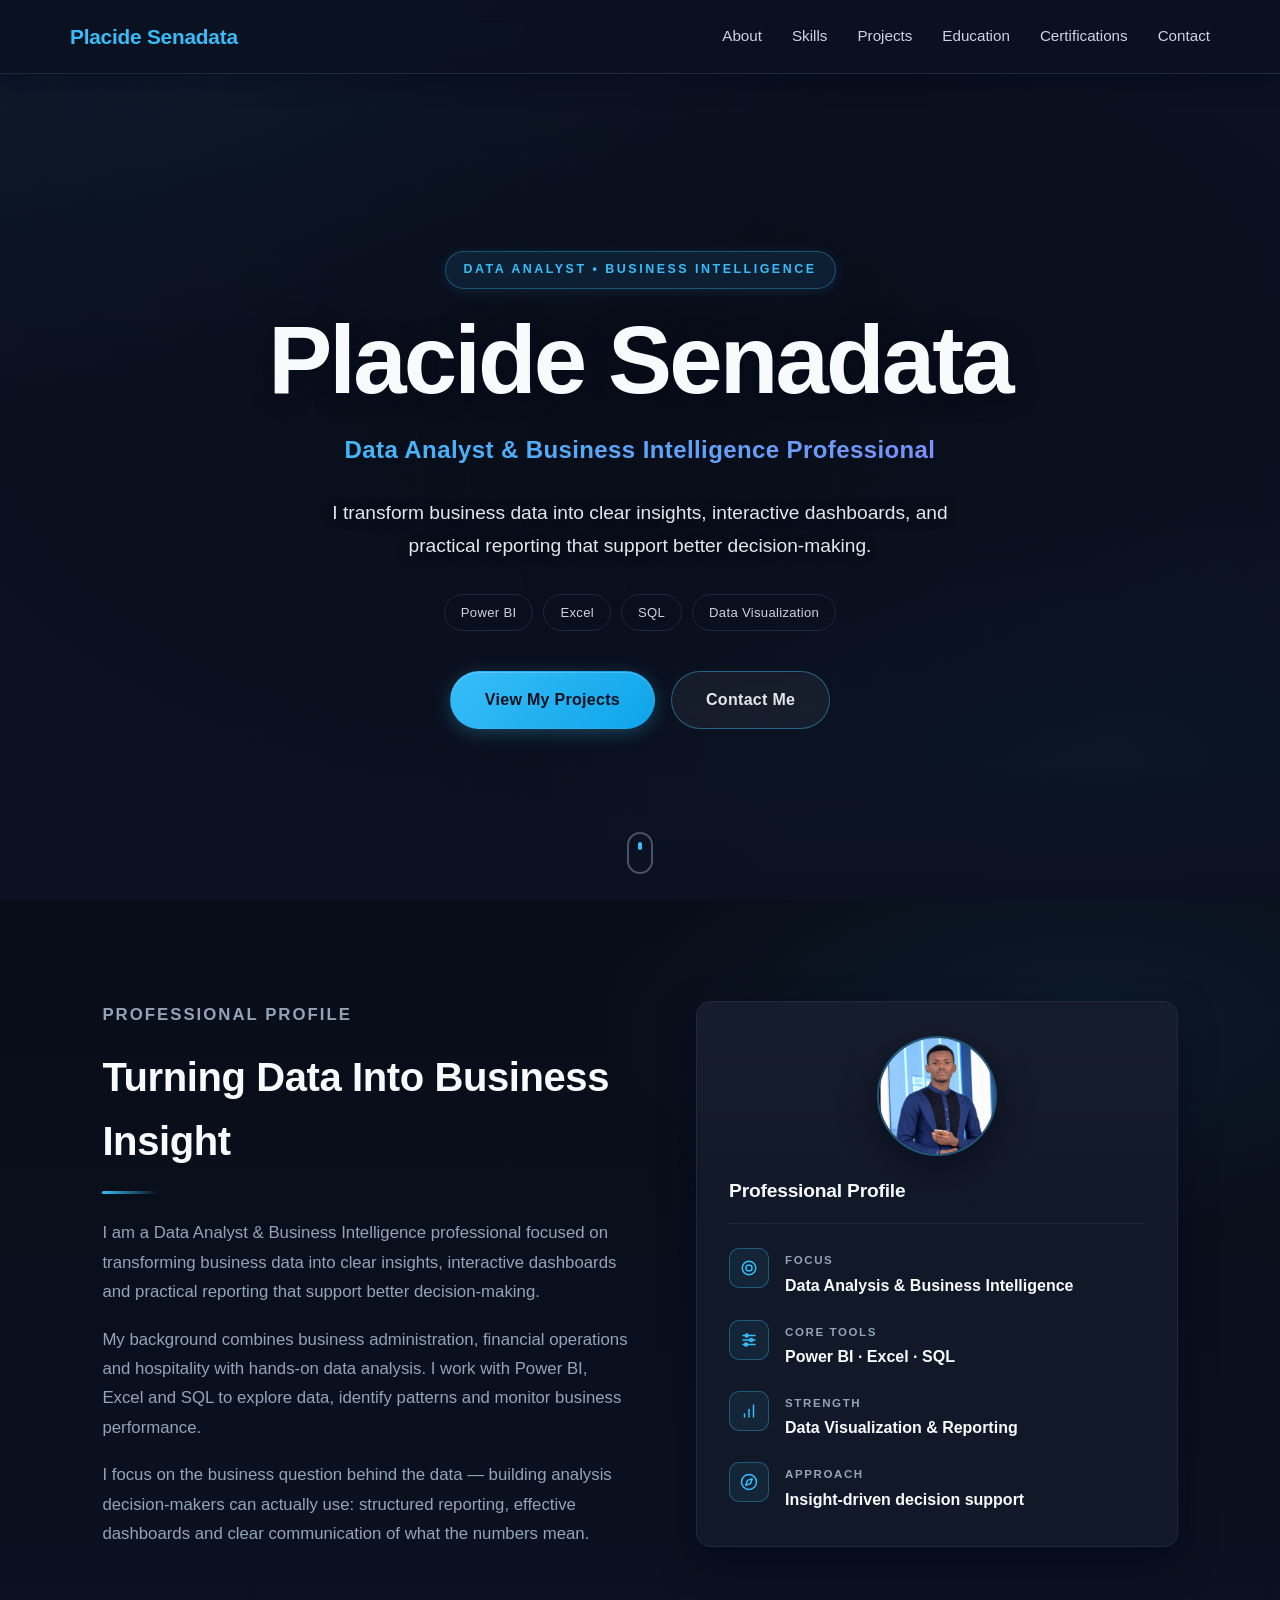
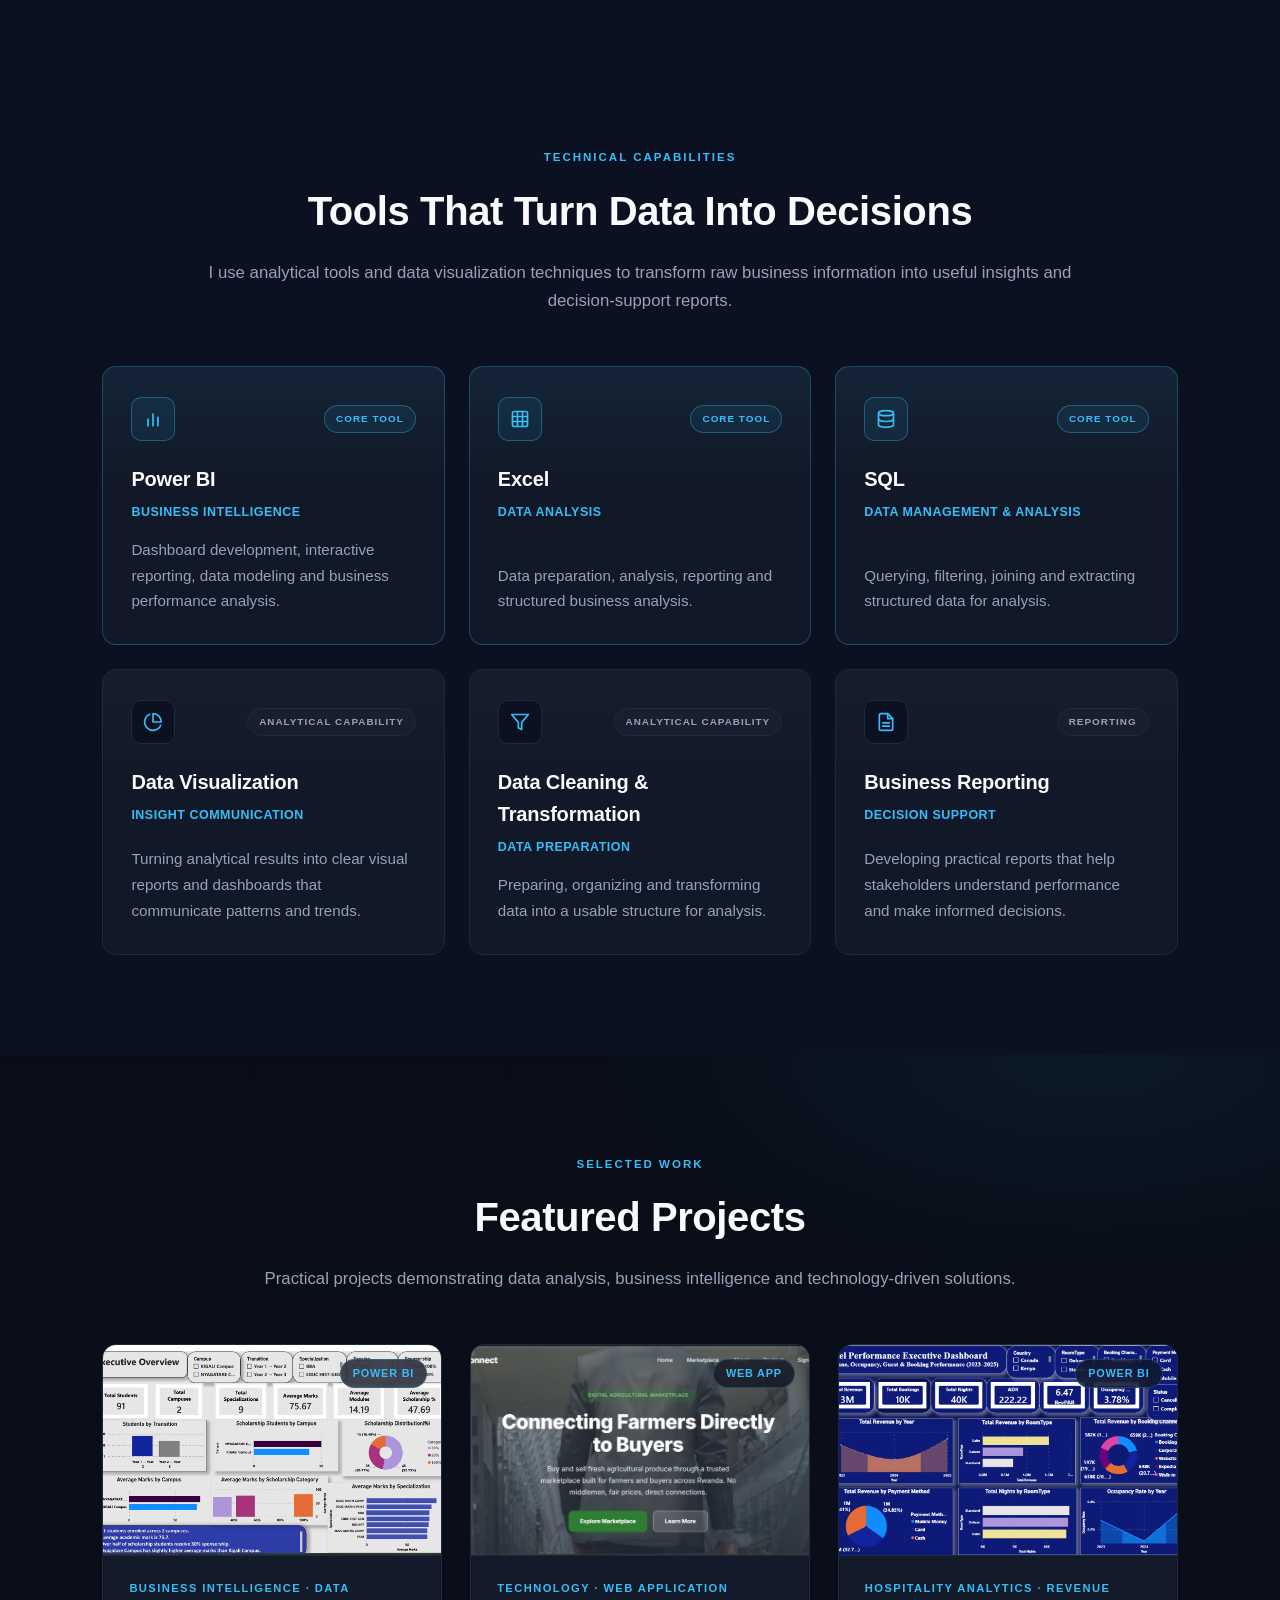
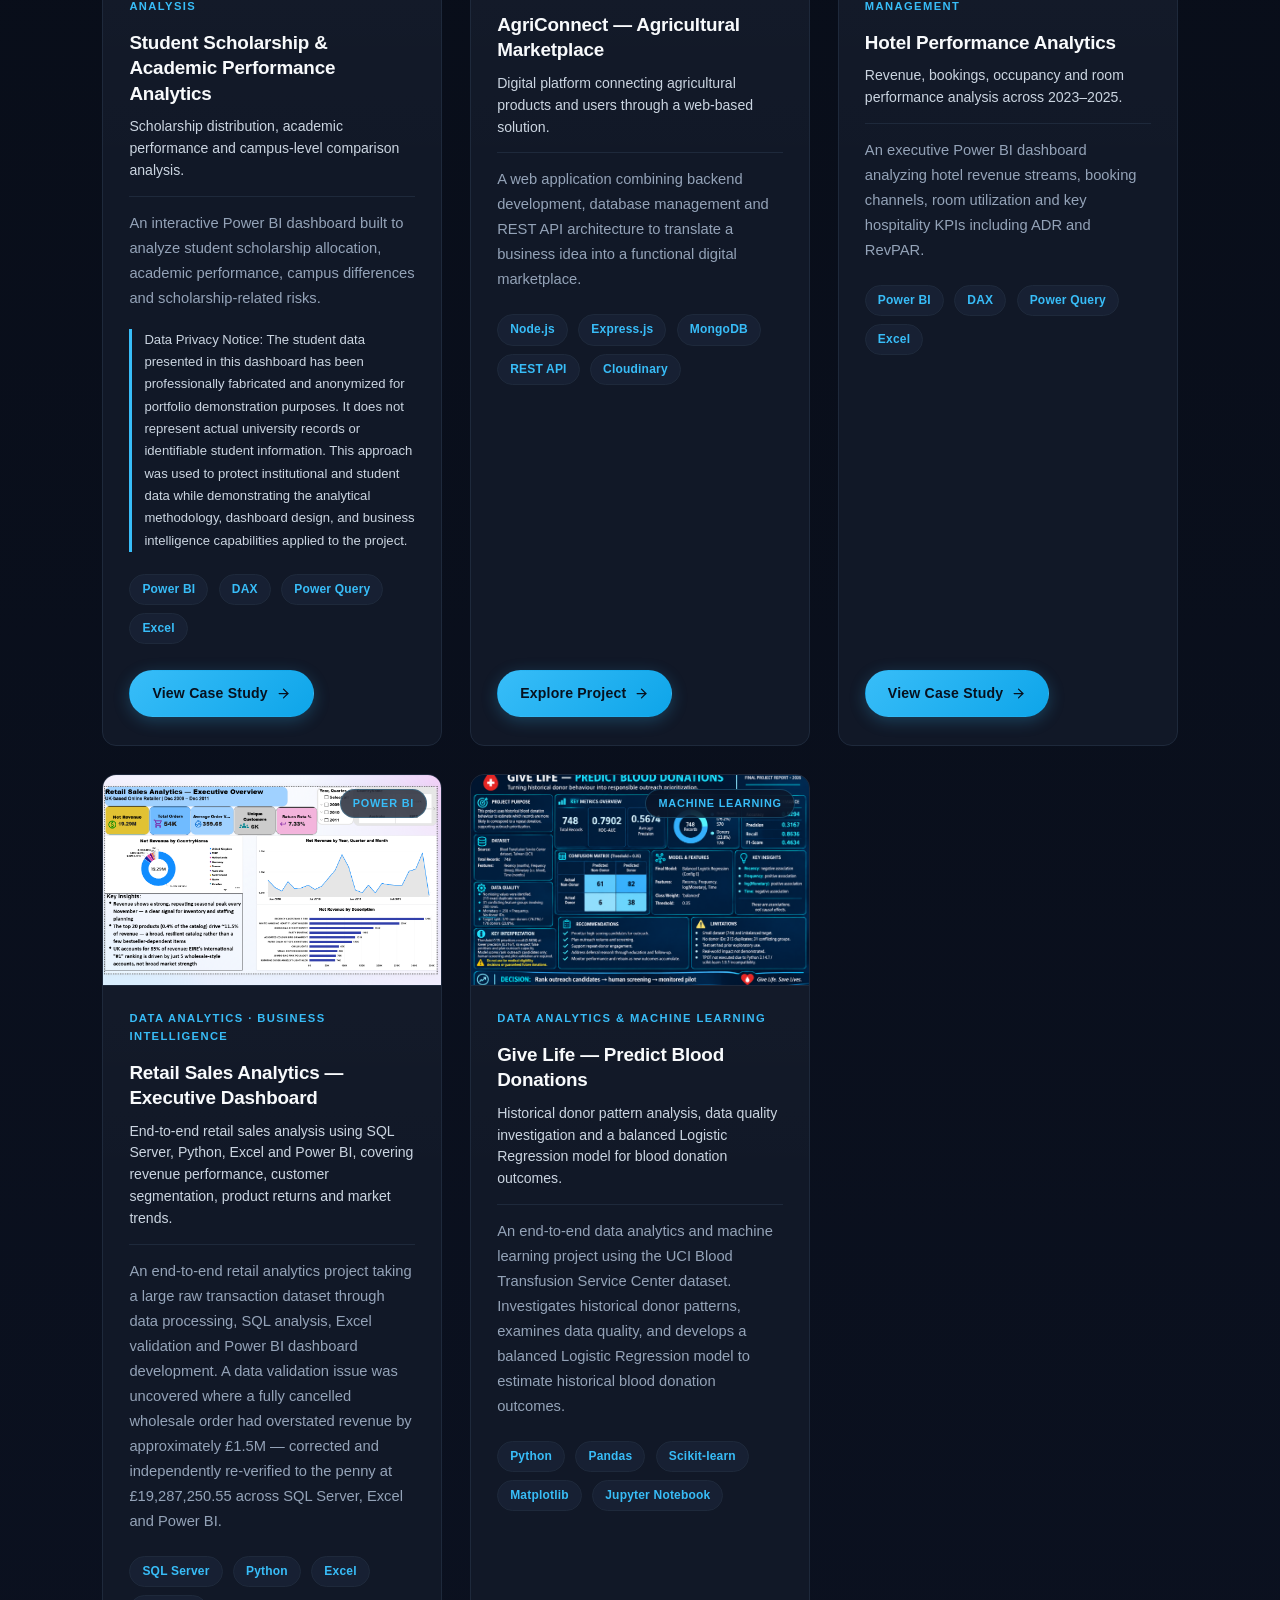
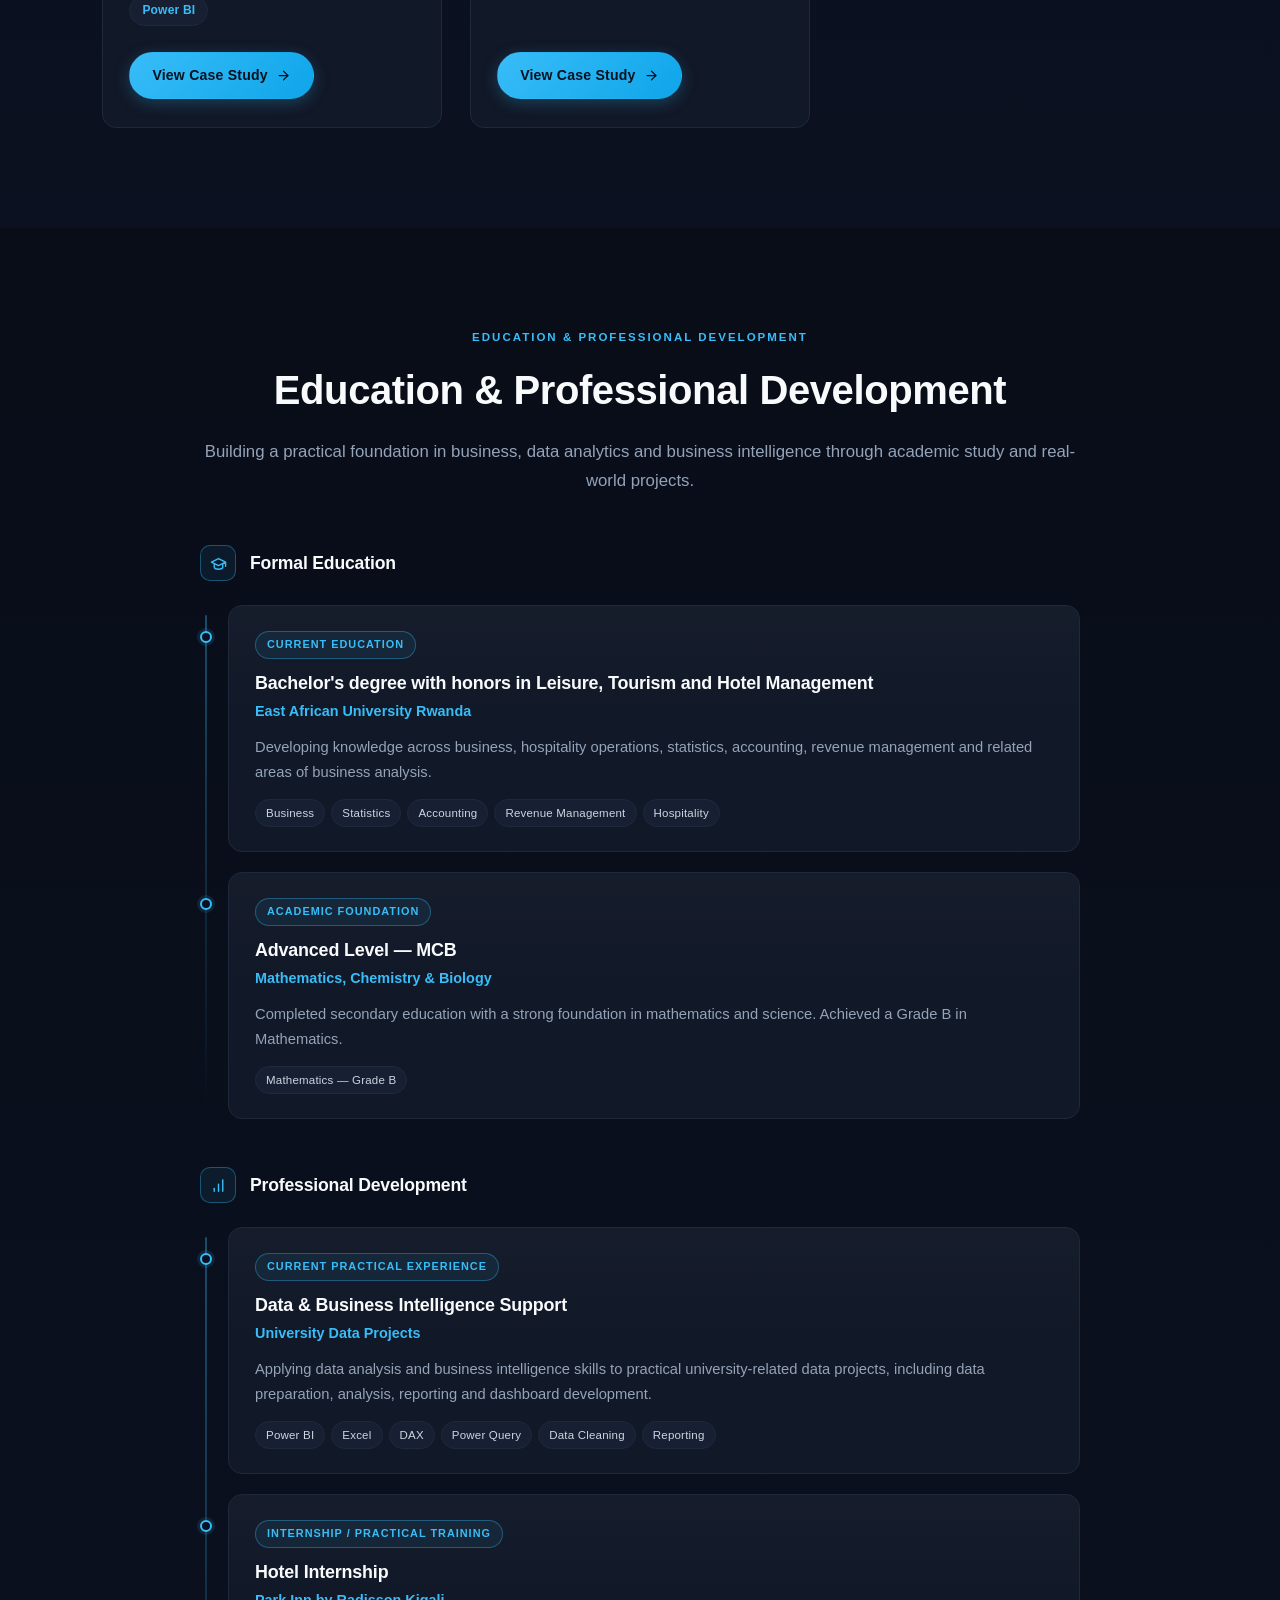
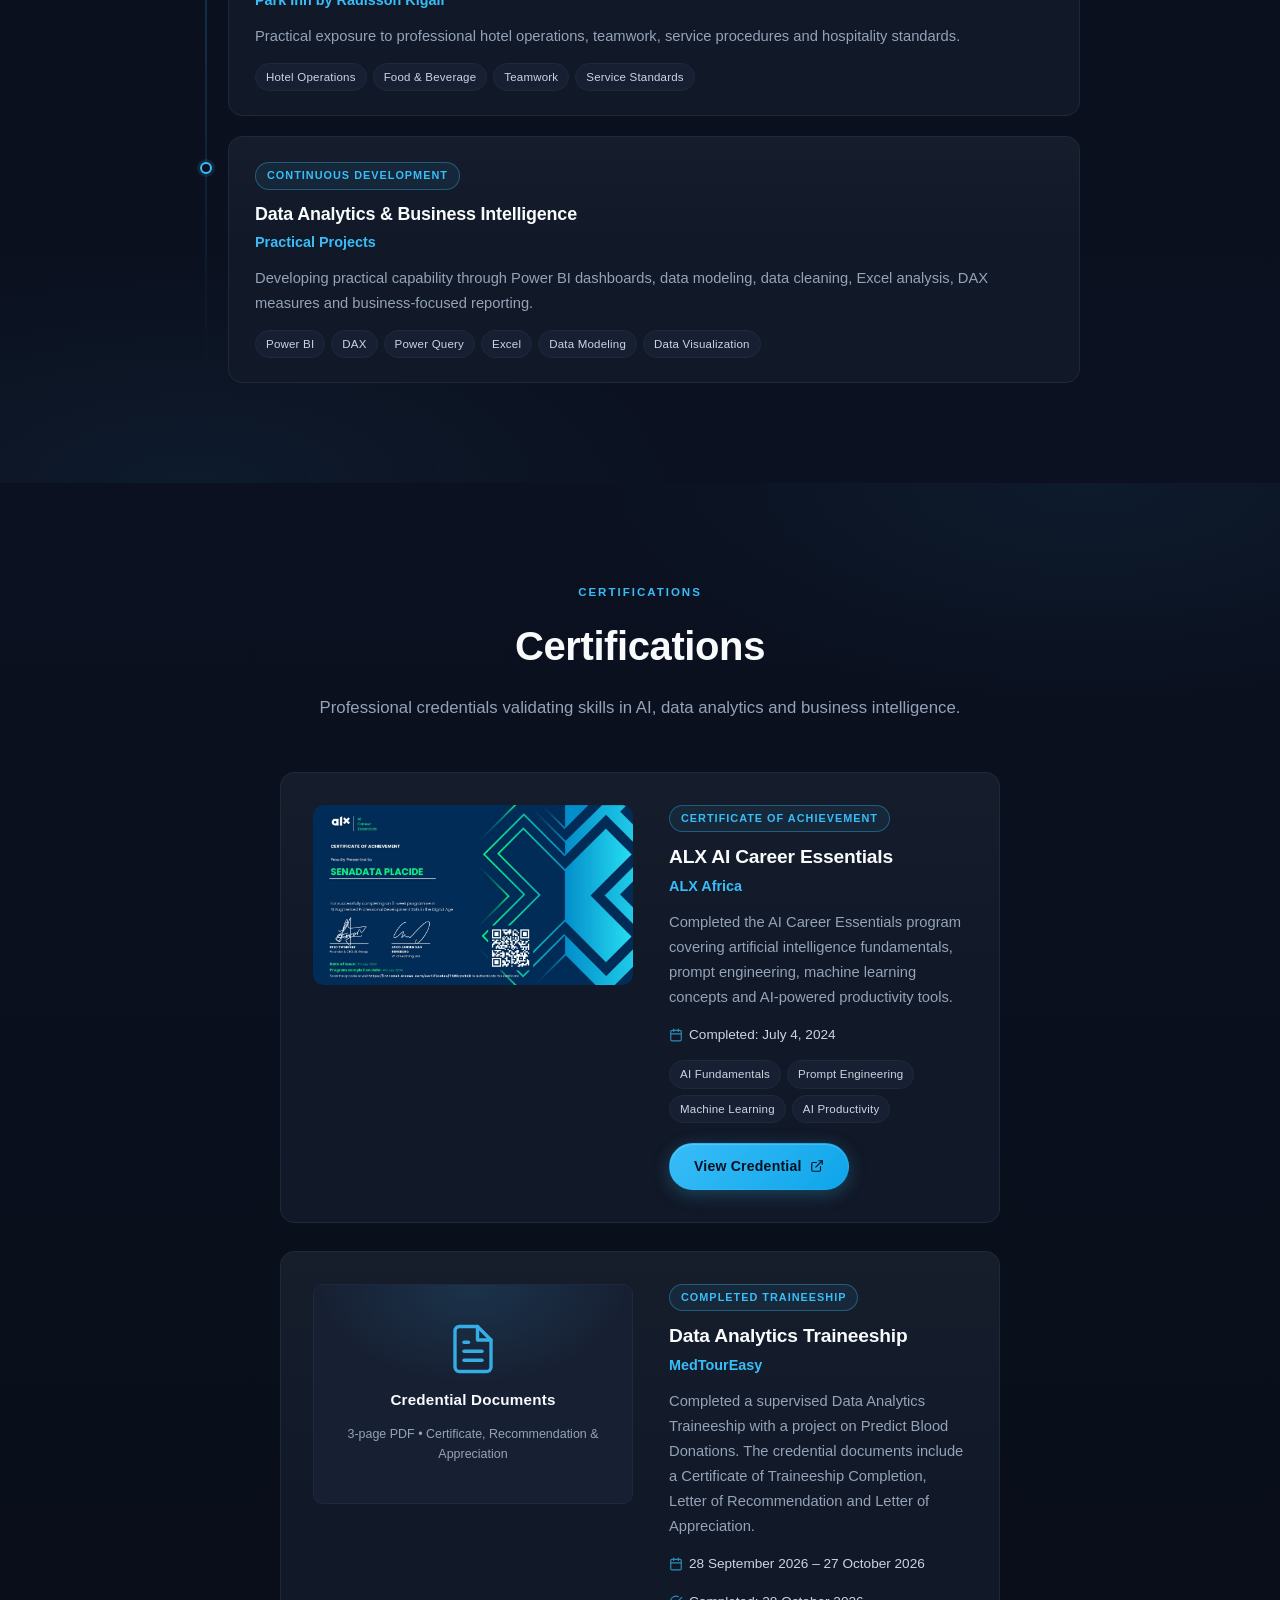
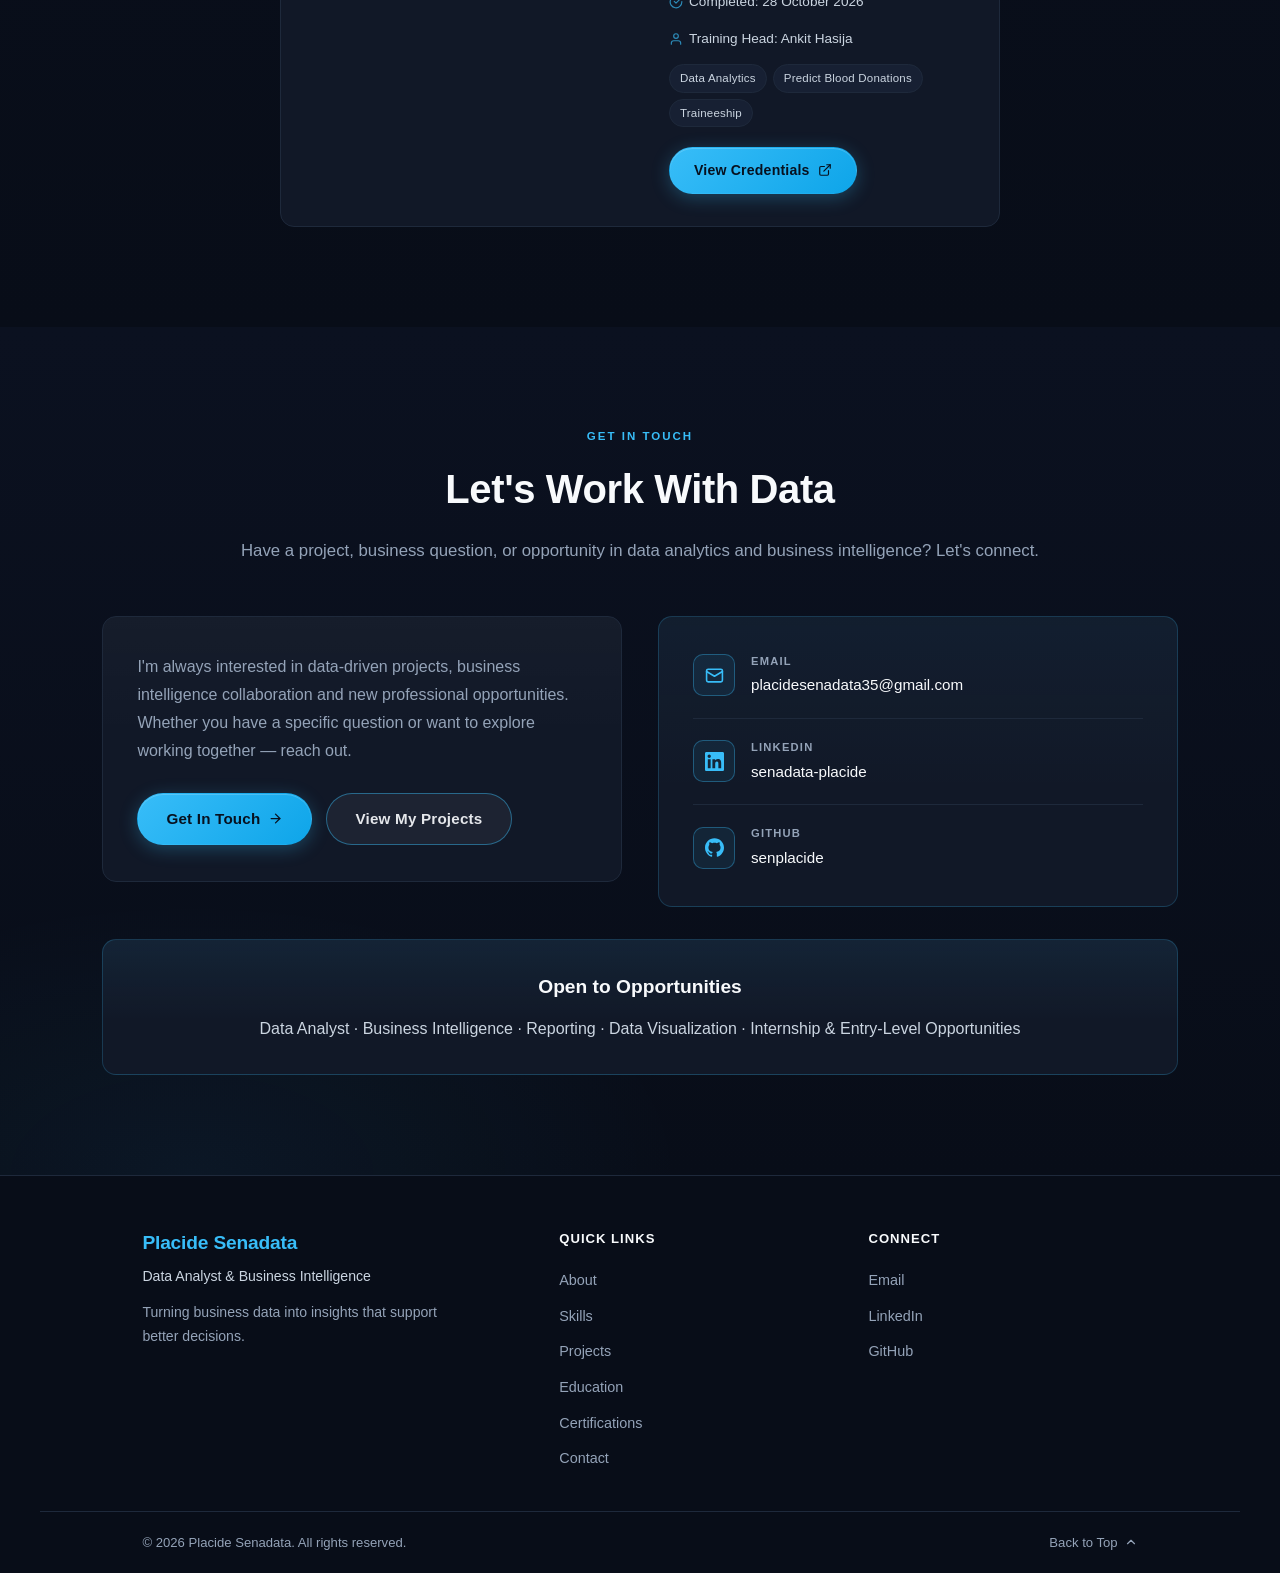
==== commit 3838274a: "index.html" ====
--- a/index.html
+++ b/index.html
@@ -738,7 +738,7 @@
 
                                 <span class="education-badge">Current Education</span>
 
-                                <h4>Bachelor of Science in Leisure, Tourism and Hotel Management</h4>
+                                <h4>Bachelor's degree with honors in Leisure, Tourism and Hotel Management</h4>
 
                                 <p class="education-institution">
                                     East African University Rwanda
